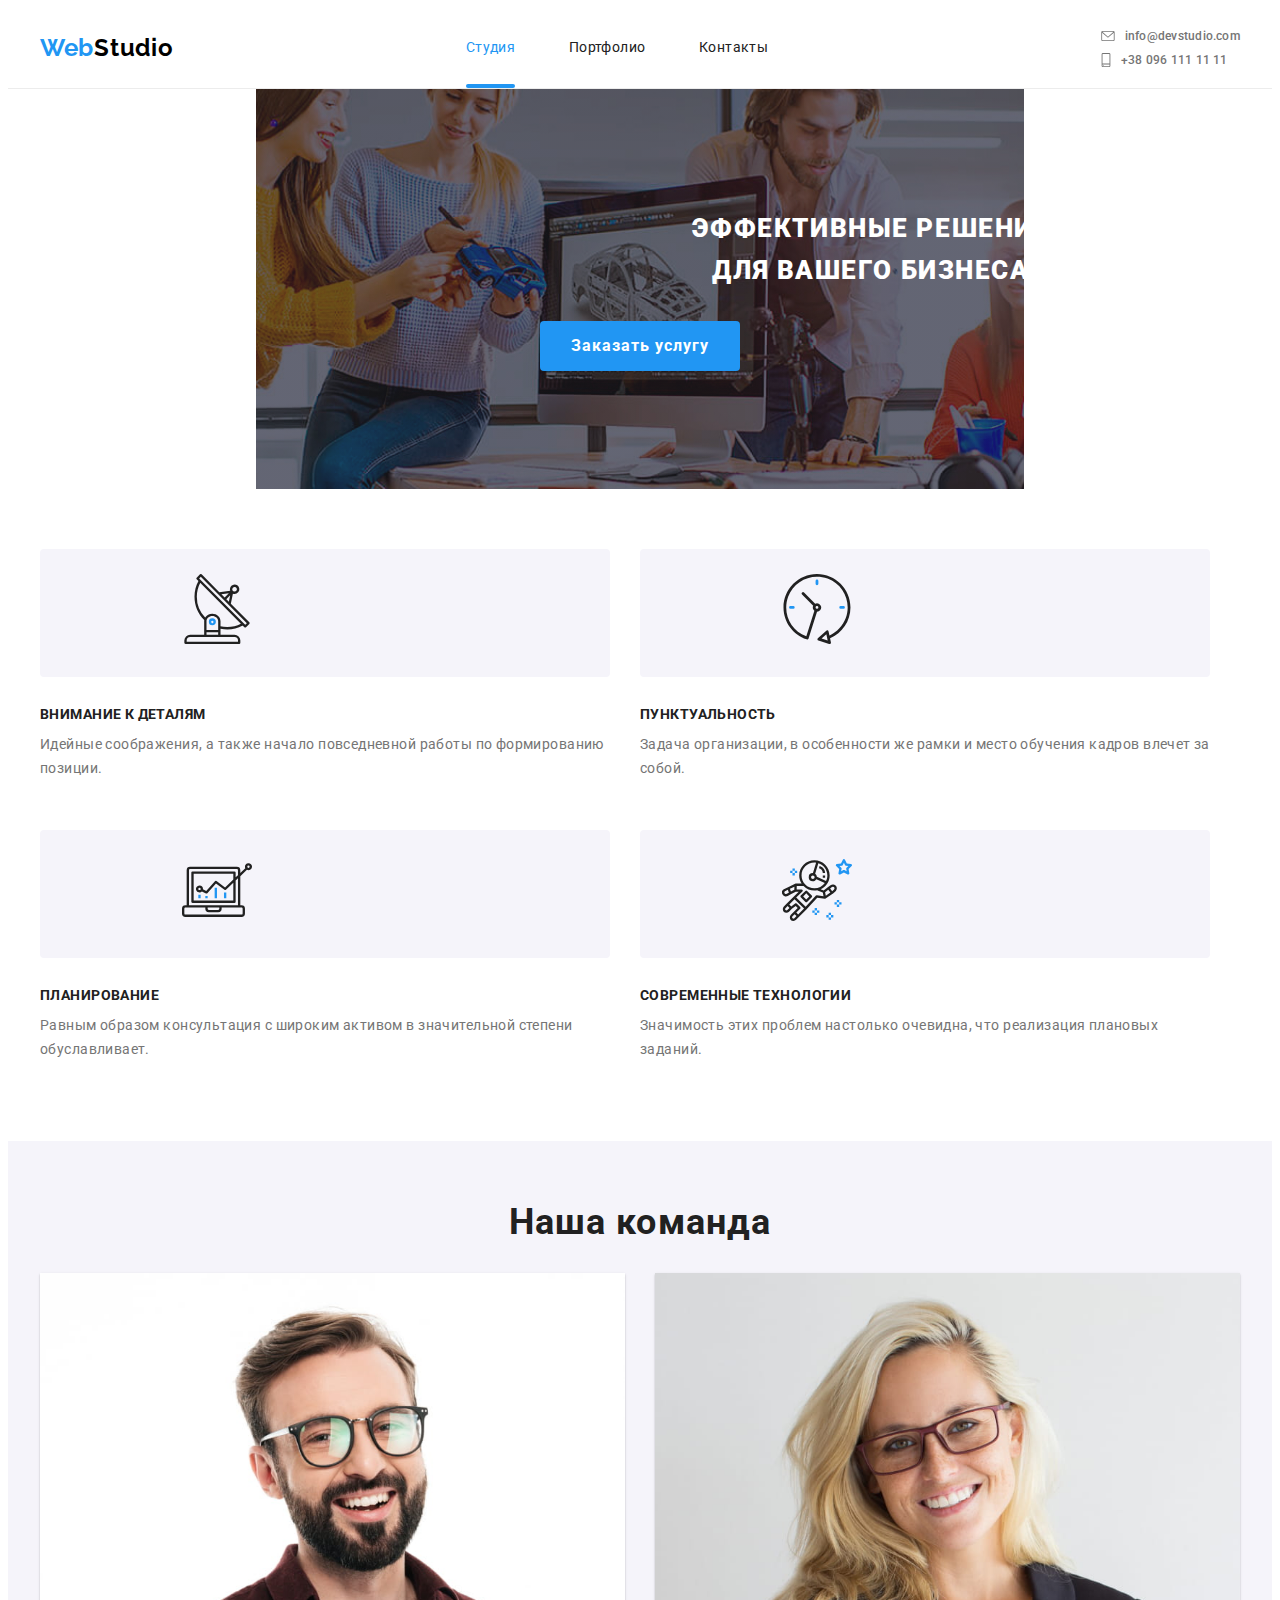
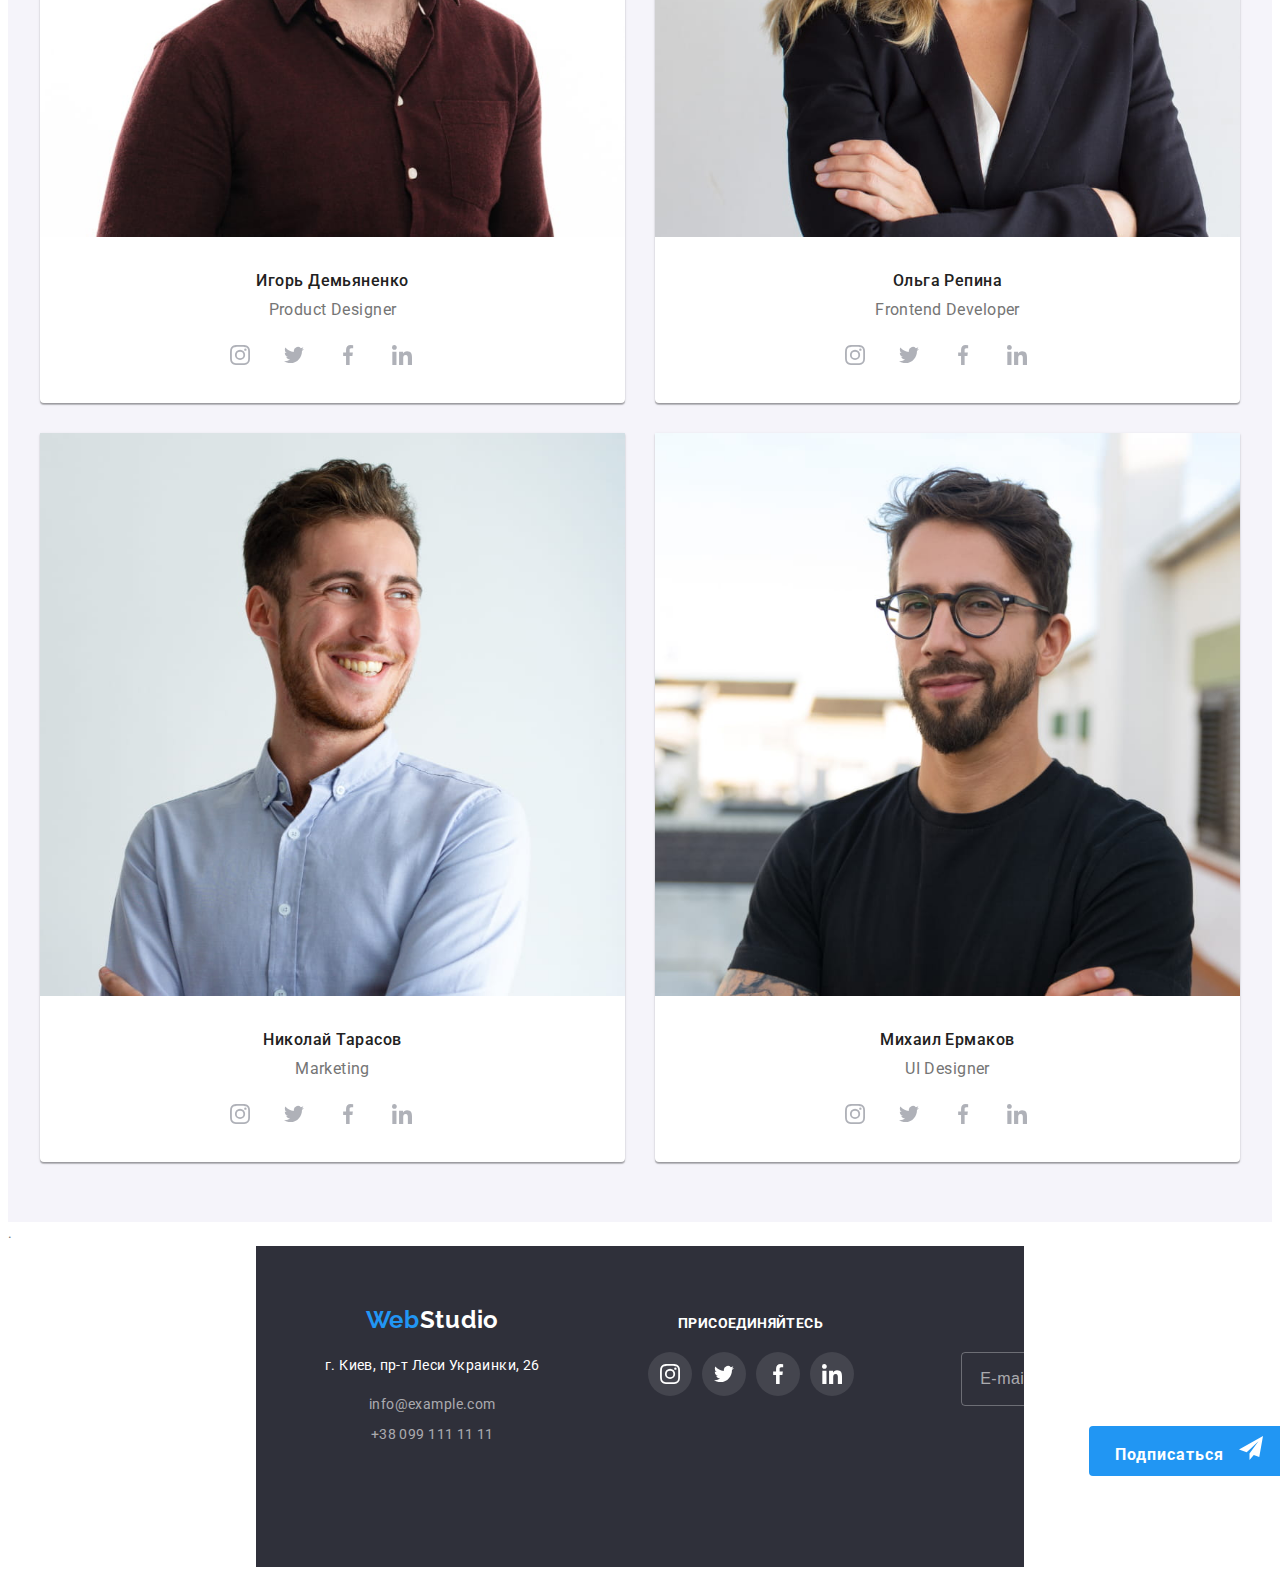
==== index.html @ a83d8182 "tablet-done" ====
<!DOCTYPE html>
<html lang="ru">

<head>
    <meta charset="UTF-8">
    <meta http-equiv="X-UA-Compatible" content="IE=edge">
    <meta name="viewport" content="width=device-width, initial-scale=1.0">
    <title>Студия</title>
    <link rel="stylesheet" href="https://cdnjs.cloudflare.com/ajax/libs/modern-normalize/1.0.0/modern-normalize.min.css"
        integrity="sha512-ISS7cAi1PEhQ8jnbJpJZMd29NlhNj4AWYyLOSp2CE/CsHxTCu+r+t0D2yoJudVrd0/8fTVPUVDzY5Tvli75u/g=="
        crossorigin="anonymous" />
    <link rel="preconnect" href="https://fonts.gstatic.com">
    <link
        href="https://fonts.googleapis.com/css2?family=Raleway:wght@700&family=Roboto:wght@400;500;700;900&display=swap"
        rel="stylesheet">
    <link rel="stylesheet" href="./css/main.min.css">
</head>

<body>
    <!-- Шапка -->
    <header class="header header--border">
        <div class="header__container container">
            <a class="header__logo logo link" href="./index.html"><span class="logo--first-color">Web</span><span
                    class="header__logo--second-color">Studio</span></a>
			<button class="header__button" aria-expanded="false" aria-controls="pagination" data-menu-button type="button">
				<svg class="header__icon-menu" width="24px" height="16px">
					<use class="header__burger-icon" href="./images/icons.svg#icon-burger"></use>
					<use class="header__close-icon" href="./images/icons.svg#icon-close"></use>
				</svg>
			</button>
            <nav class="header__pagination pagination" id="pagination" data-menu>
                <ul class="pagination__list list">
                    <li class="pagination__item">
                        <a class="pagination__link link pagination__link--current" href="./index.html">Студия</a>
                    </li>
                    <li class="pagination__item">
                        <a class="pagination__link link" href="./portfolio.html">Портфолио</a>
                    </li>
                    <li class="pagination__item">
                        <a class="pagination__link link" href="">Контакты</a>
                    </li>
                </ul>
				<div class="header__contacts header__contacts--mobile">
				<a class="header__link header__link--mail link" href="mailto:info@devstudio.com">
					<svg class="header__icon header__mail-icon" width="16px" height="12px">
						<use href="./images/icons.svg#icon-envelope">
						</use>
					</svg>info@devstudio.com</a>
				<a class="header__link header__link--phone link" href="tel:+380961111111">
					<svg class="header__icon header__phone-icon" width="10px" height="16px">
						<use href="./images/icons.svg#icon-smartphone">
						</use>
					</svg>+38 096 111 11 11</a>
					</div>
					<div class="header__socals-box">
						<a class="header__socals-link link" href="" target="_blank" rel="noopener noreferrer">Twitter</a>
						<a class="header__socals-link link" href="" target="_blank" rel="noopener noreferrer">Instagram</a>
						<a class="header__socals-link link" href="" target="_blank" rel="noopener noreferrer">Facebook</a>
						<a class="header__socals-link link" href="" target="_blank" rel="noopener noreferrer">LinkedIn</a>
					</div>
            </nav>
							<div class="header__contacts header__contacts--tablet">
								<a class="header__link header__link--mail link" href="mailto:info@devstudio.com">
									<svg class="header__icon header__mail-icon" width="16px" height="12px">
										<use href="./images/icons.svg#icon-envelope">
										</use>
									</svg>info@devstudio.com</a>
								<a class="header__link header__link--phone link" href="tel:+380961111111">
									<svg class="header__icon header__phone-icon" width="10px" height="16px">
										<use href="./images/icons.svg#icon-smartphone">
										</use>
									</svg>+38 096 111 11 11</a>
							</div>

        </div>
    </header>
    <!-- Уникальный контент -->
    <main>
        <!-- Герой -->
        <section class="hero">
            <div class="container">
                <h1 class="hero__title">
                    Эффективные решения <br> для вашего бизнеса
                </h1>
                <button class="hero__button button" type="button" data-modal-open>Заказать услугу</button>
                <div class="backdrop is-hidden" data-modal>
                    <div class="modal">
                        <button type="button" class="modal__close-btn" data-modal-close>
                            <svg class="modal__close-icon" width="11px" height="11px">
                                <use href="./images/icons.svg#icon-close">
                                </use>
                            </svg>
                        </button>
                        <p class="modal__text">Оставьте свои данные, мы вам перезвоним</p>
                        <form class="modal__form">
                            <div class="modal__box">Имя
                                <label class="modal__label">
                                    <input class="modal__input" type="text" name="name">
                                    <svg class="modal__icon" width="18px" height="18px">
                                        <use href="./images/icons.svg#icon-name"></use>
                                    </svg>
                                </label>
                            </div>
                            <div class="modal__box">Телефон
                                <label class="modal__label">
                                    <input class="modal__input" type="tel" name="phone">
                                    <svg class="modal__icon" width="18px" height="18px">
                                        <use href="./images/icons.svg#icon-modal-phone"></use>
                                    </svg>
                                </label>
                            </div>
                            <div class="modal__box">Почта
                                <label class="modal__label">
                                    <input class="modal__input" type="email" name="mail">
                                    <svg class="modal__icon" width="18px" height="18px">
                                        <use href="./images/icons.svg#icon-modal-mail"></use>
                                    </svg>
                                </label>
                            </div>
                            <div class="modal__box">Комментарий
                                <label class="modal__label">
                                    <textarea class="modal__input" name="comments" rows="10"
                                        placeholder="Введите текст"></textarea>
                                </label>
                            </div>
                                <label class="modal__checkbox">
                                    <input class="modal__checkbox-input" type="checkbox" name="modal-checkbox">
                                    <svg class="modal__checkbox-icon" width="16px" height="15px">
                                        <use href="./images/icons.svg#icon-checkbox"></use>
                                    </svg>
                                    <span class="modal__checkbox-text text">Соглашаюсь с рассылкой и принимаю
                                        &thinsp;</span><a class="modal__link link" href="">Условия договора</a>
                                </label>
                            <button class="modal__submit-button button" type="submit">Отправить</button>
                        </form>
                    </div>
                </div>
            </div>
        </section>
        <!-- Особенности -->
        <section class="features">
            <div class="container">
                <h2 class="visually-hidden">Особенности</h2>
                <ul class="features__list list">
                    <li class="features__item">
                        <div class="features__icon-box">
                            <svg class="features__icon" width="70px" height="70px">
                                <use href="./images/icons.svg#icon-antenna"></use>
                            </svg>
                        </div>
                        <h3 class="features__title title">Внимание к деталям</h3>
                        <p class="text">Идейные соображения, а также начало повседневной работы по формированию позиции.
                        </p>
                    </li>
                    <li class="features__item">
                        <div class="features__icon-box">
                            <svg class="features__icon" width="70px" height="70px">
                                <use href="./images/icons.svg#icon-clock"></use>
                            </svg>
                        </div>
                        <h3 class="features__title title">Пунктуальность</h3>
                        <p class="text">Задача организации, в особенности же рамки и место обучения кадров влечет за
                            собой.</p>
                    </li>
                    <li class="features__item">
                        <div class="features__icon-box">
                            <svg class="features__icon" width="70px" height="70px">
                                <use href="./images/icons.svg#icon-diagram"></use>
                            </svg>
                        </div>
                        <h3 class="features__title title">Планирование</h3>
                        <p class="text">Равным образом консультация с широким активом в значительной степени
                            обуславливает.</p>
                    </li>
                    <li class="features__item">
                        <div class="features__icon-box">
                            <svg class="features__icon" width="70px" height="70px">
                                <use href="./images/icons.svg#icon-astronaut"></use>
                            </svg>
                        </div>
                        <h3 class="features__title title">Современные технологии</h3>
                        <p class="text">Значимость этих проблем настолько очевидна, что реализация плановых заданий.</p>
                    </li>
                </ul>
            </div>
        </section>
        <!-- Чем мы занимаемся -->
        <section class="projects">
            <div class="container">
                <h2 class="projects__title title">Чем мы занимаемся</h2>
                <ul class="list">
                    <li class="projects__item">
                        <img src="./images/box1.jpg"
                            alt="Набор кода с помощью клавиатуры на планшете с алгоритма нарисованного вручную на листе формата А4"
                            width="370">
                        <div class="projects__text">
                            <p>десктопные приложения</p>
                        </div>
                    </li>
                    <li class="projects__item">
                        <img src="./images/box2.jpg"
                            alt="Человек держит в левой руке мобильный телефон,а правой на тачпаде выбирает на экране ноутбука вариант отображения веб-страницы на мобильном "
                            width="370">
                        <div class="projects__text">
                            <p>мобильные приложения</p>
                        </div>
                    </li>
                    <li class="projects__item">
                        <img src="./images/box3.jpg"
                            alt="В левой руке человек держит планшет, на котором открыта палитра для выбора цвета"
                            width="370">
                        <div class="projects__text">
                            <p>дизайнерские решения</p>
                        </div>
                    </li>
                </ul>
            </div>
        </section>
        <!-- Наша команда -->
        <section class="team">
            <div class="container">
                <h2 class="team__title title">Наша команда</h2>
                <ul class="team__list list">
                    <li class="team__item">
                        <img src="./images/img.jpg"
                            alt="Темноволосый улыбающийся мужчина с бородой в очках и коричневой рубашке">
                        <div class="team__box">
                            <h3 class="team__item-title title">Игорь Демьяненко</h3>
                            <p class="text">Product Designer</p>
                        </div>
                        <ul class="socals__list list">
                            <li class="socals__item">
                                <a class="socals__link link" href="" target="blanc"
                                    rel="noopener noreferrer">
                                    <svg class="socals__icon" width="20px" height="20px">
                                        <use href="./images/icons.svg#icon-insta"></use>
                                    </svg>
                                </a>
                            </li>
                            <li class="socals__item">
                                <a class="socals__link link" href="" target="blanc"
                                    rel="noopener noreferrer">
                                    <svg class="socals__icon" width="20px" height="20px">
                                        <use href="./images/icons.svg#icon-twit"></use>
                                    </svg>
                                </a>
                            </li>
                            <li class="socals__item">
                                <a class="socals__link link" href="" target="blanc"
                                    rel="noopener noreferrer">
                                    <svg class="socals__icon" width="20px" height="20px">
                                        <use href="./images/icons.svg#icon-fbook"></use>
                                    </svg>
                                </a>
                            </li>
                            <li class="socals__item">
                                <a class="socals__link link" href="" target="blanc"
                                    rel="noopener noreferrer">
                                    <svg class="socals__icon" width="20px" height="20px">
                                        <use href="./images/icons.svg#icon-lin"></use>
                                    </svg>
                                </a>
                            </li>
                        </ul>
                    </li>
                    <li class="team__item">
                        <img src="./images/img2.jpg">
                        <div class="team__box">
                            <h3 class="team__item-title title">Ольга Репина</h3>
                            <p class="text">Frontend Developer</p>
                        </div>
                        <ul class=" socals__list list">
                            <li class="socals__item">
                                <a class="socals__link link" href="" target="blanc"
                                    rel="noopener noreferrer">
                                    <svg class="socals__icon" width="20px" height="20px">
                                        <use href="./images/icons.svg#icon-insta"></use>
                                    </svg>
                                </a>
                            </li>
                            <li class="socals__item">
                                <a class="socals__link link" href="" target="blanc"
                                    rel="noopener noreferrer">
                                    <svg class="socals__icon" width="20px" height="20px">
                                        <use href="./images/icons.svg#icon-twit"></use>
                                    </svg>
                                </a>
                            </li>
                            <li class="socals__item">
                                <a class="socals__link link" href="" target="blanc"
                                    rel="noopener noreferrer">
                                    <svg class="socals__icon" width="20px" height="20px">
                                        <use href="./images/icons.svg#icon-fbook"></use>
                                    </svg>
                                </a>
                            </li>
                            <li class="socals__item">
                                <a class="socals__link link" href="" target="blanc"
                                    rel="noopener noreferrer">
                                    <svg class="socals__icon" width="20px" height="20px">
                                        <use href="./images/icons.svg#icon-lin"></use>
                                    </svg>
                                </a>
                            </li>
                        </ul>
                    </li>
                    <li class="team__item">
                        <img src="./images/img3.jpg"
                            alt="Улыбающаяся мужчина, шатен, с легкой небритостью, в голубой рубашке">
                        <div class="team__box">
                            <h3 class="team__item-title title">Николай Тарасов</h3>
                            <p class="text">Marketing</p>
                        </div>
                        <ul class=" socals__list list">
                            <li class="socals__item">
                                <a class="socals__link link" href="" target="blanc"
                                    rel="noopener noreferrer">
                                    <svg class="socals__icon" width="20px" height="20px">
                                        <use href="./images/icons.svg#icon-insta"></use>
                                    </svg>
                                </a>
                            </li>
                            <li class="socals__item">
                                <a class="socals__link link" href="" target="blanc"
                                    rel="noopener noreferrer">
                                    <svg class="socals__icon" width="20px" height="20px">
                                        <use href="./images/icons.svg#icon-twit"></use>
                                    </svg>
                                </a>
                            </li>
                            <li class="socals__item">
                                <a class="socals__link link" href="" target="blanc"
                                    rel="noopener noreferrer">
                                    <svg class="socals__icon" width="20px" height="20px">
                                        <use href="./images/icons.svg#icon-fbook"></use>
                                    </svg>
                                </a>
                            </li>
                            <li class="socals__item">
                                <a class="socals__link link" href="" target="blanc"
                                    rel="noopener noreferrer">
                                    <svg class="socals__icon" width="20px" height="20px">
                                        <use href="./images/icons.svg#icon-lin"></use>
                                    </svg>
                                </a>
                            </li>
                        </ul>
                    </li>
                    <li class="team__item">
                        <img src="./images/img4.jpg"
                            alt="Темноволосый улыбающийся мужчина с бородой в очках и черной футболке">
                        <div class="team__box">
                            <h3 class="team__item-title title">Михаил Ермаков</h3>
                            <p class="text">UI Designer</p>
                        </div>
                        <ul class=" socals__list list">
                            <li class="socals__item">
                                <a class="socals__link link" href="" target="blanc"
                                    rel="noopener noreferrer">
                                    <svg class="socals__icon" width="20px" height="20px">
                                        <use href="./images/icons.svg#icon-insta"></use>
                                    </svg>
                                </a>
                            </li>
                            <li class="socals__item">
                                <a class="socals__link link" href="" target="blanc"
                                    rel="noopener noreferrer">
                                    <svg class="socals__icon" width="20px" height="20px">
                                        <use href="./images/icons.svg#icon-twit"></use>
                                    </svg>
                                </a>
                            </li>
                            <li class="socals__item">
                                <a class="socals__link link" href="" target="blanc"
                                    rel="noopener noreferrer">
                                    <svg class="socals__icon" width="20px" height="20px">
                                        <use href="./images/icons.svg#icon-fbook"></use>
                                    </svg>
                                </a>
                            </li>
                            <li class="socals__item">
                                <a class="socals__link link" href="" target="blanc"
                                    rel="noopener noreferrer">
                                    <svg class="socals__icon" width="20px" height="20px">
                                        <use href="./images/icons.svg#icon-lin"></use>
                                    </svg>
                                </a>
                            </li>
                        </ul>
                    </li>
                </ul>
            </div>
        </section>
		<!-- Клиенты -->
.    </main>
    <!-- Футер -->
    <footer class="footer">
        <div class="footer__container container">
                <div class="left">
                    <a class="footer__logo logo link" href="./index.html"><span
                            class="logo--first-color">Web</span><span
                            class="footer__logo--second-color">Studio</span></a>
                    <address>
                        <ul class="adress list">
                            <li class="adress__map-item"><a class="adress__map-link link"
                                    href="https://goo.gl/maps/PGJLxn3vR8UXmiXZ6">г. Киев, пр-т Леси Украинки, 26</a></li>
                            <li class="adress__mail-item"><a class="adress__mail-link link"
                                    href="mailto:info@example.com">info@example.com</a></li>
                            <li class="adress__phone-item"><a class="adress__phone-link link" href="tel:+380991111111">+38
                                    099 111 11 11</a></li>
                        </ul>
                    </address>
                </div>
                <div class="middle">
                    <p class="footer__appeal text">присоединяйтесь</p>
                    <ul class="socals__list list">
                        <li class="footer__socal-item">
                            <a class="footer__socal-link link" href="" target="blanc"
                                    rel="noopener noreferrer">
                                <svg class="footer__socal-icon" width="20px" height="20px">
                                    <use href="./images/icons.svg#icon-insta"></use>
                                </svg>
                            </a>
                        </li>
                        <li class="footer__socal-item">
                            <a class="footer__socal-link link" href="" target="blanc"
                                    rel="noopener noreferrer">
                                <svg class="footer__socal-icon" width="20px" height="20px">
                                    <use href="./images/icons.svg#icon-twit"></use>
                                </svg>
                            </a>
                        </li>
                        <li class="footer__socal-item">
                            <a class="footer__socal-link link" href="" target="blanc"
                                    rel="noopener noreferrer">
                                <svg class="footer__socal-icon" width="20px" height="20px">
                                    <use href="./images/icons.svg#icon-fbook"></use>
                                </svg>
                            </a>
                        </li>
                        <li class="footer__socal-item">
                            <a class="footer__socal-link link" href="" target="blanc"
                                    rel="noopener noreferrer">
                                <svg class="footer__socal-icon" width="20px" height="20px">
                                    <use href="./images/icons.svg#icon-lin"></use>
                                </svg>
                            </a>
                        </li>
                    </ul>
                </div>
                <div class="right">
                    <form>
                        <p class="footer__appeal text">подпишитесь на рассылку</p>
                        <label class="footer__label">
                            <input class="footer__input" type="email" name="email" placeholder="E-mail">
                        </label>
                        <button class="footer__submit-button button" type="submit">Подписаться
                            <svg class="footer__send-icon" width="24px" height="24px">
                                <use href="./images/icons.svg#icon-send"></use>
                            </svg>
                        </button>
                    </form>
                </div>
        </div>
    </footer>
    <script src="./js/modal.js"></script>
	<script src="./js/mobile-menu.js"></script>
</body>

</html>
---- css/main.min.css ----
.visually-hidden{position:absolute !important;clip:rect(1px 1px 1px 1px);clip:rect(1px, 1px, 1px, 1px);padding:0 !important;border:0 !important;height:1px !important;width:1px !important;overflow:hidden}:root{--primary-text-color: #757575;--secondary-color: #212121;--accent-color: #2196f3;--primary-bgc: #ffffff;--secondary-bgc: #f5f4fa;--icons-color: #afb1b8;--time-transition: cubic-bezier(0.4, 0, 0.2, 1)}body{color:var(--primary-text-color);font-family:'Roboto', sans-serif;font-style:normal;font-size:14px;line-height:1.71;letter-spacing:0.03em;background-color:var(--primary-bgc)}.title{margin-bottom:0;margin-top:0}.list{margin-bottom:0;margin-top:0;padding-left:0;list-style:none}.link{text-decoration:none;display:inline-block;transition:color 250ms var(--time-transition)}.link:hover,.link:focus{color:var(--accent-color)}.text{margin-bottom:0;margin-top:0}img{display:inline-block;max-width:100%;height:auto}.header--border{border-bottom:1px solid #ececec}@media screen and (max-width: 767px){.header--border{border:none}}.projects__title,.team__title,.clients__title{margin-bottom:30px;color:var(--secondary-color);font-weight:700;font-size:36px;line-height:1.17;text-align:center;letter-spacing:0.03em}.container{width:100%;height:100%;padding-left:15px;padding-right:15px;margin-left:auto;margin-right:auto}@media screen and (min-width: 480px){.container{width:480px}}@media screen and (min-width: 768px){.container{width:768px}}@media screen and (min-width: 1200px){.container{width:1200px}}.button{width:200px;height:50px;padding-top:10px;padding-bottom:10px;padding-left:0;padding-right:0;border:none;color:var(--primary-bgc);font-family:inherit;font-weight:700;font-size:16px;line-height:1.88;letter-spacing:0.06em;cursor:pointer;background-color:var(--accent-color);border-radius:4px}.gallery__button{padding:6px 22px;color:var(--secondary-color);font-weight:500;font-size:16px;line-height:1.63;background-color:var(--secondary-bgc);border:none;border-radius:4px;transition:color 250ms var(--time-transition),background-color 250ms var(--time-transition),box-shadow 250ms var(--time-transition)}.gallery__button:hover,.gallery__button:focus{color:var(--primary-bgc);background-color:var(--accent-color);box-shadow:0px 3px 1px rgba(0,0,0,0.1),0px 1px 2px rgba(0,0,0,0.08),0px 2px 2px rgba(0,0,0,0.12)}.logo{font-family:'Raleway', sans-serif;font-weight:700;font-size:24px;line-height:1.17;letter-spacing:0.03em}.logo--first-color{color:var(--accent-color)}@media screen and (max-width: 767px){.header__logo{position:absolute;left:15px;top:50%;transform:translateY(-50%);font-size:24px;line-height:1.16}}@media screen and (min-width: 768px){.header__logo{padding-top:26px}}.header__logo--second-color{color:#000000}.footer__logo--second-color{color:var(--primary-bgc)}.footer__logo{display:block;margin-bottom:20px}.header{height:60px}@media screen and (min-width: 768px){.header{height:80px}}@media screen and (max-width: 767px){.header__container{position:relative}}@media screen and (min-width: 768px){.header__container{display:flex;justify-content:space-between}}.header__button{position:absolute;right:15px;top:50%;transform:translateY(-50%);z-index:10;padding:0;background-color:transparent;border:none}@media screen and (min-width: 768px){.header__button{display:none}}.header__close-icon{display:none}.header__button.is-open .header__burger-icon{display:none}.header__button.is-open .header__close-icon{display:block}@media screen and (max-width: 767px){.header__icon{display:none}}@media screen and (min-width: 480px){.header__contacts{display:flex;flex-direction:column-reverse;padding-bottom:64px;background-color:var(--primary-bgc)}}@media screen and (min-width: 768px){.header__contacts{flex-direction:column;justify-content:space-between;padding-top:21px;padding-bottom:21px}}@media screen and (max-width: 767px){.header__contacts--tablet{display:none}}@media screen and (min-width: 768px){.header__contacts--mobile{display:none}}@media screen and (min-width: 480px){.header__link{padding-left:40px;font-weight:500;color:var(--primary-text-color)}}@media screen and (min-width: 768px){.header__link{display:flex;align-items:center}}@media screen and (min-width: 480px){.header__link--mail{font-size:24px;line-height:1.17;letter-spacing:0.02em}}@media screen and (min-width: 768px){.header__link--mail{font-size:12px;line-height:1.17;letter-spacing:0.02em}}@media screen and (min-width: 480px){.header__link--phone{margin-bottom:32px;font-size:34px;line-height:1.18;letter-spacing:0.02em;color:var(--accent-color)}}@media screen and (min-width: 768px){.header__link--phone{margin-bottom:0;font-size:12px;line-height:1.17;letter-spacing:0.02em;color:var(--primary-text-color)}}.header__mail-icon{margin-right:10px;fill:currentColor}@media screen and (min-width: 768px){.header__mail-icon{width:14px;height:10px}}.header__phone-icon{margin-right:10px;fill:currentColor}@media screen and (min-width: 768px){.header__phone-icon{width:10px;height:14px}}.header__icon-menu:hover,.header__icon-menu:focus{fill:var(--accent-color)}.header__socals-box{padding-left:40px;padding-right:15px;padding-bottom:48px;background-color:var(--primary-bgc)}@media screen and (min-width: 768px){.header__socals-box{display:none}}.header__socals-link{display:inline-block;color:var(--accent-color);font-weight:500;font-size:18px;line-height:1.22;letter-spacing:0.02em}.header__socals-link:not(:last-child){margin-right:20px}@media screen and (max-width: 767px){.header__pagination{display:none;width:100%;height:100%;padding-left:15px;padding-right:15px;margin-left:auto;margin-right:auto;position:fixed;top:0;bottom:0;left:0;right:0;overflow-y:scroll;background-color:var(--primary-bgc)}}.pagination.is-open{display:block}@media screen and (max-width: 767px){.pagination__list{display:block;padding-top:60px;padding-left:40px;padding-right:15px;padding-bottom:302px;font-style:normal;font-weight:500;font-size:40px;line-height:1.18;letter-spacing:0.02em;background-color:var(--primary-bgc)}}@media screen and (max-width: 767px){.pagination__item:not(:last-child){margin-bottom:32px}}@media screen and (min-width: 768px){.pagination__item{display:inline-block;position:relative}.pagination__item:not(:last-child){margin-right:50px}}.pagination__link{color:var(--secondary-color);padding-top:28px;padding-bottom:28px}.pagination__link--current{color:var(--accent-color)}@media screen and (min-width: 768px){.pagination__link--current::after{content:'';position:absolute;bottom:0;left:0;width:100%;height:4px;background-color:var(--accent-color);border-radius:2px}}.hero{max-height:400px;max-width:1600px;margin-left:auto;margin-right:auto;padding-top:118px;padding-bottom:118px;background-color:#c4c4c4;background-image:linear-gradient(to right, rgba(47,48,58,0.4), rgba(47,48,58,0.4)),url(../images/hero.jpg);background-repeat:no-repeat;background-position:center}@media screen and (min-width: 480px){.hero{width:480px}}@media screen and (min-width: 768px){.hero{width:768px}}.hero__title{margin-top:0;margin-bottom:30px;color:var(--primary-bgc);font-weight:900;font-size:26px;line-height:1.62;text-align:center;letter-spacing:0.06em;text-transform:uppercase}@media screen and (min-width: 480px){.hero__button{margin-left:125px}}@media screen and (min-width: 768px){.hero__button{margin-left:269px}}@media screen and (min-width: 480px){.backdrop{position:fixed;top:0;left:0;width:100%;height:100%;z-index:30;overflow-y:scroll;padding-top:93px;padding-left:15px;padding-right:15px;padding-bottom:94px;background-color:rgba(0,0,0,0.2);opacity:1;transition:opacity 250ms var(--time-transition)}}@media screen and (min-width: 768px){.backdrop{padding-top:208px;padding-bottom:207px;padding-left:159px;padding-right:159px}}.is-hidden{opacity:0;pointer-events:none}.is-hidden .modal{transform:translate(-50%, -50%) scale(0)}.modal{position:relative;z-index:15;background-color:var(--primary-bgc);box-shadow:0px 1px 3px rgba(0,0,0,0.12),0px 1px 1px rgba(0,0,0,0.14),0px 2px 1px rgba(0,0,0,0.2);border-radius:4px}.modal__close-btn{position:absolute;top:8px;right:8px;z-index:800;width:30px;height:30px;right:8px;top:8px;cursor:pointer;background-color:transparent;box-sizing:border-box;border:1px solid rgba(0,0,0,0.1);border-radius:50%;transition:outline 250ms var(--time-transition),color 250ms var(--time-transition)}.modal__close-btn:focus,.modal__close-btn:hover{color:var(--accent-color);outline:transparent}.modal__close-icon{fill:currentColor;position:absolute;top:50%;left:50%;transform:translate(-50%, -50%)}.modal__text{margin:0;padding-top:40px;padding-left:40px;padding-right:40px;margin-bottom:12px;color:var(--secondary-color);font-weight:700;font-size:20px;line-height:1.5;text-align:center;letter-spacing:0.03em}.modal__form{padding-left:40px;padding-right:40px}.modal__box{display:flex;flex-direction:column;margin-bottom:10px;color:var(--primary-text-color);font-weight:400;font-size:12px;line-height:1.16;letter-spacing:0.01em}.modal__box:hover,.modal__box:focus{color:var(--accent-color);transition:color 250ms var(--time-transition)}.modal__label{position:relative;margin-top:4px}.modal__input{width:100%;padding-left:30px;height:40px;margin:0;background-color:transparent;border:1px solid rgba(33,33,33,0.2);border-radius:4px;transition:outline 250ms var(--time-transition),border 250ms var(--time-transition)}.modal__input:focus{outline:transparent;border:1px solid var(--accent-color)}.modal__input:focus+.modal__icon{fill:var(--accent-color)}.modal__input::placeholder{font-weight:400;font-size:12px;line-height:1.16;letter-spacing:0.01em;color:rgba(117,117,117,0.5)}.modal__icon{position:absolute;top:50%;left:15px;transform:translateY(-50%);fill:#000;transition:fill 250ms var(--time-transition)}textarea.modal__input{resize:none;height:120px;padding-top:12px;padding-bottom:12px;padding-left:16px;padding-right:16px}.modal__checkbox{display:flex;align-items:center;justify-content:center}.modal__checkbox-input{-webkit-appearance:none;-moz-appearance:none;appearance:none}.modal__checkbox-input:focus+.modal__checkbox-icon{outline:3px solid var(--accent-color)}.modal__checkbox-input:checked+.modal__checkbox-icon{background-color:var(--accent-color);fill:var(--primary-bgc);border:transparent}.modal__checkbox-icon{margin-right:4px;fill:transparent;background-color:transparent;border-radius:2px;border:2px solid #000;transition:background-color 250ms var(--time-transition),fill 250ms var(--time-transition),border 250ms var(--time-transition)}.modal__link{font-size:12px;line-height:1.17;color:var(--accent-color)}.modal__checkbox-text{font-size:12px;line-height:1.17}.modal__submit-button{margin-top:30px;margin-left:85px;margin-right:85px;margin-bottom:40px}.features{padding-top:60px;margin-bottom:60px}@media screen and (min-width: 768px){.features__list{display:flex;flex-wrap:wrap;margin-top:-30px;margin-left:-30px}}@media screen and (min-width: 768px){.features__item{flex-basis:calc(( 100% - 30px * 3) /2);height:251px;margin-top:30px;margin-left:30px}}.features__icon-box{background-color:#f5f4fa;border-radius:4px}@media screen and (min-width: 480px){.features__icon-box{padding-top:25px;padding-bottom:25px;padding-left:190px;padding-right:190px;margin-bottom:30px}}@media screen and (min-width: 768px){.features__icon-box{padding-left:142px;padding-right:142px}}.features__title{margin-bottom:10px;color:var(--secondary-color);font-weight:700;font-size:14px;line-height:1.14;letter-spacing:0.03em;text-transform:uppercase}.projects{display:none;padding-top:94px;padding-bottom:94px}.projects__item{position:relative;width:calc((100% - 2 * 30px) / 3)}.projects__item:not(:last-child){margin-right:30px}.projects__text{position:absolute;top:100%;transform:translateY(-100%);width:370px;height:70px;display:flex;align-items:center;justify-content:center;color:var(--primary-bgc);font-size:14px;font-weight:700;line-height:1.14;letter-spacing:0.03em;text-transform:uppercase;background-color:rgba(47,48,58,0.8)}.team{padding-bottom:60px;padding-top:60px;font-weight:400;font-size:16px;line-height:1.19;text-align:center;background-color:var(--secondary-bgc)}@media screen and (min-width: 768px){.team__list{display:flex;flex-wrap:wrap;margin-top:-30px;margin-left:-30px}}.team__item{padding-bottom:24px;background-color:var(--primary-bgc);box-shadow:0px 1px 3px rgba(0,0,0,0.12),0px 1px 1px rgba(0,0,0,0.14),0px 2px 1px rgba(0,0,0,0.2);border-radius:0px 0px 4px 4px}@media screen and (max-width: 767px){.team__item:not(:last-child){margin-bottom:30px}}@media screen and (min-width: 768px){.team__item{width:calc((100% - 2 * 30px) / 2);margin-top:30px;margin-left:30px}}.team__box{padding-top:30px;padding-bottom:16px;padding-left:auto;padding-right:auto}.team__item-title{color:var(--secondary-color);font-weight:500;font-size:16px;line-height:1.19;letter-spacing:0.03em;margin-bottom:10px}.socals__list{display:flex;justify-content:center}.socals__link{color:var(--icons-color);background-color:var(--primary-bgc);border-radius:50%;transition:background-color 250ms var(--time-transition),color 250ms var(--time-transition)}.socals__item{display:flex;align-items:center;width:44px;height:44px}.socals__item:not(:last-child){margin-right:10px}.socals__icon{fill:var(--icons-color)}.footer__socal-link{display:flex;justify-content:center;align-items:center;width:44px;height:44px;background-color:rgba(255,255,255,0.1);border-radius:50%}.footer__socal-item:not(:last-child){margin-right:10px}.footer__socal-icon{fill:var(--primary-bgc)}.clients{padding-top:60px;padding-bottom:60px}.clients__list{display:flex;flex-wrap:wrap;margin-top:-30px;margin-left:-30px}.clients__item{display:flex;justify-content:center;align-items:center;width:calc((100% - 30px * 2) / 2);height:92px;margin-top:30px;margin-left:30px;border:1px solid var(--icons-color);border-radius:4px;transition:border 250ms var(--time-transition),color 250ms var(--time-transition)}.clients__item:hover,.clients__item:focus{border:1px solid var(--accent-color)}.clients__link{color:var(--icons-color)}.clients__icon{fill:currentColor}.adress{font-style:normal;font-weight:400;font-size:14px;line-height:1.71}.adress__map-item{margin-bottom:15px}.adress__mail-item{margin-bottom:6px}.adress__map-link{color:var(--primary-bgc)}.adress__mail-link,.adress__phone-link{color:rgba(255,255,255,0.6)}.footer__input{height:50px;width:450px;margin:0;background-color:transparent;border:1px solid rgba(255,255,255,0.3);border-radius:4px;margin-bottom:20px}.footer__input::placeholder{padding-left:16px;font-size:16px;line-height:1.25;letter-spacing:0.03em;color:rgba(255,255,255,0.6)}.footer__submit-button{margin-left:12px;display:inline-flex;justify-content:center;align-items:center}.footer__send-icon{margin-left:10px;fill:var(--primary-bgc)}.footer{padding-top:60px;padding-bottom:60px;margin-left:auto;margin-right:auto;background-color:#2f303a}@media screen and (min-width: 480px){.footer{width:480px}}@media screen and (min-width: 768px){.footer{width:768px}}.footer__container{align-items:baseline}@media screen and (min-width: 768px){.footer__container{display:flex;flex-wrap:wrap;justify-content:space-around}}.left{text-align:center;padding-bottom:60px}.middle{text-align:center;padding-bottom:60px}.footer__appeal{margin-bottom:20px;color:var(--primary-bgc);font-weight:700;font-size:14px;line-height:1.14;letter-spacing:0.03em;text-transform:uppercase}.right{text-align:center}@media screen and (min-width: 768px){.footer__submit-button{display:block;margin-left:auto;margin-right:auto}}.gallery{padding-top:94px;font-size:16px;line-height:1.88}.buttons__list{display:flex;flex-wrap:wrap;justify-content:flex-start;margin-bottom:40px}.buttons__item:not(:last-child){margin-right:8px}.buttons__item:nth-child(-n+3){margin-bottom:10px}.gallery__list{display:flex;flex-wrap:wrap;padding-bottom:94px;margin-top:-30px;margin-left:-30px}.gallery__item{width:100%;margin-top:30px;margin-left:30px;border:1px solid #eeeeee;transition:box-shadow 250ms var(--time-transition)}.gallery__item:hover,.gallery__item:focus{box-shadow:0px 1px 1px rgba(0,0,0,0.12),0px 4px 4px rgba(0,0,0,0.06),1px 4px 6px rgba(0,0,0,0.16)}.gallery__item:hover .gallery__overlay,.gallery__item:focus .gallery__overlay{transform:translateY(0)}.gallery__name{padding-top:20px;padding-bottom:20px;padding-left:24px;padding-right:24px}.gallery__title{color:var(--secondary-color);font-weight:700;font-size:18px;line-height:2;letter-spacing:0.06em}.gallery__box{position:relative;overflow:hidden}.gallery__overlay{position:absolute;bottom:0;width:100%;height:100%;color:var(--primary-bgc);font-size:18px;line-height:1.56;background-color:rgba(33,150,243,0.9);transform:translateY(100%);transition:transform 250ms var(--time-transition)}.gallery__description{margin:0;padding-left:24px;padding-right:24px;padding-top:63px;padding-bottom:63px}
/*# sourceMappingURL=main.min.css.map */
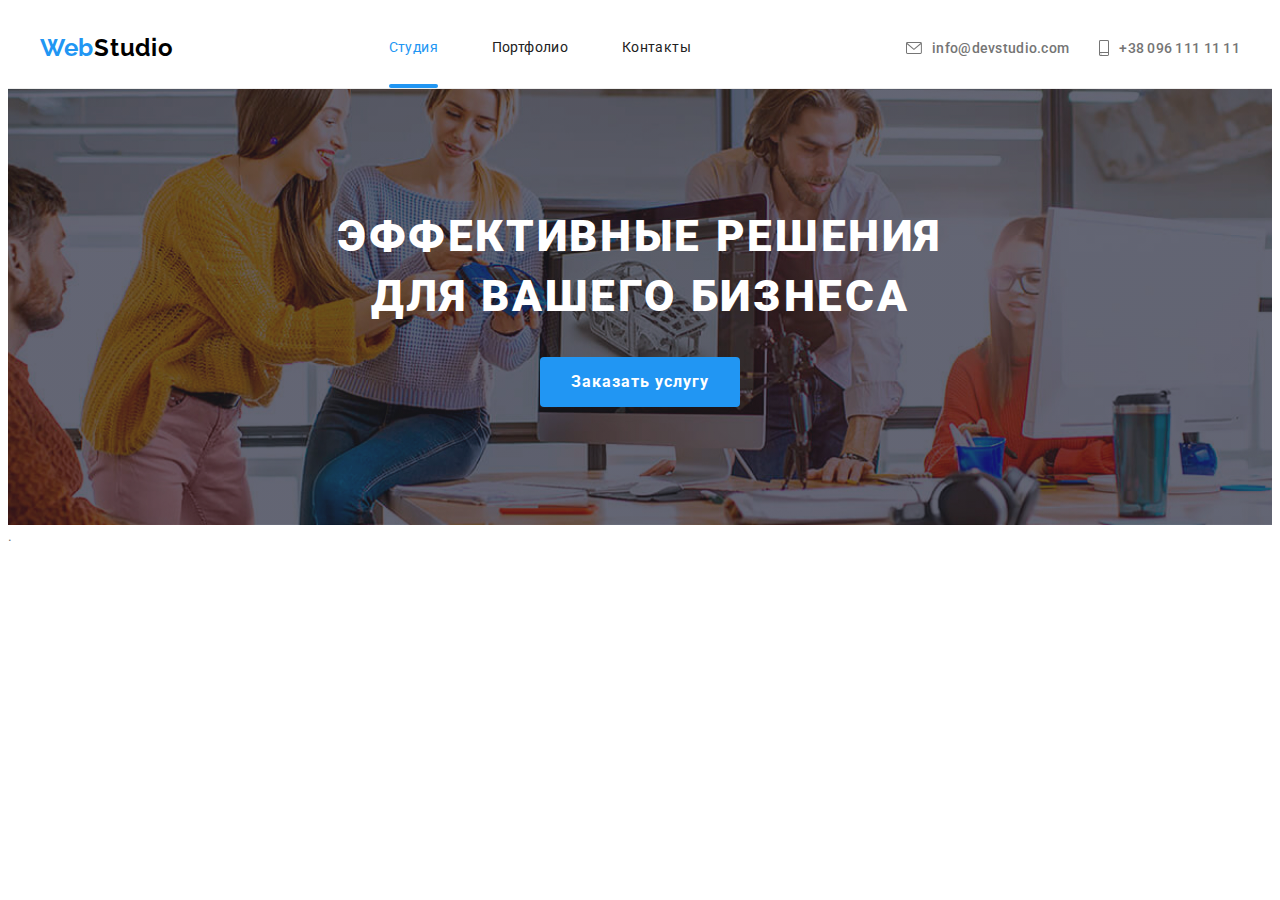
==== commit c9fe9ed6: "header-hero-modal-desktop" ====
--- a/index.html
+++ b/index.html
@@ -138,7 +138,7 @@
             </div>
         </section>
         <!-- Особенности -->
-        <section class="features">
+        <!-- <section class="features">
             <div class="container">
                 <h2 class="visually-hidden">Особенности</h2>
                 <ul class="features__list list">
@@ -183,9 +183,9 @@
                     </li>
                 </ul>
             </div>
-        </section>
+        </section> -->
         <!-- Чем мы занимаемся -->
-        <section class="projects">
+        <!-- <section class="projects">
             <div class="container">
                 <h2 class="projects__title title">Чем мы занимаемся</h2>
                 <ul class="list">
@@ -215,9 +215,9 @@
                     </li>
                 </ul>
             </div>
-        </section>
+        </section> -->
         <!-- Наша команда -->
-        <section class="team">
+        <!-- <section class="team">
             <div class="container">
                 <h2 class="team__title title">Наша команда</h2>
                 <ul class="team__list list">
@@ -390,11 +390,11 @@
                     </li>
                 </ul>
             </div>
-        </section>
+        </section> -->
 		<!-- Клиенты -->
 .    </main>
     <!-- Футер -->
-    <footer class="footer">
+    <!-- <footer class="footer">
         <div class="footer__container container">
                 <div class="left">
                     <a class="footer__logo logo link" href="./index.html"><span
@@ -462,7 +462,7 @@
                     </form>
                 </div>
         </div>
-    </footer>
+    </footer> -->
     <script src="./js/modal.js"></script>
 	<script src="./js/mobile-menu.js"></script>
 </body>
--- a/css/main.min.css
+++ b/css/main.min.css
@@ -1,2 +1,2 @@
-.visually-hidden{position:absolute !important;clip:rect(1px 1px 1px 1px);clip:rect(1px, 1px, 1px, 1px);padding:0 !important;border:0 !important;height:1px !important;width:1px !important;overflow:hidden}:root{--primary-text-color: #757575;--secondary-color: #212121;--accent-color: #2196f3;--primary-bgc: #ffffff;--secondary-bgc: #f5f4fa;--icons-color: #afb1b8;--time-transition: cubic-bezier(0.4, 0, 0.2, 1)}body{color:var(--primary-text-color);font-family:'Roboto', sans-serif;font-style:normal;font-size:14px;line-height:1.71;letter-spacing:0.03em;background-color:var(--primary-bgc)}.title{margin-bottom:0;margin-top:0}.list{margin-bottom:0;margin-top:0;padding-left:0;list-style:none}.link{text-decoration:none;display:inline-block;transition:color 250ms var(--time-transition)}.link:hover,.link:focus{color:var(--accent-color)}.text{margin-bottom:0;margin-top:0}img{display:inline-block;max-width:100%;height:auto}.header--border{border-bottom:1px solid #ececec}@media screen and (max-width: 767px){.header--border{border:none}}.projects__title,.team__title,.clients__title{margin-bottom:30px;color:var(--secondary-color);font-weight:700;font-size:36px;line-height:1.17;text-align:center;letter-spacing:0.03em}.container{width:100%;height:100%;padding-left:15px;padding-right:15px;margin-left:auto;margin-right:auto}@media screen and (min-width: 480px){.container{width:480px}}@media screen and (min-width: 768px){.container{width:768px}}@media screen and (min-width: 1200px){.container{width:1200px}}.button{width:200px;height:50px;padding-top:10px;padding-bottom:10px;padding-left:0;padding-right:0;border:none;color:var(--primary-bgc);font-family:inherit;font-weight:700;font-size:16px;line-height:1.88;letter-spacing:0.06em;cursor:pointer;background-color:var(--accent-color);border-radius:4px}.gallery__button{padding:6px 22px;color:var(--secondary-color);font-weight:500;font-size:16px;line-height:1.63;background-color:var(--secondary-bgc);border:none;border-radius:4px;transition:color 250ms var(--time-transition),background-color 250ms var(--time-transition),box-shadow 250ms var(--time-transition)}.gallery__button:hover,.gallery__button:focus{color:var(--primary-bgc);background-color:var(--accent-color);box-shadow:0px 3px 1px rgba(0,0,0,0.1),0px 1px 2px rgba(0,0,0,0.08),0px 2px 2px rgba(0,0,0,0.12)}.logo{font-family:'Raleway', sans-serif;font-weight:700;font-size:24px;line-height:1.17;letter-spacing:0.03em}.logo--first-color{color:var(--accent-color)}@media screen and (max-width: 767px){.header__logo{position:absolute;left:15px;top:50%;transform:translateY(-50%);font-size:24px;line-height:1.16}}@media screen and (min-width: 768px){.header__logo{padding-top:26px}}.header__logo--second-color{color:#000000}.footer__logo--second-color{color:var(--primary-bgc)}.footer__logo{display:block;margin-bottom:20px}.header{height:60px}@media screen and (min-width: 768px){.header{height:80px}}@media screen and (max-width: 767px){.header__container{position:relative}}@media screen and (min-width: 768px){.header__container{display:flex;justify-content:space-between}}.header__button{position:absolute;right:15px;top:50%;transform:translateY(-50%);z-index:10;padding:0;background-color:transparent;border:none}@media screen and (min-width: 768px){.header__button{display:none}}.header__close-icon{display:none}.header__button.is-open .header__burger-icon{display:none}.header__button.is-open .header__close-icon{display:block}@media screen and (max-width: 767px){.header__icon{display:none}}@media screen and (min-width: 480px){.header__contacts{display:flex;flex-direction:column-reverse;padding-bottom:64px;background-color:var(--primary-bgc)}}@media screen and (min-width: 768px){.header__contacts{flex-direction:column;justify-content:space-between;padding-top:21px;padding-bottom:21px}}@media screen and (max-width: 767px){.header__contacts--tablet{display:none}}@media screen and (min-width: 768px){.header__contacts--mobile{display:none}}@media screen and (min-width: 480px){.header__link{padding-left:40px;font-weight:500;color:var(--primary-text-color)}}@media screen and (min-width: 768px){.header__link{display:flex;align-items:center}}@media screen and (min-width: 480px){.header__link--mail{font-size:24px;line-height:1.17;letter-spacing:0.02em}}@media screen and (min-width: 768px){.header__link--mail{font-size:12px;line-height:1.17;letter-spacing:0.02em}}@media screen and (min-width: 480px){.header__link--phone{margin-bottom:32px;font-size:34px;line-height:1.18;letter-spacing:0.02em;color:var(--accent-color)}}@media screen and (min-width: 768px){.header__link--phone{margin-bottom:0;font-size:12px;line-height:1.17;letter-spacing:0.02em;color:var(--primary-text-color)}}.header__mail-icon{margin-right:10px;fill:currentColor}@media screen and (min-width: 768px){.header__mail-icon{width:14px;height:10px}}.header__phone-icon{margin-right:10px;fill:currentColor}@media screen and (min-width: 768px){.header__phone-icon{width:10px;height:14px}}.header__icon-menu:hover,.header__icon-menu:focus{fill:var(--accent-color)}.header__socals-box{padding-left:40px;padding-right:15px;padding-bottom:48px;background-color:var(--primary-bgc)}@media screen and (min-width: 768px){.header__socals-box{display:none}}.header__socals-link{display:inline-block;color:var(--accent-color);font-weight:500;font-size:18px;line-height:1.22;letter-spacing:0.02em}.header__socals-link:not(:last-child){margin-right:20px}@media screen and (max-width: 767px){.header__pagination{display:none;width:100%;height:100%;padding-left:15px;padding-right:15px;margin-left:auto;margin-right:auto;position:fixed;top:0;bottom:0;left:0;right:0;overflow-y:scroll;background-color:var(--primary-bgc)}}.pagination.is-open{display:block}@media screen and (max-width: 767px){.pagination__list{display:block;padding-top:60px;padding-left:40px;padding-right:15px;padding-bottom:302px;font-style:normal;font-weight:500;font-size:40px;line-height:1.18;letter-spacing:0.02em;background-color:var(--primary-bgc)}}@media screen and (max-width: 767px){.pagination__item:not(:last-child){margin-bottom:32px}}@media screen and (min-width: 768px){.pagination__item{display:inline-block;position:relative}.pagination__item:not(:last-child){margin-right:50px}}.pagination__link{color:var(--secondary-color);padding-top:28px;padding-bottom:28px}.pagination__link--current{color:var(--accent-color)}@media screen and (min-width: 768px){.pagination__link--current::after{content:'';position:absolute;bottom:0;left:0;width:100%;height:4px;background-color:var(--accent-color);border-radius:2px}}.hero{max-height:400px;max-width:1600px;margin-left:auto;margin-right:auto;padding-top:118px;padding-bottom:118px;background-color:#c4c4c4;background-image:linear-gradient(to right, rgba(47,48,58,0.4), rgba(47,48,58,0.4)),url(../images/hero.jpg);background-repeat:no-repeat;background-position:center}@media screen and (min-width: 480px){.hero{width:480px}}@media screen and (min-width: 768px){.hero{width:768px}}.hero__title{margin-top:0;margin-bottom:30px;color:var(--primary-bgc);font-weight:900;font-size:26px;line-height:1.62;text-align:center;letter-spacing:0.06em;text-transform:uppercase}@media screen and (min-width: 480px){.hero__button{margin-left:125px}}@media screen and (min-width: 768px){.hero__button{margin-left:269px}}@media screen and (min-width: 480px){.backdrop{position:fixed;top:0;left:0;width:100%;height:100%;z-index:30;overflow-y:scroll;padding-top:93px;padding-left:15px;padding-right:15px;padding-bottom:94px;background-color:rgba(0,0,0,0.2);opacity:1;transition:opacity 250ms var(--time-transition)}}@media screen and (min-width: 768px){.backdrop{padding-top:208px;padding-bottom:207px;padding-left:159px;padding-right:159px}}.is-hidden{opacity:0;pointer-events:none}.is-hidden .modal{transform:translate(-50%, -50%) scale(0)}.modal{position:relative;z-index:15;background-color:var(--primary-bgc);box-shadow:0px 1px 3px rgba(0,0,0,0.12),0px 1px 1px rgba(0,0,0,0.14),0px 2px 1px rgba(0,0,0,0.2);border-radius:4px}.modal__close-btn{position:absolute;top:8px;right:8px;z-index:800;width:30px;height:30px;right:8px;top:8px;cursor:pointer;background-color:transparent;box-sizing:border-box;border:1px solid rgba(0,0,0,0.1);border-radius:50%;transition:outline 250ms var(--time-transition),color 250ms var(--time-transition)}.modal__close-btn:focus,.modal__close-btn:hover{color:var(--accent-color);outline:transparent}.modal__close-icon{fill:currentColor;position:absolute;top:50%;left:50%;transform:translate(-50%, -50%)}.modal__text{margin:0;padding-top:40px;padding-left:40px;padding-right:40px;margin-bottom:12px;color:var(--secondary-color);font-weight:700;font-size:20px;line-height:1.5;text-align:center;letter-spacing:0.03em}.modal__form{padding-left:40px;padding-right:40px}.modal__box{display:flex;flex-direction:column;margin-bottom:10px;color:var(--primary-text-color);font-weight:400;font-size:12px;line-height:1.16;letter-spacing:0.01em}.modal__box:hover,.modal__box:focus{color:var(--accent-color);transition:color 250ms var(--time-transition)}.modal__label{position:relative;margin-top:4px}.modal__input{width:100%;padding-left:30px;height:40px;margin:0;background-color:transparent;border:1px solid rgba(33,33,33,0.2);border-radius:4px;transition:outline 250ms var(--time-transition),border 250ms var(--time-transition)}.modal__input:focus{outline:transparent;border:1px solid var(--accent-color)}.modal__input:focus+.modal__icon{fill:var(--accent-color)}.modal__input::placeholder{font-weight:400;font-size:12px;line-height:1.16;letter-spacing:0.01em;color:rgba(117,117,117,0.5)}.modal__icon{position:absolute;top:50%;left:15px;transform:translateY(-50%);fill:#000;transition:fill 250ms var(--time-transition)}textarea.modal__input{resize:none;height:120px;padding-top:12px;padding-bottom:12px;padding-left:16px;padding-right:16px}.modal__checkbox{display:flex;align-items:center;justify-content:center}.modal__checkbox-input{-webkit-appearance:none;-moz-appearance:none;appearance:none}.modal__checkbox-input:focus+.modal__checkbox-icon{outline:3px solid var(--accent-color)}.modal__checkbox-input:checked+.modal__checkbox-icon{background-color:var(--accent-color);fill:var(--primary-bgc);border:transparent}.modal__checkbox-icon{margin-right:4px;fill:transparent;background-color:transparent;border-radius:2px;border:2px solid #000;transition:background-color 250ms var(--time-transition),fill 250ms var(--time-transition),border 250ms var(--time-transition)}.modal__link{font-size:12px;line-height:1.17;color:var(--accent-color)}.modal__checkbox-text{font-size:12px;line-height:1.17}.modal__submit-button{margin-top:30px;margin-left:85px;margin-right:85px;margin-bottom:40px}.features{padding-top:60px;margin-bottom:60px}@media screen and (min-width: 768px){.features__list{display:flex;flex-wrap:wrap;margin-top:-30px;margin-left:-30px}}@media screen and (min-width: 768px){.features__item{flex-basis:calc(( 100% - 30px * 3) /2);height:251px;margin-top:30px;margin-left:30px}}.features__icon-box{background-color:#f5f4fa;border-radius:4px}@media screen and (min-width: 480px){.features__icon-box{padding-top:25px;padding-bottom:25px;padding-left:190px;padding-right:190px;margin-bottom:30px}}@media screen and (min-width: 768px){.features__icon-box{padding-left:142px;padding-right:142px}}.features__title{margin-bottom:10px;color:var(--secondary-color);font-weight:700;font-size:14px;line-height:1.14;letter-spacing:0.03em;text-transform:uppercase}.projects{display:none;padding-top:94px;padding-bottom:94px}.projects__item{position:relative;width:calc((100% - 2 * 30px) / 3)}.projects__item:not(:last-child){margin-right:30px}.projects__text{position:absolute;top:100%;transform:translateY(-100%);width:370px;height:70px;display:flex;align-items:center;justify-content:center;color:var(--primary-bgc);font-size:14px;font-weight:700;line-height:1.14;letter-spacing:0.03em;text-transform:uppercase;background-color:rgba(47,48,58,0.8)}.team{padding-bottom:60px;padding-top:60px;font-weight:400;font-size:16px;line-height:1.19;text-align:center;background-color:var(--secondary-bgc)}@media screen and (min-width: 768px){.team__list{display:flex;flex-wrap:wrap;margin-top:-30px;margin-left:-30px}}.team__item{padding-bottom:24px;background-color:var(--primary-bgc);box-shadow:0px 1px 3px rgba(0,0,0,0.12),0px 1px 1px rgba(0,0,0,0.14),0px 2px 1px rgba(0,0,0,0.2);border-radius:0px 0px 4px 4px}@media screen and (max-width: 767px){.team__item:not(:last-child){margin-bottom:30px}}@media screen and (min-width: 768px){.team__item{width:calc((100% - 2 * 30px) / 2);margin-top:30px;margin-left:30px}}.team__box{padding-top:30px;padding-bottom:16px;padding-left:auto;padding-right:auto}.team__item-title{color:var(--secondary-color);font-weight:500;font-size:16px;line-height:1.19;letter-spacing:0.03em;margin-bottom:10px}.socals__list{display:flex;justify-content:center}.socals__link{color:var(--icons-color);background-color:var(--primary-bgc);border-radius:50%;transition:background-color 250ms var(--time-transition),color 250ms var(--time-transition)}.socals__item{display:flex;align-items:center;width:44px;height:44px}.socals__item:not(:last-child){margin-right:10px}.socals__icon{fill:var(--icons-color)}.footer__socal-link{display:flex;justify-content:center;align-items:center;width:44px;height:44px;background-color:rgba(255,255,255,0.1);border-radius:50%}.footer__socal-item:not(:last-child){margin-right:10px}.footer__socal-icon{fill:var(--primary-bgc)}.clients{padding-top:60px;padding-bottom:60px}.clients__list{display:flex;flex-wrap:wrap;margin-top:-30px;margin-left:-30px}.clients__item{display:flex;justify-content:center;align-items:center;width:calc((100% - 30px * 2) / 2);height:92px;margin-top:30px;margin-left:30px;border:1px solid var(--icons-color);border-radius:4px;transition:border 250ms var(--time-transition),color 250ms var(--time-transition)}.clients__item:hover,.clients__item:focus{border:1px solid var(--accent-color)}.clients__link{color:var(--icons-color)}.clients__icon{fill:currentColor}.adress{font-style:normal;font-weight:400;font-size:14px;line-height:1.71}.adress__map-item{margin-bottom:15px}.adress__mail-item{margin-bottom:6px}.adress__map-link{color:var(--primary-bgc)}.adress__mail-link,.adress__phone-link{color:rgba(255,255,255,0.6)}.footer__input{height:50px;width:450px;margin:0;background-color:transparent;border:1px solid rgba(255,255,255,0.3);border-radius:4px;margin-bottom:20px}.footer__input::placeholder{padding-left:16px;font-size:16px;line-height:1.25;letter-spacing:0.03em;color:rgba(255,255,255,0.6)}.footer__submit-button{margin-left:12px;display:inline-flex;justify-content:center;align-items:center}.footer__send-icon{margin-left:10px;fill:var(--primary-bgc)}.footer{padding-top:60px;padding-bottom:60px;margin-left:auto;margin-right:auto;background-color:#2f303a}@media screen and (min-width: 480px){.footer{width:480px}}@media screen and (min-width: 768px){.footer{width:768px}}.footer__container{align-items:baseline}@media screen and (min-width: 768px){.footer__container{display:flex;flex-wrap:wrap;justify-content:space-around}}.left{text-align:center;padding-bottom:60px}.middle{text-align:center;padding-bottom:60px}.footer__appeal{margin-bottom:20px;color:var(--primary-bgc);font-weight:700;font-size:14px;line-height:1.14;letter-spacing:0.03em;text-transform:uppercase}.right{text-align:center}@media screen and (min-width: 768px){.footer__submit-button{display:block;margin-left:auto;margin-right:auto}}.gallery{padding-top:94px;font-size:16px;line-height:1.88}.buttons__list{display:flex;flex-wrap:wrap;justify-content:flex-start;margin-bottom:40px}.buttons__item:not(:last-child){margin-right:8px}.buttons__item:nth-child(-n+3){margin-bottom:10px}.gallery__list{display:flex;flex-wrap:wrap;padding-bottom:94px;margin-top:-30px;margin-left:-30px}.gallery__item{width:100%;margin-top:30px;margin-left:30px;border:1px solid #eeeeee;transition:box-shadow 250ms var(--time-transition)}.gallery__item:hover,.gallery__item:focus{box-shadow:0px 1px 1px rgba(0,0,0,0.12),0px 4px 4px rgba(0,0,0,0.06),1px 4px 6px rgba(0,0,0,0.16)}.gallery__item:hover .gallery__overlay,.gallery__item:focus .gallery__overlay{transform:translateY(0)}.gallery__name{padding-top:20px;padding-bottom:20px;padding-left:24px;padding-right:24px}.gallery__title{color:var(--secondary-color);font-weight:700;font-size:18px;line-height:2;letter-spacing:0.06em}.gallery__box{position:relative;overflow:hidden}.gallery__overlay{position:absolute;bottom:0;width:100%;height:100%;color:var(--primary-bgc);font-size:18px;line-height:1.56;background-color:rgba(33,150,243,0.9);transform:translateY(100%);transition:transform 250ms var(--time-transition)}.gallery__description{margin:0;padding-left:24px;padding-right:24px;padding-top:63px;padding-bottom:63px}
+.visually-hidden{position:absolute !important;clip:rect(1px 1px 1px 1px);clip:rect(1px, 1px, 1px, 1px);padding:0 !important;border:0 !important;height:1px !important;width:1px !important;overflow:hidden}:root{--primary-text-color: #757575;--secondary-color: #212121;--accent-color: #2196f3;--primary-bgc: #ffffff;--secondary-bgc: #f5f4fa;--icons-color: #afb1b8;--time-transition: cubic-bezier(0.4, 0, 0.2, 1)}body{color:var(--primary-text-color);font-family:'Roboto', sans-serif;font-style:normal;font-size:14px;line-height:1.71;letter-spacing:0.03em;background-color:var(--primary-bgc)}.title{margin-bottom:0;margin-top:0}.list{margin-bottom:0;margin-top:0;padding-left:0;list-style:none}.link{text-decoration:none;display:inline-block;transition:color 250ms var(--time-transition)}.link:hover,.link:focus{color:var(--accent-color)}.text{margin-bottom:0;margin-top:0}img{display:inline-block;max-width:100%;height:auto}.header--border{border-bottom:1px solid #ececec}@media screen and (max-width: 767px){.header--border{border:none}}.projects__title,.team__title,.clients__title{margin-bottom:30px;color:var(--secondary-color);font-weight:700;font-size:36px;line-height:1.17;text-align:center;letter-spacing:0.03em}.container{width:100%;height:100%;padding-left:15px;padding-right:15px;margin-left:auto;margin-right:auto}@media screen and (min-width: 480px){.container{width:480px}}@media screen and (min-width: 768px){.container{width:768px}}@media screen and (min-width: 1200px){.container{width:1200px}}.button{width:200px;height:50px;padding-top:10px;padding-bottom:10px;padding-left:0;padding-right:0;border:none;color:var(--primary-bgc);font-family:inherit;font-weight:700;font-size:16px;line-height:1.88;letter-spacing:0.06em;cursor:pointer;background-color:var(--accent-color);border-radius:4px}.gallery__button{padding:6px 22px;color:var(--secondary-color);font-weight:500;font-size:16px;line-height:1.63;background-color:var(--secondary-bgc);border:none;border-radius:4px;transition:color 250ms var(--time-transition),background-color 250ms var(--time-transition),box-shadow 250ms var(--time-transition)}.gallery__button:hover,.gallery__button:focus{color:var(--primary-bgc);background-color:var(--accent-color);box-shadow:0px 3px 1px rgba(0,0,0,0.1),0px 1px 2px rgba(0,0,0,0.08),0px 2px 2px rgba(0,0,0,0.12)}.logo{font-family:'Raleway', sans-serif;font-weight:700;font-size:24px;line-height:1.17;letter-spacing:0.03em}.logo--first-color{color:var(--accent-color)}@media screen and (max-width: 767px){.header__logo{position:absolute;left:15px;top:50%;transform:translateY(-50%);font-size:24px;line-height:1.16}}@media screen and (min-width: 768px){.header__logo{padding-top:26px}}.header__logo--second-color{color:#000000}.footer__logo--second-color{color:var(--primary-bgc)}.footer__logo{display:block;margin-bottom:20px}.header{height:60px}@media screen and (min-width: 768px){.header{height:80px}}@media screen and (max-width: 767px){.header__container{position:relative}}@media screen and (min-width: 768px){.header__container{display:flex;justify-content:space-between}}.header__button{position:absolute;right:15px;top:50%;transform:translateY(-50%);z-index:10;padding:0;background-color:transparent;border:none}@media screen and (min-width: 768px){.header__button{display:none}}.header__close-icon{display:none}.header__button.is-open .header__burger-icon{display:none}.header__button.is-open .header__close-icon{display:block}@media screen and (max-width: 767px){.header__icon{display:none}}@media screen and (min-width: 480px){.header__contacts{display:flex;flex-direction:column-reverse;padding-bottom:64px;background-color:var(--primary-bgc)}}@media screen and (min-width: 768px){.header__contacts{flex-direction:column;justify-content:space-between;padding-top:21px;padding-bottom:21px}}@media screen and (min-width: 1200px){.header__contacts{flex-direction:row}}@media screen and (max-width: 767px){.header__contacts--tablet{display:none}}@media screen and (min-width: 768px){.header__contacts--mobile{display:none}}@media screen and (min-width: 480px){.header__link{padding-left:40px;font-weight:500;color:var(--primary-text-color)}}@media screen and (min-width: 768px){.header__link{display:flex;align-items:center}}@media screen and (min-width: 1200px){.header__link{padding:0}}@media screen and (min-width: 480px){.header__link--mail{font-size:24px;line-height:1.17;letter-spacing:0.02em}}@media screen and (min-width: 768px){.header__link--mail{font-size:12px;line-height:1.17;letter-spacing:0.02em}}@media screen and (min-width: 1200px){.header__link--mail{font-size:14px;letter-spacing:1.14}}@media screen and (min-width: 480px){.header__link--phone{margin-bottom:32px;font-size:34px;line-height:1.18;letter-spacing:0.02em;color:var(--accent-color)}}@media screen and (min-width: 768px){.header__link--phone{margin-bottom:0;font-size:12px;line-height:1.17;letter-spacing:0.02em;color:var(--primary-text-color)}}@media screen and (min-width: 1200px){.header__link--phone{margin-left:30px;font-size:14px;letter-spacing:1.14}}.header__mail-icon{margin-right:10px;fill:currentColor}@media screen and (min-width: 768px){.header__mail-icon{width:16px;height:12px}}.header__phone-icon{margin-right:10px;fill:currentColor}@media screen and (min-width: 768px){.header__phone-icon{width:10px;height:14px}}@media screen and (min-width: 768px){.header__phone-icon{width:10px;height:16px}}.header__icon-menu:hover,.header__icon-menu:focus{fill:var(--accent-color)}.header__socals-box{padding-left:40px;padding-right:15px;padding-bottom:48px;background-color:var(--primary-bgc)}@media screen and (min-width: 768px){.header__socals-box{display:none}}.header__socals-link{display:inline-block;color:var(--accent-color);font-weight:500;font-size:18px;line-height:1.22;letter-spacing:0.02em}.header__socals-link:not(:last-child){margin-right:20px}@media screen and (max-width: 767px){.header__pagination{display:none;width:100%;height:100%;padding-left:15px;padding-right:15px;margin-left:auto;margin-right:auto;position:fixed;top:0;bottom:0;left:0;right:0;overflow-y:scroll;background-color:var(--primary-bgc)}}.pagination.is-open{display:block}@media screen and (max-width: 767px){.pagination__list{display:block;padding-top:60px;padding-left:40px;padding-right:15px;padding-bottom:302px;font-style:normal;font-weight:500;font-size:40px;line-height:1.18;letter-spacing:0.02em;background-color:var(--primary-bgc)}}@media screen and (max-width: 767px){.pagination__item:not(:last-child){margin-bottom:32px}}@media screen and (min-width: 768px){.pagination__item{display:inline-block;position:relative}.pagination__item:not(:last-child){margin-right:50px}}.pagination__link{color:var(--secondary-color);padding-top:28px;padding-bottom:28px}.pagination__link--current{color:var(--accent-color)}@media screen and (min-width: 768px){.pagination__link--current::after{content:'';position:absolute;bottom:0;left:0;width:100%;height:4px;background-color:var(--accent-color);border-radius:2px}}.hero{max-height:400px;max-width:1600px;margin-left:auto;margin-right:auto;padding-top:118px;padding-bottom:118px;background-color:#c4c4c4;background-image:linear-gradient(to right, rgba(47,48,58,0.4), rgba(47,48,58,0.4)),url(../images/hero.jpg);background-repeat:no-repeat;background-position:center}@media screen and (min-width: 480px){.hero{width:480px}}@media screen and (min-width: 768px){.hero{width:768px}}@media screen and (min-width: 1200px){.hero{width:100%;max-width:1600px}}.hero__title{margin-top:0;margin-bottom:30px;color:var(--primary-bgc);font-weight:900;font-size:26px;line-height:1.62;text-align:center;letter-spacing:0.06em;text-transform:uppercase}@media screen and (min-width: 1200px){.hero__title{font-size:44px;line-height:1.36}}.hero__button{display:block;margin-left:auto;margin-right:auto}@media screen and (min-width: 480px){.backdrop{position:fixed;top:0;left:0;width:100%;height:100%;z-index:30;overflow-y:scroll;padding-top:93px;padding-left:15px;padding-right:15px;padding-bottom:94px;background-color:rgba(0,0,0,0.2);opacity:1;transition:opacity 250ms var(--time-transition)}}.is-hidden{opacity:0;pointer-events:none}.is-hidden .modal{transform:translate(-50%, -50%) scale(0)}.modal{position:relative;z-index:15;background-color:var(--primary-bgc);box-shadow:0px 1px 3px rgba(0,0,0,0.12),0px 1px 1px rgba(0,0,0,0.14),0px 2px 1px rgba(0,0,0,0.2);border-radius:4px}@media screen and (min-width: 480px){.modal{width:450px;height:auto;margin-left:auto;margin-right:auto}}@media screen and (min-width: 1200px){.modal{width:528px;height:auto;margin-left:auto;margin-right:auto;top:50%;left:50%;transform:translate(-115%, -50%) scale(1);transition:transform 250ms var(--time-transition)}}.modal__close-btn{position:absolute;top:8px;right:8px;z-index:800;width:30px;height:30px;right:8px;top:8px;cursor:pointer;background-color:transparent;box-sizing:border-box;border:1px solid rgba(0,0,0,0.1);border-radius:50%;transition:outline 250ms var(--time-transition),color 250ms var(--time-transition)}.modal__close-btn:focus,.modal__close-btn:hover{color:var(--accent-color);outline:transparent}.modal__close-icon{fill:currentColor;position:absolute;top:50%;left:50%;transform:translate(-50%, -50%)}.modal__text{margin:0;padding-top:40px;padding-left:40px;padding-right:40px;margin-bottom:12px;color:var(--secondary-color);font-weight:700;font-size:20px;line-height:1.5;text-align:center;letter-spacing:0.03em}@media screen and (min-width: 1200px){.modal__text{line-height:1.15}}.modal__form{padding-left:40px;padding-right:40px}.modal__box{display:flex;flex-direction:column;margin-bottom:10px;color:var(--primary-text-color);font-weight:400;font-size:12px;line-height:1.16;letter-spacing:0.01em}.modal__box:hover,.modal__box:focus{color:var(--accent-color);transition:color 250ms var(--time-transition)}.modal__label{position:relative;margin-top:4px}.modal__input{width:100%;padding-left:30px;height:40px;margin:0;background-color:transparent;border:1px solid rgba(33,33,33,0.2);border-radius:4px;transition:outline 250ms var(--time-transition),border 250ms var(--time-transition)}.modal__input:focus{outline:transparent;border:1px solid var(--accent-color)}.modal__input:focus+.modal__icon{fill:var(--accent-color)}.modal__input::placeholder{font-weight:400;font-size:12px;line-height:1.16;letter-spacing:0.01em;color:rgba(117,117,117,0.5)}.modal__icon{position:absolute;top:50%;left:15px;transform:translateY(-50%);fill:#000;transition:fill 250ms var(--time-transition)}textarea.modal__input{resize:none;height:120px;padding-top:12px;padding-bottom:12px;padding-left:16px;padding-right:16px}.modal__checkbox{display:flex;align-items:center;justify-content:center}.modal__checkbox-input{-webkit-appearance:none;-moz-appearance:none;appearance:none}.modal__checkbox-input:focus+.modal__checkbox-icon{outline:3px solid var(--accent-color)}.modal__checkbox-input:checked+.modal__checkbox-icon{background-color:var(--accent-color);fill:var(--primary-bgc);border:transparent}.modal__checkbox-icon{margin-right:4px;fill:transparent;background-color:transparent;border-radius:2px;border:2px solid #000;transition:background-color 250ms var(--time-transition),fill 250ms var(--time-transition),border 250ms var(--time-transition)}.modal__link{font-size:12px;line-height:1.17;color:var(--accent-color)}@media screen and (min-width: 1200px){.modal__link{font-size:14px;line-height:1.71}}.modal__checkbox-text{font-size:12px;line-height:1.17}@media screen and (min-width: 1200px){.modal__checkbox-text{font-size:14px;line-height:1.71}}.modal__submit-button{margin-top:30px;margin-left:85px;margin-right:85px;margin-bottom:40px}.features{padding-top:60px;margin-bottom:60px}@media screen and (min-width: 768px){.features__list{display:flex;flex-wrap:wrap;margin-top:-30px;margin-left:-30px}}@media screen and (min-width: 768px){.features__item{flex-basis:calc(( 100% - 30px * 3) /2);height:251px;margin-top:30px;margin-left:30px}}.features__icon-box{background-color:#f5f4fa;border-radius:4px}@media screen and (min-width: 480px){.features__icon-box{padding-top:25px;padding-bottom:25px;padding-left:190px;padding-right:190px;margin-bottom:30px}}@media screen and (min-width: 768px){.features__icon-box{padding-left:142px;padding-right:142px}}.features__title{margin-bottom:10px;color:var(--secondary-color);font-weight:700;font-size:14px;line-height:1.14;letter-spacing:0.03em;text-transform:uppercase}.projects{display:none;padding-top:94px;padding-bottom:94px}.projects__item{position:relative;width:calc((100% - 2 * 30px) / 3)}.projects__item:not(:last-child){margin-right:30px}.projects__text{position:absolute;top:100%;transform:translateY(-100%);width:370px;height:70px;display:flex;align-items:center;justify-content:center;color:var(--primary-bgc);font-size:14px;font-weight:700;line-height:1.14;letter-spacing:0.03em;text-transform:uppercase;background-color:rgba(47,48,58,0.8)}.team{padding-bottom:60px;padding-top:60px;font-weight:400;font-size:16px;line-height:1.19;text-align:center;background-color:var(--secondary-bgc)}@media screen and (min-width: 768px){.team__list{display:flex;flex-wrap:wrap;margin-top:-30px;margin-left:-30px}}.team__item{padding-bottom:24px;background-color:var(--primary-bgc);box-shadow:0px 1px 3px rgba(0,0,0,0.12),0px 1px 1px rgba(0,0,0,0.14),0px 2px 1px rgba(0,0,0,0.2);border-radius:0px 0px 4px 4px}@media screen and (max-width: 767px){.team__item:not(:last-child){margin-bottom:30px}}@media screen and (min-width: 768px){.team__item{width:calc((100% - 2 * 30px) / 2);margin-top:30px;margin-left:30px}}.team__box{padding-top:30px;padding-bottom:16px;padding-left:auto;padding-right:auto}.team__item-title{color:var(--secondary-color);font-weight:500;font-size:16px;line-height:1.19;letter-spacing:0.03em;margin-bottom:10px}.socals__list{display:flex;justify-content:center}.socals__link{color:var(--icons-color);background-color:var(--primary-bgc);border-radius:50%;transition:background-color 250ms var(--time-transition),color 250ms var(--time-transition)}.socals__item{display:flex;align-items:center;width:44px;height:44px}.socals__item:not(:last-child){margin-right:10px}.socals__icon{fill:var(--icons-color)}.footer__socal-link{display:flex;justify-content:center;align-items:center;width:44px;height:44px;background-color:rgba(255,255,255,0.1);border-radius:50%}.footer__socal-item:not(:last-child){margin-right:10px}.footer__socal-icon{fill:var(--primary-bgc)}.clients{padding-top:60px;padding-bottom:60px}.clients__list{display:flex;flex-wrap:wrap;margin-top:-30px;margin-left:-30px}.clients__item{display:flex;justify-content:center;align-items:center;width:calc((100% - 30px * 2) / 2);height:92px;margin-top:30px;margin-left:30px;border:1px solid var(--icons-color);border-radius:4px;transition:border 250ms var(--time-transition),color 250ms var(--time-transition)}.clients__item:hover,.clients__item:focus{border:1px solid var(--accent-color)}.clients__link{color:var(--icons-color)}.clients__icon{fill:currentColor}.adress{font-style:normal;font-weight:400;font-size:14px;line-height:1.71}.adress__map-item{margin-bottom:15px}.adress__mail-item{margin-bottom:6px}.adress__map-link{color:var(--primary-bgc)}.adress__mail-link,.adress__phone-link{color:rgba(255,255,255,0.6)}.footer__input{height:50px;width:450px;margin:0;background-color:transparent;border:1px solid rgba(255,255,255,0.3);border-radius:4px;margin-bottom:20px}.footer__input::placeholder{padding-left:16px;font-size:16px;line-height:1.25;letter-spacing:0.03em;color:rgba(255,255,255,0.6)}.footer__submit-button{margin-left:12px;display:inline-flex;justify-content:center;align-items:center}.footer__send-icon{margin-left:10px;fill:var(--primary-bgc)}.footer{padding-top:60px;padding-bottom:60px;margin-left:auto;margin-right:auto;background-color:#2f303a}@media screen and (min-width: 480px){.footer{width:480px}}@media screen and (min-width: 768px){.footer{width:768px}}.footer__container{align-items:baseline}@media screen and (min-width: 768px){.footer__container{display:flex;flex-wrap:wrap;justify-content:space-around}}.left{text-align:center;padding-bottom:60px}.middle{text-align:center;padding-bottom:60px}.footer__appeal{margin-bottom:20px;color:var(--primary-bgc);font-weight:700;font-size:14px;line-height:1.14;letter-spacing:0.03em;text-transform:uppercase}.right{text-align:center}@media screen and (min-width: 768px){.footer__submit-button{display:block;margin-left:auto;margin-right:auto}}.gallery{padding-top:94px;font-size:16px;line-height:1.88}.buttons__list{display:flex;flex-wrap:wrap;justify-content:flex-start;margin-bottom:40px}@media screen and (min-width: 768px){.buttons__list{justify-content:center;margin-bottom:30px}}.buttons__item:not(:last-child){margin-right:8px}.buttons__item:nth-child(-n+3){margin-bottom:10px}.gallery__list{display:flex;flex-wrap:wrap;padding-bottom:94px;margin-top:-30px;margin-left:-30px}@media screen and (min-width: 768px){.gallery__list{margin-top:-30px;margin-left:-30px}}.gallery__item{border:1px solid #eeeeee;transition:box-shadow 250ms var(--time-transition)}@media screen and (min-width: 480px){.gallery__item{width:100%;margin-top:30px;margin-left:30px}}@media screen and (min-width: 768px){.gallery__item{width:calc((100% - 2 * 30px) / 2);margin-top:30px;margin-left:30px}}.gallery__item:hover,.gallery__item:focus{box-shadow:0px 1px 1px rgba(0,0,0,0.12),0px 4px 4px rgba(0,0,0,0.06),1px 4px 6px rgba(0,0,0,0.16)}.gallery__item:hover .gallery__overlay,.gallery__item:focus .gallery__overlay{transform:translateY(0)}.gallery__name{padding-top:20px;padding-bottom:20px;padding-left:24px;padding-right:24px}.gallery__title{color:var(--secondary-color);font-weight:700;font-size:18px;line-height:2;letter-spacing:0.06em}.gallery__box{position:relative;overflow:hidden}.gallery__overlay{position:absolute;bottom:0;width:100%;height:100%;color:var(--primary-bgc);font-size:18px;line-height:1.56;background-color:rgba(33,150,243,0.9);transform:translateY(100%);transition:transform 250ms var(--time-transition)}.gallery__description{margin:0;padding-left:24px;padding-right:24px;padding-top:63px;padding-bottom:63px}
 /*# sourceMappingURL=main.min.css.map */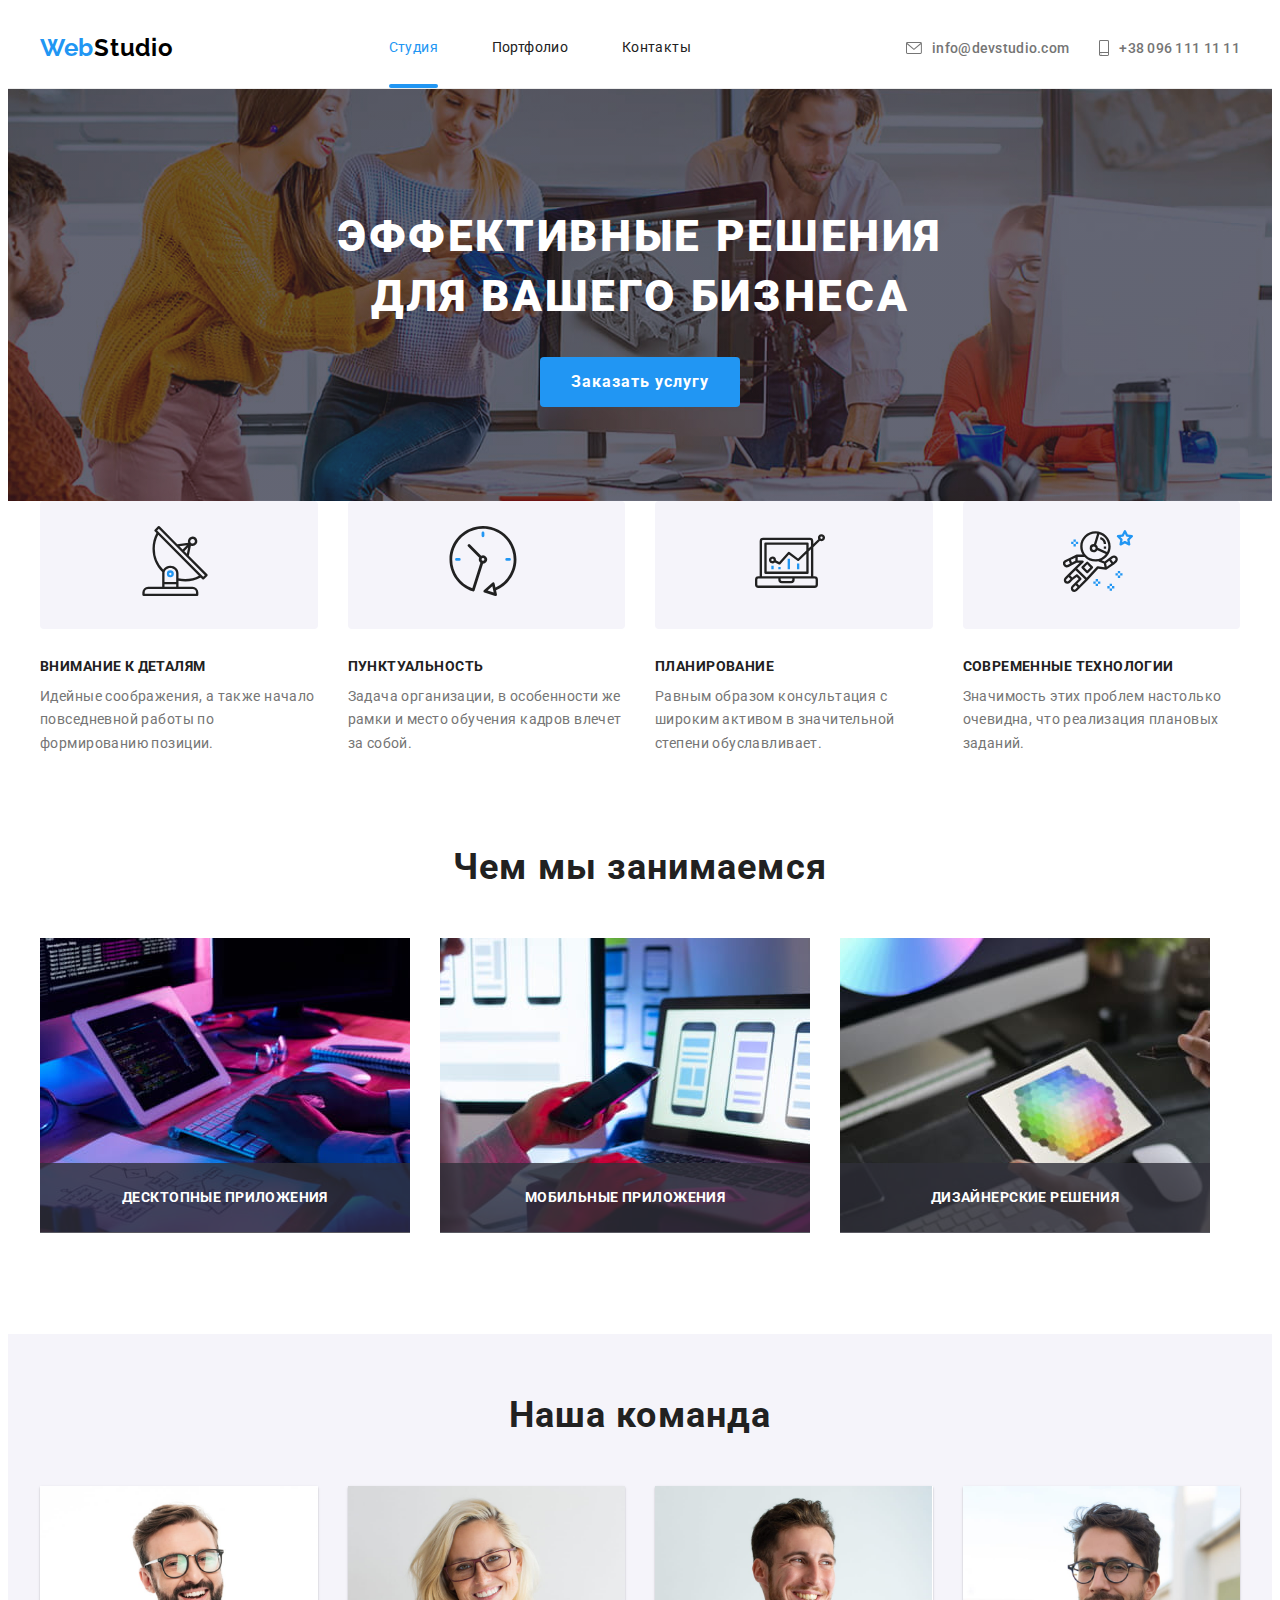
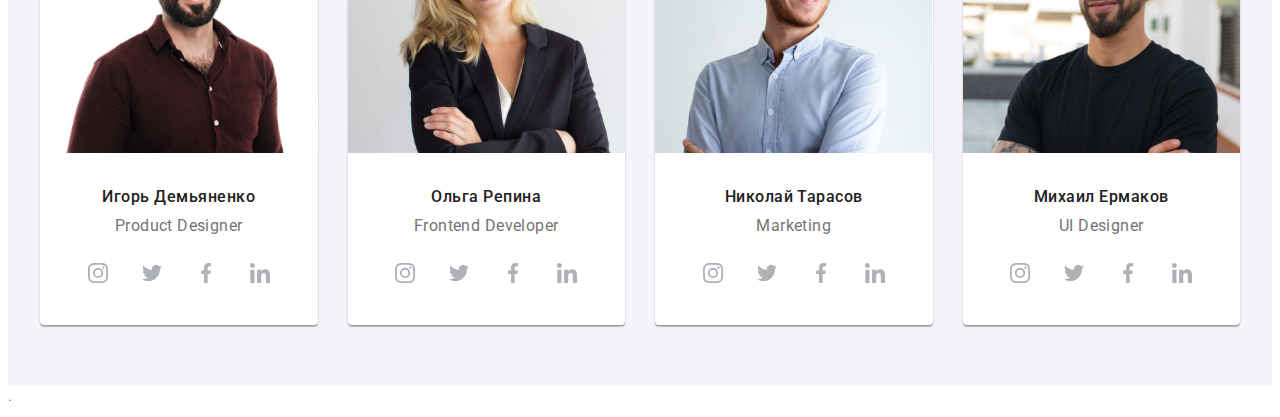
==== commit 06c99991: "features-projects-team-desktop" ====
--- a/index.html
+++ b/index.html
@@ -138,7 +138,7 @@
             </div>
         </section>
         <!-- Особенности -->
-        <!-- <section class="features">
+        <section class="features">
             <div class="container">
                 <h2 class="visually-hidden">Особенности</h2>
                 <ul class="features__list list">
@@ -183,12 +183,12 @@
                     </li>
                 </ul>
             </div>
-        </section> -->
+        </section>
         <!-- Чем мы занимаемся -->
-        <!-- <section class="projects">
+        <section class="projects">
             <div class="container">
                 <h2 class="projects__title title">Чем мы занимаемся</h2>
-                <ul class="list">
+                <ul class="projects__list list">
                     <li class="projects__item">
                         <img src="./images/box1.jpg"
                             alt="Набор кода с помощью клавиатуры на планшете с алгоритма нарисованного вручную на листе формата А4"
@@ -215,9 +215,9 @@
                     </li>
                 </ul>
             </div>
-        </section> -->
+        </section>
         <!-- Наша команда -->
-        <!-- <section class="team">
+        <section class="team">
             <div class="container">
                 <h2 class="team__title title">Наша команда</h2>
                 <ul class="team__list list">
@@ -390,7 +390,7 @@
                     </li>
                 </ul>
             </div>
-        </section> -->
+        </section>
 		<!-- Клиенты -->
 .    </main>
     <!-- Футер -->
--- a/css/main.min.css
+++ b/css/main.min.css
@@ -1,2 +1,2 @@
-.visually-hidden{position:absolute !important;clip:rect(1px 1px 1px 1px);clip:rect(1px, 1px, 1px, 1px);padding:0 !important;border:0 !important;height:1px !important;width:1px !important;overflow:hidden}:root{--primary-text-color: #757575;--secondary-color: #212121;--accent-color: #2196f3;--primary-bgc: #ffffff;--secondary-bgc: #f5f4fa;--icons-color: #afb1b8;--time-transition: cubic-bezier(0.4, 0, 0.2, 1)}body{color:var(--primary-text-color);font-family:'Roboto', sans-serif;font-style:normal;font-size:14px;line-height:1.71;letter-spacing:0.03em;background-color:var(--primary-bgc)}.title{margin-bottom:0;margin-top:0}.list{margin-bottom:0;margin-top:0;padding-left:0;list-style:none}.link{text-decoration:none;display:inline-block;transition:color 250ms var(--time-transition)}.link:hover,.link:focus{color:var(--accent-color)}.text{margin-bottom:0;margin-top:0}img{display:inline-block;max-width:100%;height:auto}.header--border{border-bottom:1px solid #ececec}@media screen and (max-width: 767px){.header--border{border:none}}.projects__title,.team__title,.clients__title{margin-bottom:30px;color:var(--secondary-color);font-weight:700;font-size:36px;line-height:1.17;text-align:center;letter-spacing:0.03em}.container{width:100%;height:100%;padding-left:15px;padding-right:15px;margin-left:auto;margin-right:auto}@media screen and (min-width: 480px){.container{width:480px}}@media screen and (min-width: 768px){.container{width:768px}}@media screen and (min-width: 1200px){.container{width:1200px}}.button{width:200px;height:50px;padding-top:10px;padding-bottom:10px;padding-left:0;padding-right:0;border:none;color:var(--primary-bgc);font-family:inherit;font-weight:700;font-size:16px;line-height:1.88;letter-spacing:0.06em;cursor:pointer;background-color:var(--accent-color);border-radius:4px}.gallery__button{padding:6px 22px;color:var(--secondary-color);font-weight:500;font-size:16px;line-height:1.63;background-color:var(--secondary-bgc);border:none;border-radius:4px;transition:color 250ms var(--time-transition),background-color 250ms var(--time-transition),box-shadow 250ms var(--time-transition)}.gallery__button:hover,.gallery__button:focus{color:var(--primary-bgc);background-color:var(--accent-color);box-shadow:0px 3px 1px rgba(0,0,0,0.1),0px 1px 2px rgba(0,0,0,0.08),0px 2px 2px rgba(0,0,0,0.12)}.logo{font-family:'Raleway', sans-serif;font-weight:700;font-size:24px;line-height:1.17;letter-spacing:0.03em}.logo--first-color{color:var(--accent-color)}@media screen and (max-width: 767px){.header__logo{position:absolute;left:15px;top:50%;transform:translateY(-50%);font-size:24px;line-height:1.16}}@media screen and (min-width: 768px){.header__logo{padding-top:26px}}.header__logo--second-color{color:#000000}.footer__logo--second-color{color:var(--primary-bgc)}.footer__logo{display:block;margin-bottom:20px}.header{height:60px}@media screen and (min-width: 768px){.header{height:80px}}@media screen and (max-width: 767px){.header__container{position:relative}}@media screen and (min-width: 768px){.header__container{display:flex;justify-content:space-between}}.header__button{position:absolute;right:15px;top:50%;transform:translateY(-50%);z-index:10;padding:0;background-color:transparent;border:none}@media screen and (min-width: 768px){.header__button{display:none}}.header__close-icon{display:none}.header__button.is-open .header__burger-icon{display:none}.header__button.is-open .header__close-icon{display:block}@media screen and (max-width: 767px){.header__icon{display:none}}@media screen and (min-width: 480px){.header__contacts{display:flex;flex-direction:column-reverse;padding-bottom:64px;background-color:var(--primary-bgc)}}@media screen and (min-width: 768px){.header__contacts{flex-direction:column;justify-content:space-between;padding-top:21px;padding-bottom:21px}}@media screen and (min-width: 1200px){.header__contacts{flex-direction:row}}@media screen and (max-width: 767px){.header__contacts--tablet{display:none}}@media screen and (min-width: 768px){.header__contacts--mobile{display:none}}@media screen and (min-width: 480px){.header__link{padding-left:40px;font-weight:500;color:var(--primary-text-color)}}@media screen and (min-width: 768px){.header__link{display:flex;align-items:center}}@media screen and (min-width: 1200px){.header__link{padding:0}}@media screen and (min-width: 480px){.header__link--mail{font-size:24px;line-height:1.17;letter-spacing:0.02em}}@media screen and (min-width: 768px){.header__link--mail{font-size:12px;line-height:1.17;letter-spacing:0.02em}}@media screen and (min-width: 1200px){.header__link--mail{font-size:14px;letter-spacing:1.14}}@media screen and (min-width: 480px){.header__link--phone{margin-bottom:32px;font-size:34px;line-height:1.18;letter-spacing:0.02em;color:var(--accent-color)}}@media screen and (min-width: 768px){.header__link--phone{margin-bottom:0;font-size:12px;line-height:1.17;letter-spacing:0.02em;color:var(--primary-text-color)}}@media screen and (min-width: 1200px){.header__link--phone{margin-left:30px;font-size:14px;letter-spacing:1.14}}.header__mail-icon{margin-right:10px;fill:currentColor}@media screen and (min-width: 768px){.header__mail-icon{width:16px;height:12px}}.header__phone-icon{margin-right:10px;fill:currentColor}@media screen and (min-width: 768px){.header__phone-icon{width:10px;height:14px}}@media screen and (min-width: 768px){.header__phone-icon{width:10px;height:16px}}.header__icon-menu:hover,.header__icon-menu:focus{fill:var(--accent-color)}.header__socals-box{padding-left:40px;padding-right:15px;padding-bottom:48px;background-color:var(--primary-bgc)}@media screen and (min-width: 768px){.header__socals-box{display:none}}.header__socals-link{display:inline-block;color:var(--accent-color);font-weight:500;font-size:18px;line-height:1.22;letter-spacing:0.02em}.header__socals-link:not(:last-child){margin-right:20px}@media screen and (max-width: 767px){.header__pagination{display:none;width:100%;height:100%;padding-left:15px;padding-right:15px;margin-left:auto;margin-right:auto;position:fixed;top:0;bottom:0;left:0;right:0;overflow-y:scroll;background-color:var(--primary-bgc)}}.pagination.is-open{display:block}@media screen and (max-width: 767px){.pagination__list{display:block;padding-top:60px;padding-left:40px;padding-right:15px;padding-bottom:302px;font-style:normal;font-weight:500;font-size:40px;line-height:1.18;letter-spacing:0.02em;background-color:var(--primary-bgc)}}@media screen and (max-width: 767px){.pagination__item:not(:last-child){margin-bottom:32px}}@media screen and (min-width: 768px){.pagination__item{display:inline-block;position:relative}.pagination__item:not(:last-child){margin-right:50px}}.pagination__link{color:var(--secondary-color);padding-top:28px;padding-bottom:28px}.pagination__link--current{color:var(--accent-color)}@media screen and (min-width: 768px){.pagination__link--current::after{content:'';position:absolute;bottom:0;left:0;width:100%;height:4px;background-color:var(--accent-color);border-radius:2px}}.hero{max-height:400px;max-width:1600px;margin-left:auto;margin-right:auto;padding-top:118px;padding-bottom:118px;background-color:#c4c4c4;background-image:linear-gradient(to right, rgba(47,48,58,0.4), rgba(47,48,58,0.4)),url(../images/hero.jpg);background-repeat:no-repeat;background-position:center}@media screen and (min-width: 480px){.hero{width:480px}}@media screen and (min-width: 768px){.hero{width:768px}}@media screen and (min-width: 1200px){.hero{width:100%;max-width:1600px}}.hero__title{margin-top:0;margin-bottom:30px;color:var(--primary-bgc);font-weight:900;font-size:26px;line-height:1.62;text-align:center;letter-spacing:0.06em;text-transform:uppercase}@media screen and (min-width: 1200px){.hero__title{font-size:44px;line-height:1.36}}.hero__button{display:block;margin-left:auto;margin-right:auto}@media screen and (min-width: 480px){.backdrop{position:fixed;top:0;left:0;width:100%;height:100%;z-index:30;overflow-y:scroll;padding-top:93px;padding-left:15px;padding-right:15px;padding-bottom:94px;background-color:rgba(0,0,0,0.2);opacity:1;transition:opacity 250ms var(--time-transition)}}.is-hidden{opacity:0;pointer-events:none}.is-hidden .modal{transform:translate(-50%, -50%) scale(0)}.modal{position:relative;z-index:15;background-color:var(--primary-bgc);box-shadow:0px 1px 3px rgba(0,0,0,0.12),0px 1px 1px rgba(0,0,0,0.14),0px 2px 1px rgba(0,0,0,0.2);border-radius:4px}@media screen and (min-width: 480px){.modal{width:450px;height:auto;margin-left:auto;margin-right:auto}}@media screen and (min-width: 1200px){.modal{width:528px;height:auto;margin-left:auto;margin-right:auto;top:50%;left:50%;transform:translate(-115%, -50%) scale(1);transition:transform 250ms var(--time-transition)}}.modal__close-btn{position:absolute;top:8px;right:8px;z-index:800;width:30px;height:30px;right:8px;top:8px;cursor:pointer;background-color:transparent;box-sizing:border-box;border:1px solid rgba(0,0,0,0.1);border-radius:50%;transition:outline 250ms var(--time-transition),color 250ms var(--time-transition)}.modal__close-btn:focus,.modal__close-btn:hover{color:var(--accent-color);outline:transparent}.modal__close-icon{fill:currentColor;position:absolute;top:50%;left:50%;transform:translate(-50%, -50%)}.modal__text{margin:0;padding-top:40px;padding-left:40px;padding-right:40px;margin-bottom:12px;color:var(--secondary-color);font-weight:700;font-size:20px;line-height:1.5;text-align:center;letter-spacing:0.03em}@media screen and (min-width: 1200px){.modal__text{line-height:1.15}}.modal__form{padding-left:40px;padding-right:40px}.modal__box{display:flex;flex-direction:column;margin-bottom:10px;color:var(--primary-text-color);font-weight:400;font-size:12px;line-height:1.16;letter-spacing:0.01em}.modal__box:hover,.modal__box:focus{color:var(--accent-color);transition:color 250ms var(--time-transition)}.modal__label{position:relative;margin-top:4px}.modal__input{width:100%;padding-left:30px;height:40px;margin:0;background-color:transparent;border:1px solid rgba(33,33,33,0.2);border-radius:4px;transition:outline 250ms var(--time-transition),border 250ms var(--time-transition)}.modal__input:focus{outline:transparent;border:1px solid var(--accent-color)}.modal__input:focus+.modal__icon{fill:var(--accent-color)}.modal__input::placeholder{font-weight:400;font-size:12px;line-height:1.16;letter-spacing:0.01em;color:rgba(117,117,117,0.5)}.modal__icon{position:absolute;top:50%;left:15px;transform:translateY(-50%);fill:#000;transition:fill 250ms var(--time-transition)}textarea.modal__input{resize:none;height:120px;padding-top:12px;padding-bottom:12px;padding-left:16px;padding-right:16px}.modal__checkbox{display:flex;align-items:center;justify-content:center}.modal__checkbox-input{-webkit-appearance:none;-moz-appearance:none;appearance:none}.modal__checkbox-input:focus+.modal__checkbox-icon{outline:3px solid var(--accent-color)}.modal__checkbox-input:checked+.modal__checkbox-icon{background-color:var(--accent-color);fill:var(--primary-bgc);border:transparent}.modal__checkbox-icon{margin-right:4px;fill:transparent;background-color:transparent;border-radius:2px;border:2px solid #000;transition:background-color 250ms var(--time-transition),fill 250ms var(--time-transition),border 250ms var(--time-transition)}.modal__link{font-size:12px;line-height:1.17;color:var(--accent-color)}@media screen and (min-width: 1200px){.modal__link{font-size:14px;line-height:1.71}}.modal__checkbox-text{font-size:12px;line-height:1.17}@media screen and (min-width: 1200px){.modal__checkbox-text{font-size:14px;line-height:1.71}}.modal__submit-button{margin-top:30px;margin-left:85px;margin-right:85px;margin-bottom:40px}.features{padding-top:60px;margin-bottom:60px}@media screen and (min-width: 768px){.features__list{display:flex;flex-wrap:wrap;margin-top:-30px;margin-left:-30px}}@media screen and (min-width: 768px){.features__item{flex-basis:calc(( 100% - 30px * 3) /2);height:251px;margin-top:30px;margin-left:30px}}.features__icon-box{background-color:#f5f4fa;border-radius:4px}@media screen and (min-width: 480px){.features__icon-box{padding-top:25px;padding-bottom:25px;padding-left:190px;padding-right:190px;margin-bottom:30px}}@media screen and (min-width: 768px){.features__icon-box{padding-left:142px;padding-right:142px}}.features__title{margin-bottom:10px;color:var(--secondary-color);font-weight:700;font-size:14px;line-height:1.14;letter-spacing:0.03em;text-transform:uppercase}.projects{display:none;padding-top:94px;padding-bottom:94px}.projects__item{position:relative;width:calc((100% - 2 * 30px) / 3)}.projects__item:not(:last-child){margin-right:30px}.projects__text{position:absolute;top:100%;transform:translateY(-100%);width:370px;height:70px;display:flex;align-items:center;justify-content:center;color:var(--primary-bgc);font-size:14px;font-weight:700;line-height:1.14;letter-spacing:0.03em;text-transform:uppercase;background-color:rgba(47,48,58,0.8)}.team{padding-bottom:60px;padding-top:60px;font-weight:400;font-size:16px;line-height:1.19;text-align:center;background-color:var(--secondary-bgc)}@media screen and (min-width: 768px){.team__list{display:flex;flex-wrap:wrap;margin-top:-30px;margin-left:-30px}}.team__item{padding-bottom:24px;background-color:var(--primary-bgc);box-shadow:0px 1px 3px rgba(0,0,0,0.12),0px 1px 1px rgba(0,0,0,0.14),0px 2px 1px rgba(0,0,0,0.2);border-radius:0px 0px 4px 4px}@media screen and (max-width: 767px){.team__item:not(:last-child){margin-bottom:30px}}@media screen and (min-width: 768px){.team__item{width:calc((100% - 2 * 30px) / 2);margin-top:30px;margin-left:30px}}.team__box{padding-top:30px;padding-bottom:16px;padding-left:auto;padding-right:auto}.team__item-title{color:var(--secondary-color);font-weight:500;font-size:16px;line-height:1.19;letter-spacing:0.03em;margin-bottom:10px}.socals__list{display:flex;justify-content:center}.socals__link{color:var(--icons-color);background-color:var(--primary-bgc);border-radius:50%;transition:background-color 250ms var(--time-transition),color 250ms var(--time-transition)}.socals__item{display:flex;align-items:center;width:44px;height:44px}.socals__item:not(:last-child){margin-right:10px}.socals__icon{fill:var(--icons-color)}.footer__socal-link{display:flex;justify-content:center;align-items:center;width:44px;height:44px;background-color:rgba(255,255,255,0.1);border-radius:50%}.footer__socal-item:not(:last-child){margin-right:10px}.footer__socal-icon{fill:var(--primary-bgc)}.clients{padding-top:60px;padding-bottom:60px}.clients__list{display:flex;flex-wrap:wrap;margin-top:-30px;margin-left:-30px}.clients__item{display:flex;justify-content:center;align-items:center;width:calc((100% - 30px * 2) / 2);height:92px;margin-top:30px;margin-left:30px;border:1px solid var(--icons-color);border-radius:4px;transition:border 250ms var(--time-transition),color 250ms var(--time-transition)}.clients__item:hover,.clients__item:focus{border:1px solid var(--accent-color)}.clients__link{color:var(--icons-color)}.clients__icon{fill:currentColor}.adress{font-style:normal;font-weight:400;font-size:14px;line-height:1.71}.adress__map-item{margin-bottom:15px}.adress__mail-item{margin-bottom:6px}.adress__map-link{color:var(--primary-bgc)}.adress__mail-link,.adress__phone-link{color:rgba(255,255,255,0.6)}.footer__input{height:50px;width:450px;margin:0;background-color:transparent;border:1px solid rgba(255,255,255,0.3);border-radius:4px;margin-bottom:20px}.footer__input::placeholder{padding-left:16px;font-size:16px;line-height:1.25;letter-spacing:0.03em;color:rgba(255,255,255,0.6)}.footer__submit-button{margin-left:12px;display:inline-flex;justify-content:center;align-items:center}.footer__send-icon{margin-left:10px;fill:var(--primary-bgc)}.footer{padding-top:60px;padding-bottom:60px;margin-left:auto;margin-right:auto;background-color:#2f303a}@media screen and (min-width: 480px){.footer{width:480px}}@media screen and (min-width: 768px){.footer{width:768px}}.footer__container{align-items:baseline}@media screen and (min-width: 768px){.footer__container{display:flex;flex-wrap:wrap;justify-content:space-around}}.left{text-align:center;padding-bottom:60px}.middle{text-align:center;padding-bottom:60px}.footer__appeal{margin-bottom:20px;color:var(--primary-bgc);font-weight:700;font-size:14px;line-height:1.14;letter-spacing:0.03em;text-transform:uppercase}.right{text-align:center}@media screen and (min-width: 768px){.footer__submit-button{display:block;margin-left:auto;margin-right:auto}}.gallery{padding-top:94px;font-size:16px;line-height:1.88}.buttons__list{display:flex;flex-wrap:wrap;justify-content:flex-start;margin-bottom:40px}@media screen and (min-width: 768px){.buttons__list{justify-content:center;margin-bottom:30px}}.buttons__item:not(:last-child){margin-right:8px}.buttons__item:nth-child(-n+3){margin-bottom:10px}.gallery__list{display:flex;flex-wrap:wrap;padding-bottom:94px;margin-top:-30px;margin-left:-30px}@media screen and (min-width: 768px){.gallery__list{margin-top:-30px;margin-left:-30px}}.gallery__item{border:1px solid #eeeeee;transition:box-shadow 250ms var(--time-transition)}@media screen and (min-width: 480px){.gallery__item{width:100%;margin-top:30px;margin-left:30px}}@media screen and (min-width: 768px){.gallery__item{width:calc((100% - 2 * 30px) / 2);margin-top:30px;margin-left:30px}}.gallery__item:hover,.gallery__item:focus{box-shadow:0px 1px 1px rgba(0,0,0,0.12),0px 4px 4px rgba(0,0,0,0.06),1px 4px 6px rgba(0,0,0,0.16)}.gallery__item:hover .gallery__overlay,.gallery__item:focus .gallery__overlay{transform:translateY(0)}.gallery__name{padding-top:20px;padding-bottom:20px;padding-left:24px;padding-right:24px}.gallery__title{color:var(--secondary-color);font-weight:700;font-size:18px;line-height:2;letter-spacing:0.06em}.gallery__box{position:relative;overflow:hidden}.gallery__overlay{position:absolute;bottom:0;width:100%;height:100%;color:var(--primary-bgc);font-size:18px;line-height:1.56;background-color:rgba(33,150,243,0.9);transform:translateY(100%);transition:transform 250ms var(--time-transition)}.gallery__description{margin:0;padding-left:24px;padding-right:24px;padding-top:63px;padding-bottom:63px}
+.visually-hidden{position:absolute !important;clip:rect(1px 1px 1px 1px);clip:rect(1px, 1px, 1px, 1px);padding:0 !important;border:0 !important;height:1px !important;width:1px !important;overflow:hidden}:root{--primary-text-color: #757575;--secondary-color: #212121;--accent-color: #2196f3;--primary-bgc: #ffffff;--secondary-bgc: #f5f4fa;--icons-color: #afb1b8;--time-transition: cubic-bezier(0.4, 0, 0.2, 1)}body{color:var(--primary-text-color);font-family:'Roboto', sans-serif;font-style:normal;font-size:14px;line-height:1.71;letter-spacing:0.03em;background-color:var(--primary-bgc)}.title{margin-bottom:0;margin-top:0}.list{margin-bottom:0;margin-top:0;padding-left:0;list-style:none}.link{text-decoration:none;display:inline-block;transition:color 250ms var(--time-transition)}.link:hover,.link:focus{color:var(--accent-color)}.text{margin-bottom:0;margin-top:0}img{display:inline-block;max-width:100%;height:auto}.header--border{border-bottom:1px solid #ececec}@media screen and (max-width: 767px){.header--border{border:none}}.projects__title,.team__title,.clients__title{margin-bottom:30px;color:var(--secondary-color);font-weight:700;font-size:36px;line-height:1.17;text-align:center;letter-spacing:0.03em}@media screen and (min-width: 1200px){.projects__title,.team__title,.clients__title{margin-bottom:50px}}.container{width:100%;height:100%;padding-left:15px;padding-right:15px;margin-left:auto;margin-right:auto}@media screen and (min-width: 480px){.container{width:480px}}@media screen and (min-width: 768px){.container{width:768px}}@media screen and (min-width: 1200px){.container{width:1200px}}.button{width:200px;height:50px;padding-top:10px;padding-bottom:10px;padding-left:0;padding-right:0;border:none;color:var(--primary-bgc);font-family:inherit;font-weight:700;font-size:16px;line-height:1.88;letter-spacing:0.06em;cursor:pointer;background-color:var(--accent-color);border-radius:4px}.gallery__button{padding:6px 22px;color:var(--secondary-color);font-weight:500;font-size:16px;line-height:1.63;background-color:var(--secondary-bgc);border:none;border-radius:4px;transition:color 250ms var(--time-transition),background-color 250ms var(--time-transition),box-shadow 250ms var(--time-transition)}.gallery__button:hover,.gallery__button:focus{color:var(--primary-bgc);background-color:var(--accent-color);box-shadow:0px 3px 1px rgba(0,0,0,0.1),0px 1px 2px rgba(0,0,0,0.08),0px 2px 2px rgba(0,0,0,0.12)}.logo{font-family:'Raleway', sans-serif;font-weight:700;font-size:24px;line-height:1.17;letter-spacing:0.03em}.logo--first-color{color:var(--accent-color)}@media screen and (max-width: 767px){.header__logo{position:absolute;left:15px;top:50%;transform:translateY(-50%);font-size:24px;line-height:1.16}}@media screen and (min-width: 768px){.header__logo{padding-top:26px}}.header__logo--second-color{color:#000000}.footer__logo--second-color{color:var(--primary-bgc)}.footer__logo{display:block;margin-bottom:20px}.header{height:60px}@media screen and (min-width: 768px){.header{height:80px}}@media screen and (max-width: 767px){.header__container{position:relative}}@media screen and (min-width: 768px){.header__container{display:flex;justify-content:space-between}}.header__button{position:absolute;right:15px;top:50%;transform:translateY(-50%);z-index:10;padding:0;background-color:transparent;border:none}@media screen and (min-width: 768px){.header__button{display:none}}.header__close-icon{display:none}.header__button.is-open .header__burger-icon{display:none}.header__button.is-open .header__close-icon{display:block}@media screen and (max-width: 767px){.header__icon{display:none}}@media screen and (min-width: 480px){.header__contacts{display:flex;flex-direction:column-reverse;padding-bottom:64px;background-color:var(--primary-bgc)}}@media screen and (min-width: 768px){.header__contacts{flex-direction:column;justify-content:space-between;padding-top:21px;padding-bottom:21px}}@media screen and (min-width: 1200px){.header__contacts{flex-direction:row}}@media screen and (max-width: 767px){.header__contacts--tablet{display:none}}@media screen and (min-width: 768px){.header__contacts--mobile{display:none}}@media screen and (min-width: 480px){.header__link{padding-left:40px;font-weight:500;color:var(--primary-text-color)}}@media screen and (min-width: 768px){.header__link{display:flex;align-items:center}}@media screen and (min-width: 1200px){.header__link{padding:0}}@media screen and (min-width: 480px){.header__link--mail{font-size:24px;line-height:1.17;letter-spacing:0.02em}}@media screen and (min-width: 768px){.header__link--mail{font-size:12px;line-height:1.17;letter-spacing:0.02em}}@media screen and (min-width: 1200px){.header__link--mail{font-size:14px;letter-spacing:1.14}}@media screen and (min-width: 480px){.header__link--phone{margin-bottom:32px;font-size:34px;line-height:1.18;letter-spacing:0.02em;color:var(--accent-color)}}@media screen and (min-width: 768px){.header__link--phone{margin-bottom:0;font-size:12px;line-height:1.17;letter-spacing:0.02em;color:var(--primary-text-color)}}@media screen and (min-width: 1200px){.header__link--phone{margin-left:30px;font-size:14px;letter-spacing:1.14}}.header__mail-icon{margin-right:10px;fill:currentColor}@media screen and (min-width: 768px){.header__mail-icon{width:16px;height:12px}}.header__phone-icon{margin-right:10px;fill:currentColor}@media screen and (min-width: 768px){.header__phone-icon{width:10px;height:14px}}@media screen and (min-width: 768px){.header__phone-icon{width:10px;height:16px}}.header__icon-menu:hover,.header__icon-menu:focus{fill:var(--accent-color)}.header__socals-box{padding-left:40px;padding-right:15px;padding-bottom:48px;background-color:var(--primary-bgc)}@media screen and (min-width: 768px){.header__socals-box{display:none}}.header__socals-link{display:inline-block;color:var(--accent-color);font-weight:500;font-size:18px;line-height:1.22;letter-spacing:0.02em}.header__socals-link:not(:last-child){margin-right:20px}@media screen and (max-width: 767px){.header__pagination{display:none;width:100%;height:100%;padding-left:15px;padding-right:15px;margin-left:auto;margin-right:auto;position:fixed;top:0;bottom:0;left:0;right:0;overflow-y:scroll;background-color:var(--primary-bgc)}}.pagination.is-open{display:block}@media screen and (max-width: 767px){.pagination__list{display:block;padding-top:60px;padding-left:40px;padding-right:15px;padding-bottom:302px;font-style:normal;font-weight:500;font-size:40px;line-height:1.18;letter-spacing:0.02em;background-color:var(--primary-bgc)}}@media screen and (max-width: 767px){.pagination__item:not(:last-child){margin-bottom:32px}}@media screen and (min-width: 768px){.pagination__item{display:inline-block;position:relative}.pagination__item:not(:last-child){margin-right:50px}}.pagination__link{color:var(--secondary-color);padding-top:28px;padding-bottom:28px}.pagination__link--current{color:var(--accent-color)}@media screen and (min-width: 768px){.pagination__link--current::after{content:'';position:absolute;bottom:0;left:0;width:100%;height:4px;background-color:var(--accent-color);border-radius:2px}}.hero{max-height:400px;max-width:1600px;margin-left:auto;margin-right:auto;padding-top:118px;padding-bottom:118px;background-color:#c4c4c4;background-image:linear-gradient(to right, rgba(47,48,58,0.4), rgba(47,48,58,0.4)),url(../images/hero.jpg);background-repeat:no-repeat;background-position:center}@media screen and (min-width: 480px){.hero{width:480px;padding-bottom:60px}}@media screen and (min-width: 768px){.hero{width:768px}}@media screen and (min-width: 1200px){.hero{width:100%;max-width:1600px;padding-bottom:94px}}.hero__title{margin-top:0;margin-bottom:30px;color:var(--primary-bgc);font-weight:900;font-size:26px;line-height:1.62;text-align:center;letter-spacing:0.06em;text-transform:uppercase}@media screen and (min-width: 1200px){.hero__title{font-size:44px;line-height:1.36}}.hero__button{display:block;margin-left:auto;margin-right:auto}@media screen and (min-width: 480px){.backdrop{position:fixed;top:0;left:0;width:100%;height:100%;z-index:30;overflow-y:scroll;padding-top:93px;padding-left:15px;padding-right:15px;padding-bottom:94px;background-color:rgba(0,0,0,0.2);opacity:1;transition:opacity 250ms var(--time-transition)}}.is-hidden{opacity:0;pointer-events:none}.is-hidden .modal{transform:translate(-50%, -50%) scale(0)}.modal{position:relative;z-index:15;background-color:var(--primary-bgc);box-shadow:0px 1px 3px rgba(0,0,0,0.12),0px 1px 1px rgba(0,0,0,0.14),0px 2px 1px rgba(0,0,0,0.2);border-radius:4px}@media screen and (min-width: 480px){.modal{width:450px;height:auto;margin-left:auto;margin-right:auto}}@media screen and (min-width: 1200px){.modal{width:528px;height:auto;margin-left:auto;margin-right:auto;top:50%;left:50%;transform:translate(-115%, -50%) scale(1);transition:transform 250ms var(--time-transition)}}.modal__close-btn{position:absolute;top:8px;right:8px;z-index:800;width:30px;height:30px;right:8px;top:8px;cursor:pointer;background-color:transparent;box-sizing:border-box;border:1px solid rgba(0,0,0,0.1);border-radius:50%;transition:outline 250ms var(--time-transition),color 250ms var(--time-transition)}.modal__close-btn:focus,.modal__close-btn:hover{color:var(--accent-color);outline:transparent}.modal__close-icon{fill:currentColor;position:absolute;top:50%;left:50%;transform:translate(-50%, -50%)}.modal__text{margin:0;padding-top:40px;padding-left:40px;padding-right:40px;margin-bottom:12px;color:var(--secondary-color);font-weight:700;font-size:20px;line-height:1.5;text-align:center;letter-spacing:0.03em}@media screen and (min-width: 1200px){.modal__text{line-height:1.15}}.modal__form{padding-left:40px;padding-right:40px}.modal__box{display:flex;flex-direction:column;margin-bottom:10px;color:var(--primary-text-color);font-weight:400;font-size:12px;line-height:1.16;letter-spacing:0.01em}.modal__box:hover,.modal__box:focus{color:var(--accent-color);transition:color 250ms var(--time-transition)}.modal__label{position:relative;margin-top:4px}.modal__input{width:100%;padding-left:30px;height:40px;margin:0;background-color:transparent;border:1px solid rgba(33,33,33,0.2);border-radius:4px;transition:outline 250ms var(--time-transition),border 250ms var(--time-transition)}.modal__input:focus{outline:transparent;border:1px solid var(--accent-color)}.modal__input:focus+.modal__icon{fill:var(--accent-color)}.modal__input::placeholder{font-weight:400;font-size:12px;line-height:1.16;letter-spacing:0.01em;color:rgba(117,117,117,0.5)}.modal__icon{position:absolute;top:50%;left:15px;transform:translateY(-50%);fill:#000;transition:fill 250ms var(--time-transition)}textarea.modal__input{resize:none;height:120px;padding-top:12px;padding-bottom:12px;padding-left:16px;padding-right:16px}.modal__checkbox{display:flex;align-items:center;justify-content:center}.modal__checkbox-input{-webkit-appearance:none;-moz-appearance:none;appearance:none}.modal__checkbox-input:focus+.modal__checkbox-icon{outline:3px solid var(--accent-color)}.modal__checkbox-input:checked+.modal__checkbox-icon{background-color:var(--accent-color);fill:var(--primary-bgc);border:transparent}.modal__checkbox-icon{margin-right:4px;fill:transparent;background-color:transparent;border-radius:2px;border:2px solid #000;transition:background-color 250ms var(--time-transition),fill 250ms var(--time-transition),border 250ms var(--time-transition)}.modal__link{font-size:12px;line-height:1.17;color:var(--accent-color)}@media screen and (min-width: 1200px){.modal__link{font-size:14px;line-height:1.71}}.modal__checkbox-text{font-size:12px;line-height:1.17}@media screen and (min-width: 1200px){.modal__checkbox-text{font-size:14px;line-height:1.71}}.modal__submit-button{margin-top:30px;margin-left:85px;margin-right:85px;margin-bottom:40px}.features{padding-bottom:60px}@media screen and (min-width: 1200px){.features{padding-bottom:94px}}@media screen and (min-width: 768px){.features__list{display:flex;flex-wrap:wrap;margin-top:-30px;margin-left:-30px}}@media screen and (min-width: 768px){.features__item{flex-basis:calc(( 100% - 30px * 3) /2);height:251px;margin-top:30px;margin-left:30px}}@media screen and (min-width: 1200px){.features__item{flex-basis:calc((100% - 4*30px) / 4)}}.features__icon-box{background-color:#f5f4fa;border-radius:4px}@media screen and (min-width: 480px){.features__icon-box{padding-top:25px;padding-bottom:25px;padding-left:190px;padding-right:190px;margin-bottom:30px}}@media screen and (min-width: 768px){.features__icon-box{padding-left:142px;padding-right:142px}}@media screen and (min-width: 1200px){.features__icon-box{padding-left:100px;padding-right:100px}}.features__title{margin-bottom:10px;color:var(--secondary-color);font-weight:700;font-size:14px;line-height:1.14;letter-spacing:0.03em;text-transform:uppercase}.projects{display:none;padding-bottom:94px}@media screen and (min-width: 1200px){.projects{display:flex}}.projects__list{display:flex}.projects__item{position:relative;width:calc((100% - 3 * 30 px) / 3)}.projects__item:not(:last-child){margin-right:30px}.projects__text{position:absolute;top:100%;transform:translateY(-110%);width:370px;height:70px;display:flex;align-items:center;justify-content:center;color:var(--primary-bgc);font-size:14px;font-weight:700;line-height:1.14;letter-spacing:0.03em;text-transform:uppercase;background-color:rgba(47,48,58,0.8)}.team{padding-bottom:60px;padding-top:60px;font-weight:400;font-size:16px;line-height:1.19;text-align:center;background-color:var(--secondary-bgc)}@media screen and (min-width: 768px){.team__list{display:flex;flex-wrap:wrap;margin-top:-30px;margin-left:-30px}}.team__item{padding-bottom:24px;background-color:var(--primary-bgc);box-shadow:0px 1px 3px rgba(0,0,0,0.12),0px 1px 1px rgba(0,0,0,0.14),0px 2px 1px rgba(0,0,0,0.2);border-radius:0px 0px 4px 4px}@media screen and (max-width: 767px){.team__item:not(:last-child){margin-bottom:30px}}@media screen and (min-width: 768px){.team__item{width:calc((100% - 2 * 30px) / 2);margin-top:30px;margin-left:30px}}@media screen and (min-width: 1200px){.team__item{padding-bottom:30px;width:calc((100% - 4 * 30px) / 4)}}.team__box{padding-top:30px;padding-bottom:16px;padding-left:auto;padding-right:auto}.team__item-title{color:var(--secondary-color);font-weight:500;font-size:16px;line-height:1.19;letter-spacing:0.03em;margin-bottom:10px}.socals__list{display:flex;justify-content:center}.socals__link{color:var(--icons-color);background-color:var(--primary-bgc);border-radius:50%;transition:background-color 250ms var(--time-transition),color 250ms var(--time-transition)}@media screen and (min-width: 1200px){.socals__link{display:flex;justify-content:center;align-items:center;width:44px;height:44px}}@media screen and (min-width: 1200px){.socals__link:hover,.socals__link:focus{background-color:var(--accent-color);color:var(--primary-bgc)}}.socals__item{display:flex;align-items:center;justify-content:center;width:44px;height:44px}.socals__item:not(:last-child){margin-right:10px}.socals__icon{fill:currentColor}.footer__socal-link{display:flex;justify-content:center;align-items:center;width:44px;height:44px;background-color:rgba(255,255,255,0.1);border-radius:50%}.footer__socal-item:not(:last-child){margin-right:10px}.footer__socal-icon{fill:var(--primary-bgc)}.clients{padding-top:60px;padding-bottom:60px}.clients__list{display:flex;flex-wrap:wrap;margin-top:-30px;margin-left:-30px}.clients__item{display:flex;justify-content:center;align-items:center;width:calc((100% - 30px * 2) / 2);height:92px;margin-top:30px;margin-left:30px;border:1px solid var(--icons-color);border-radius:4px;transition:border 250ms var(--time-transition),color 250ms var(--time-transition)}.clients__item:hover,.clients__item:focus{border:1px solid var(--accent-color)}.clients__link{color:var(--icons-color)}.clients__icon{fill:currentColor}.adress{font-style:normal;font-weight:400;font-size:14px;line-height:1.71}.adress__map-item{margin-bottom:15px}.adress__mail-item{margin-bottom:6px}.adress__map-link{color:var(--primary-bgc)}.adress__mail-link,.adress__phone-link{color:rgba(255,255,255,0.6)}.footer__input{height:50px;width:450px;margin:0;background-color:transparent;border:1px solid rgba(255,255,255,0.3);border-radius:4px;margin-bottom:20px}.footer__input::placeholder{padding-left:16px;font-size:16px;line-height:1.25;letter-spacing:0.03em;color:rgba(255,255,255,0.6)}.footer__submit-button{margin-left:12px;display:inline-flex;justify-content:center;align-items:center}.footer__send-icon{margin-left:10px;fill:var(--primary-bgc)}.footer{padding-top:60px;padding-bottom:60px;margin-left:auto;margin-right:auto;background-color:#2f303a}@media screen and (min-width: 480px){.footer{width:480px}}@media screen and (min-width: 768px){.footer{width:768px}}.footer__container{align-items:baseline}@media screen and (min-width: 768px){.footer__container{display:flex;flex-wrap:wrap;justify-content:space-around}}.left{text-align:center;padding-bottom:60px}.middle{text-align:center;padding-bottom:60px}.footer__appeal{margin-bottom:20px;color:var(--primary-bgc);font-weight:700;font-size:14px;line-height:1.14;letter-spacing:0.03em;text-transform:uppercase}.right{text-align:center}@media screen and (min-width: 768px){.footer__submit-button{display:block;margin-left:auto;margin-right:auto}}.gallery{padding-top:94px;font-size:16px;line-height:1.88}.buttons__list{display:flex;flex-wrap:wrap;justify-content:flex-start;margin-bottom:40px}@media screen and (min-width: 768px){.buttons__list{justify-content:center;margin-bottom:30px}}.buttons__item:not(:last-child){margin-right:8px}.buttons__item:nth-child(-n+3){margin-bottom:10px}.gallery__list{display:flex;flex-wrap:wrap;padding-bottom:94px;margin-top:-30px;margin-left:-30px}@media screen and (min-width: 768px){.gallery__list{margin-top:-30px;margin-left:-30px}}.gallery__item{border:1px solid #eeeeee;transition:box-shadow 250ms var(--time-transition)}@media screen and (min-width: 480px){.gallery__item{width:100%;margin-top:30px;margin-left:30px}}@media screen and (min-width: 768px){.gallery__item{width:calc((100% - 2 * 30px) / 2);margin-top:30px;margin-left:30px}}.gallery__item:hover,.gallery__item:focus{box-shadow:0px 1px 1px rgba(0,0,0,0.12),0px 4px 4px rgba(0,0,0,0.06),1px 4px 6px rgba(0,0,0,0.16)}.gallery__item:hover .gallery__overlay,.gallery__item:focus .gallery__overlay{transform:translateY(0)}.gallery__name{padding-top:20px;padding-bottom:20px;padding-left:24px;padding-right:24px}.gallery__title{color:var(--secondary-color);font-weight:700;font-size:18px;line-height:2;letter-spacing:0.06em}.gallery__box{position:relative;overflow:hidden}.gallery__overlay{position:absolute;bottom:0;width:100%;height:100%;color:var(--primary-bgc);font-size:18px;line-height:1.56;background-color:rgba(33,150,243,0.9);transform:translateY(100%);transition:transform 250ms var(--time-transition)}.gallery__description{margin:0;padding-left:24px;padding-right:24px;padding-top:63px;padding-bottom:63px}
 /*# sourceMappingURL=main.min.css.map */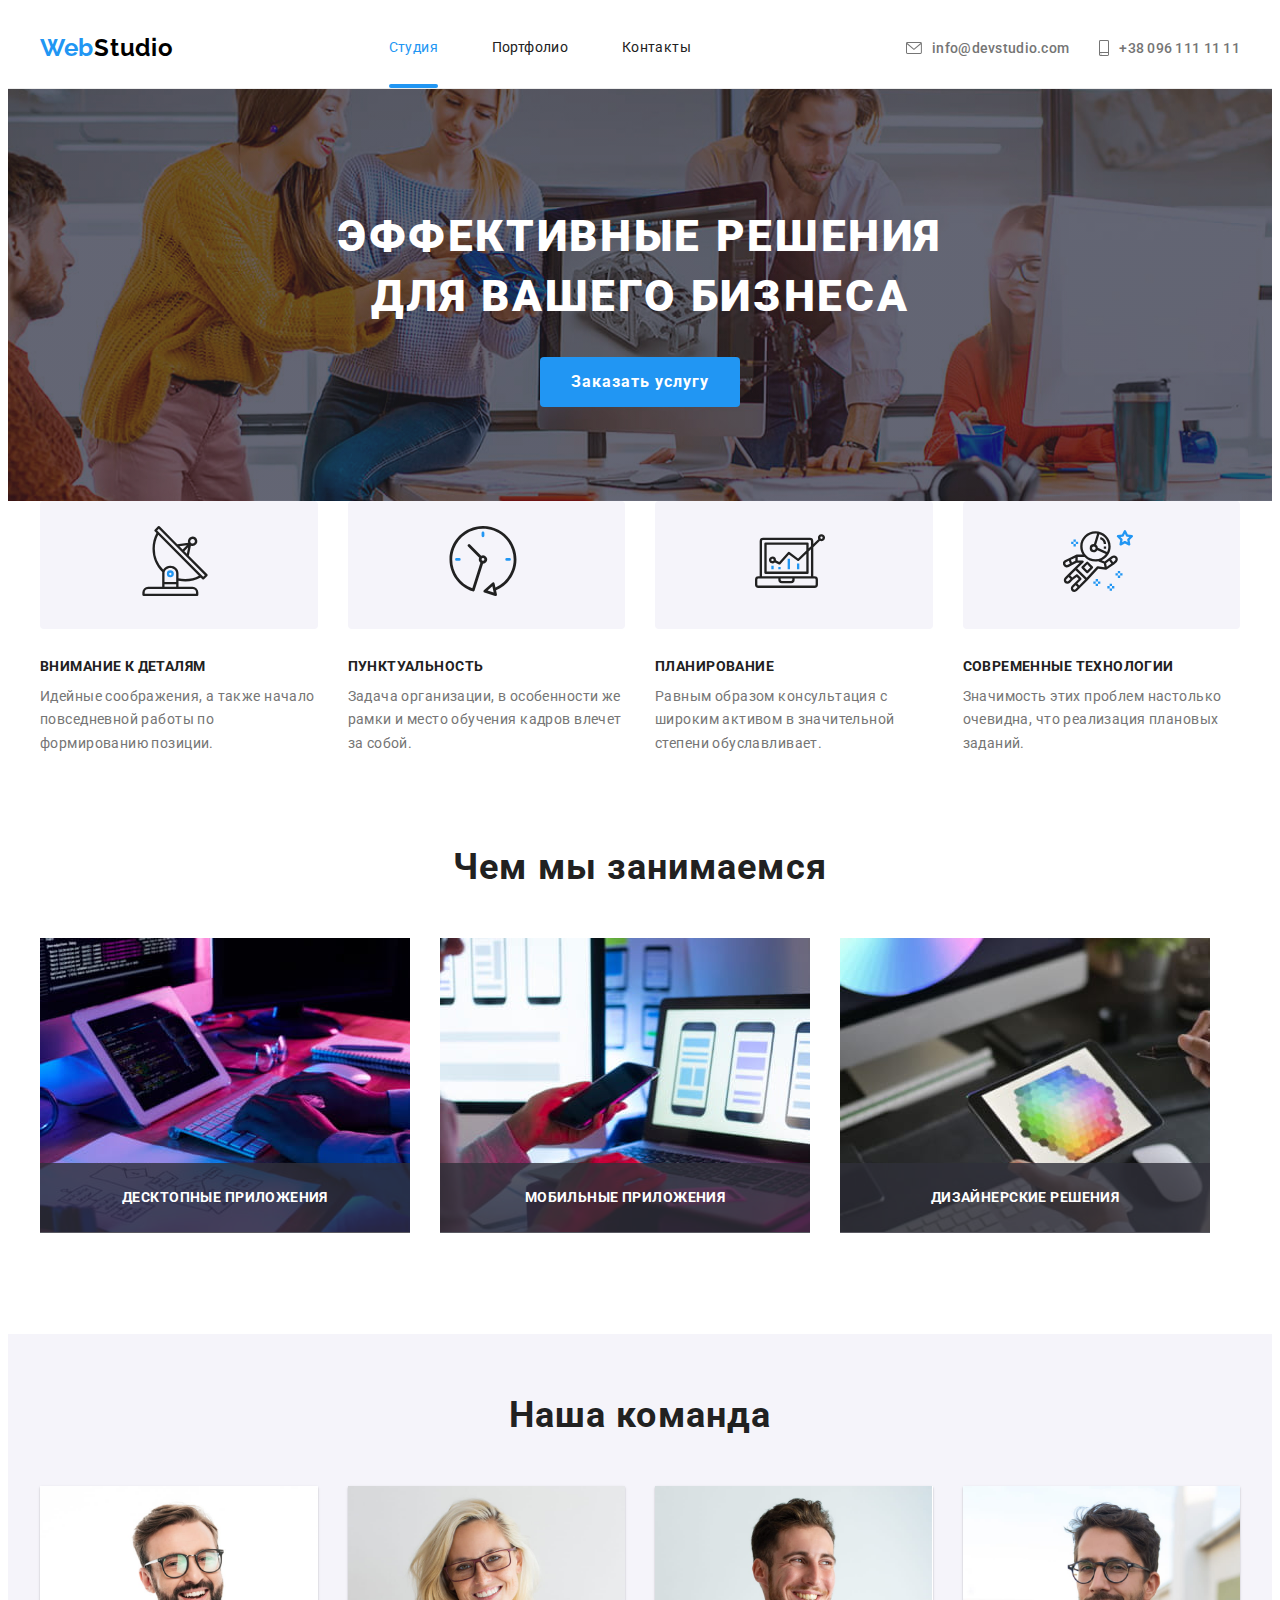
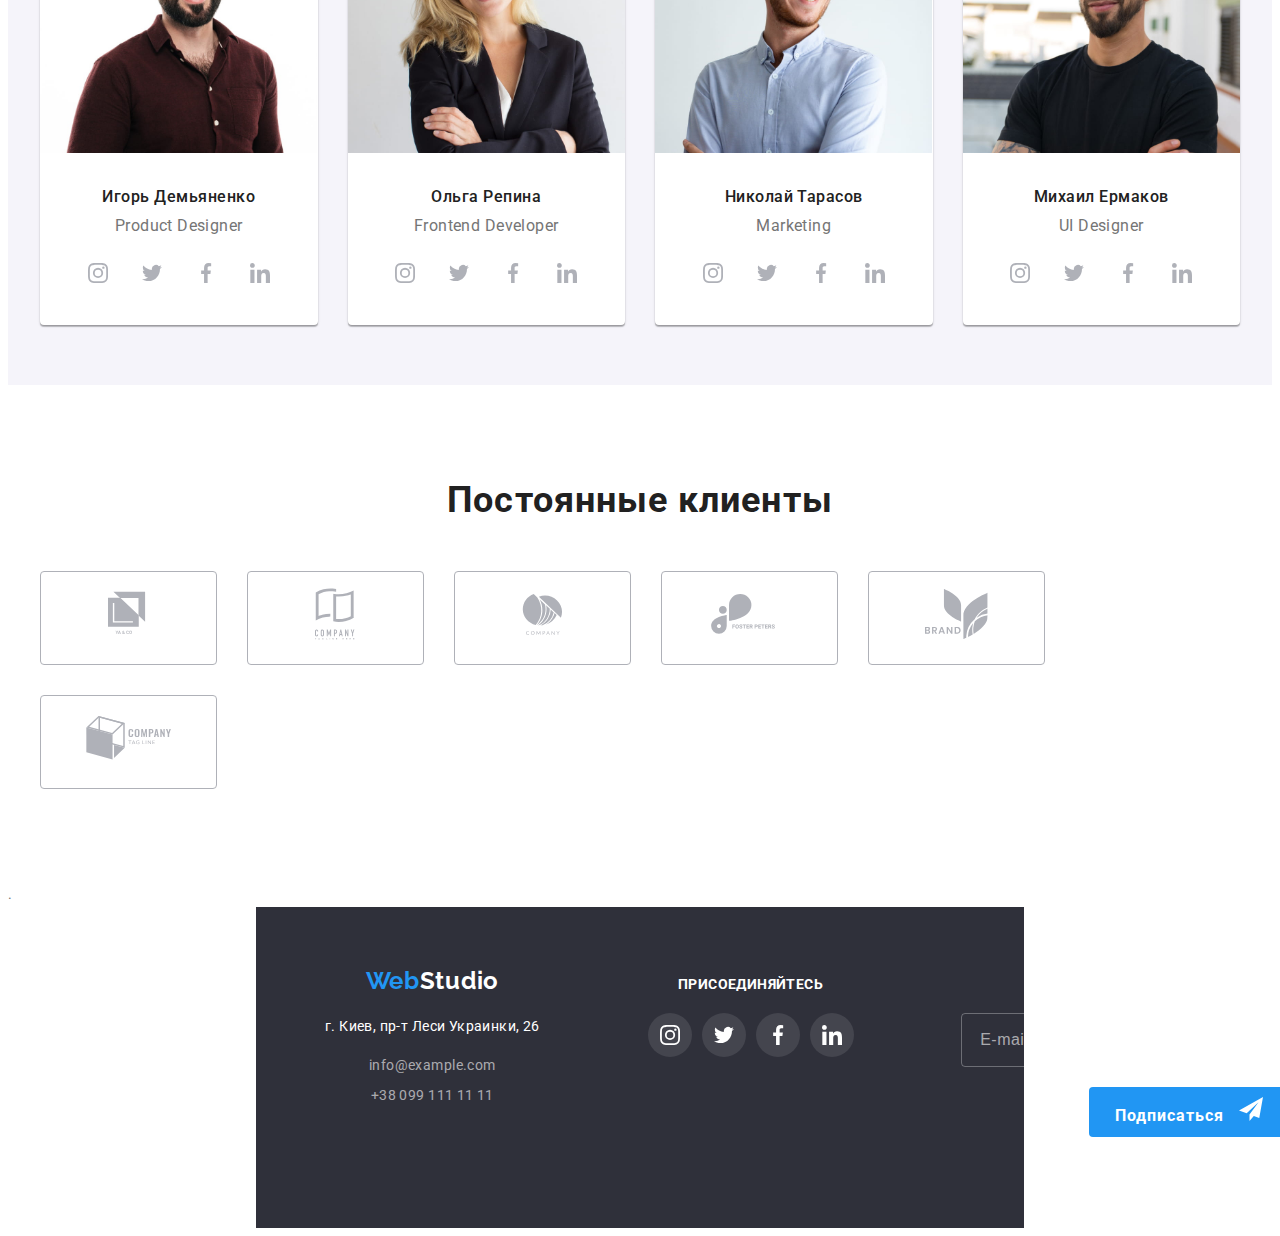
==== commit 0ac8d50a: "clients-tablet-desktop" ====
--- a/index.html
+++ b/index.html
@@ -392,9 +392,57 @@
             </div>
         </section>
 		<!-- Клиенты -->
-.    </main>
+<section class="clients">
+	<div class="container">
+		<h2 class="clients__title title">Постоянные клиенты</h2>
+		<ul class="clients__list list">
+			<li class="clients__item">
+				<a class="clients__link link" href="" target="blanc" rel="noopener noreferrer">
+					<svg class="clients__icon" width="41px" height="46.7px">
+						<use href="./images/icons.svg#icon-logo1"></use>
+					</svg>
+				</a>
+			</li>
+			<li class="clients__item">
+				<a class="clients__link link" href="" target="blanc" rel="noopener noreferrer">
+					<svg class="clients__icon" width="40px" height="52px">
+						<use href="./images/icons.svg#icon-logo2"></use>
+					</svg>
+				</a>
+			</li>
+			<li class="clients__item">
+				<a class="clients__link link" href="" target="blanc" rel="noopener noreferrer">
+					<svg class="clients__icon" width="43.46px" height="41.18px">
+						<use href="./images/icons.svg#icon-logo3"></use>
+					</svg>
+				</a>
+			</li>
+			<li class="clients__item">
+				<a class="clients__link link" href="" target="blanc" rel="noopener noreferrer">
+					<svg class="clients__icon" width="84.44px" height="40.62px">
+						<use href="./images/icons.svg#icon-logo4"></use>
+					</svg>
+				</a>
+			</li>
+			<li class="clients__item">
+				<a class="clients__link link" href="" target="blanc" rel="noopener noreferrer">
+					<svg class="clients__icon" width="62.54px" height="45.43 px">
+						<use href="./images/icons.svg#icon-logo5"></use>
+					</svg>
+				</a>
+			</li>
+			<li class="clients__item">
+				<a class="clients__link link" href="" target="blanc" rel="noopener noreferrer">
+					<svg class="clients__icon" width="93.79px" height="43.93px">
+						<use href="./images/icons.svg#icon-logo6"></use>
+					</svg>
+				</a>
+			</li>
+		</ul>
+	</div>
+</section>.    </main>
     <!-- Футер -->
-    <!-- <footer class="footer">
+    <footer class="footer">
         <div class="footer__container container">
                 <div class="left">
                     <a class="footer__logo logo link" href="./index.html"><span
@@ -462,7 +510,7 @@
                     </form>
                 </div>
         </div>
-    </footer> -->
+    </footer>
     <script src="./js/modal.js"></script>
 	<script src="./js/mobile-menu.js"></script>
 </body>
--- a/css/main.min.css
+++ b/css/main.min.css
@@ -1,2 +1,2 @@
-.visually-hidden{position:absolute !important;clip:rect(1px 1px 1px 1px);clip:rect(1px, 1px, 1px, 1px);padding:0 !important;border:0 !important;height:1px !important;width:1px !important;overflow:hidden}:root{--primary-text-color: #757575;--secondary-color: #212121;--accent-color: #2196f3;--primary-bgc: #ffffff;--secondary-bgc: #f5f4fa;--icons-color: #afb1b8;--time-transition: cubic-bezier(0.4, 0, 0.2, 1)}body{color:var(--primary-text-color);font-family:'Roboto', sans-serif;font-style:normal;font-size:14px;line-height:1.71;letter-spacing:0.03em;background-color:var(--primary-bgc)}.title{margin-bottom:0;margin-top:0}.list{margin-bottom:0;margin-top:0;padding-left:0;list-style:none}.link{text-decoration:none;display:inline-block;transition:color 250ms var(--time-transition)}.link:hover,.link:focus{color:var(--accent-color)}.text{margin-bottom:0;margin-top:0}img{display:inline-block;max-width:100%;height:auto}.header--border{border-bottom:1px solid #ececec}@media screen and (max-width: 767px){.header--border{border:none}}.projects__title,.team__title,.clients__title{margin-bottom:30px;color:var(--secondary-color);font-weight:700;font-size:36px;line-height:1.17;text-align:center;letter-spacing:0.03em}@media screen and (min-width: 1200px){.projects__title,.team__title,.clients__title{margin-bottom:50px}}.container{width:100%;height:100%;padding-left:15px;padding-right:15px;margin-left:auto;margin-right:auto}@media screen and (min-width: 480px){.container{width:480px}}@media screen and (min-width: 768px){.container{width:768px}}@media screen and (min-width: 1200px){.container{width:1200px}}.button{width:200px;height:50px;padding-top:10px;padding-bottom:10px;padding-left:0;padding-right:0;border:none;color:var(--primary-bgc);font-family:inherit;font-weight:700;font-size:16px;line-height:1.88;letter-spacing:0.06em;cursor:pointer;background-color:var(--accent-color);border-radius:4px}.gallery__button{padding:6px 22px;color:var(--secondary-color);font-weight:500;font-size:16px;line-height:1.63;background-color:var(--secondary-bgc);border:none;border-radius:4px;transition:color 250ms var(--time-transition),background-color 250ms var(--time-transition),box-shadow 250ms var(--time-transition)}.gallery__button:hover,.gallery__button:focus{color:var(--primary-bgc);background-color:var(--accent-color);box-shadow:0px 3px 1px rgba(0,0,0,0.1),0px 1px 2px rgba(0,0,0,0.08),0px 2px 2px rgba(0,0,0,0.12)}.logo{font-family:'Raleway', sans-serif;font-weight:700;font-size:24px;line-height:1.17;letter-spacing:0.03em}.logo--first-color{color:var(--accent-color)}@media screen and (max-width: 767px){.header__logo{position:absolute;left:15px;top:50%;transform:translateY(-50%);font-size:24px;line-height:1.16}}@media screen and (min-width: 768px){.header__logo{padding-top:26px}}.header__logo--second-color{color:#000000}.footer__logo--second-color{color:var(--primary-bgc)}.footer__logo{display:block;margin-bottom:20px}.header{height:60px}@media screen and (min-width: 768px){.header{height:80px}}@media screen and (max-width: 767px){.header__container{position:relative}}@media screen and (min-width: 768px){.header__container{display:flex;justify-content:space-between}}.header__button{position:absolute;right:15px;top:50%;transform:translateY(-50%);z-index:10;padding:0;background-color:transparent;border:none}@media screen and (min-width: 768px){.header__button{display:none}}.header__close-icon{display:none}.header__button.is-open .header__burger-icon{display:none}.header__button.is-open .header__close-icon{display:block}@media screen and (max-width: 767px){.header__icon{display:none}}@media screen and (min-width: 480px){.header__contacts{display:flex;flex-direction:column-reverse;padding-bottom:64px;background-color:var(--primary-bgc)}}@media screen and (min-width: 768px){.header__contacts{flex-direction:column;justify-content:space-between;padding-top:21px;padding-bottom:21px}}@media screen and (min-width: 1200px){.header__contacts{flex-direction:row}}@media screen and (max-width: 767px){.header__contacts--tablet{display:none}}@media screen and (min-width: 768px){.header__contacts--mobile{display:none}}@media screen and (min-width: 480px){.header__link{padding-left:40px;font-weight:500;color:var(--primary-text-color)}}@media screen and (min-width: 768px){.header__link{display:flex;align-items:center}}@media screen and (min-width: 1200px){.header__link{padding:0}}@media screen and (min-width: 480px){.header__link--mail{font-size:24px;line-height:1.17;letter-spacing:0.02em}}@media screen and (min-width: 768px){.header__link--mail{font-size:12px;line-height:1.17;letter-spacing:0.02em}}@media screen and (min-width: 1200px){.header__link--mail{font-size:14px;letter-spacing:1.14}}@media screen and (min-width: 480px){.header__link--phone{margin-bottom:32px;font-size:34px;line-height:1.18;letter-spacing:0.02em;color:var(--accent-color)}}@media screen and (min-width: 768px){.header__link--phone{margin-bottom:0;font-size:12px;line-height:1.17;letter-spacing:0.02em;color:var(--primary-text-color)}}@media screen and (min-width: 1200px){.header__link--phone{margin-left:30px;font-size:14px;letter-spacing:1.14}}.header__mail-icon{margin-right:10px;fill:currentColor}@media screen and (min-width: 768px){.header__mail-icon{width:16px;height:12px}}.header__phone-icon{margin-right:10px;fill:currentColor}@media screen and (min-width: 768px){.header__phone-icon{width:10px;height:14px}}@media screen and (min-width: 768px){.header__phone-icon{width:10px;height:16px}}.header__icon-menu:hover,.header__icon-menu:focus{fill:var(--accent-color)}.header__socals-box{padding-left:40px;padding-right:15px;padding-bottom:48px;background-color:var(--primary-bgc)}@media screen and (min-width: 768px){.header__socals-box{display:none}}.header__socals-link{display:inline-block;color:var(--accent-color);font-weight:500;font-size:18px;line-height:1.22;letter-spacing:0.02em}.header__socals-link:not(:last-child){margin-right:20px}@media screen and (max-width: 767px){.header__pagination{display:none;width:100%;height:100%;padding-left:15px;padding-right:15px;margin-left:auto;margin-right:auto;position:fixed;top:0;bottom:0;left:0;right:0;overflow-y:scroll;background-color:var(--primary-bgc)}}.pagination.is-open{display:block}@media screen and (max-width: 767px){.pagination__list{display:block;padding-top:60px;padding-left:40px;padding-right:15px;padding-bottom:302px;font-style:normal;font-weight:500;font-size:40px;line-height:1.18;letter-spacing:0.02em;background-color:var(--primary-bgc)}}@media screen and (max-width: 767px){.pagination__item:not(:last-child){margin-bottom:32px}}@media screen and (min-width: 768px){.pagination__item{display:inline-block;position:relative}.pagination__item:not(:last-child){margin-right:50px}}.pagination__link{color:var(--secondary-color);padding-top:28px;padding-bottom:28px}.pagination__link--current{color:var(--accent-color)}@media screen and (min-width: 768px){.pagination__link--current::after{content:'';position:absolute;bottom:0;left:0;width:100%;height:4px;background-color:var(--accent-color);border-radius:2px}}.hero{max-height:400px;max-width:1600px;margin-left:auto;margin-right:auto;padding-top:118px;padding-bottom:118px;background-color:#c4c4c4;background-image:linear-gradient(to right, rgba(47,48,58,0.4), rgba(47,48,58,0.4)),url(../images/hero.jpg);background-repeat:no-repeat;background-position:center}@media screen and (min-width: 480px){.hero{width:480px;padding-bottom:60px}}@media screen and (min-width: 768px){.hero{width:768px}}@media screen and (min-width: 1200px){.hero{width:100%;max-width:1600px;padding-bottom:94px}}.hero__title{margin-top:0;margin-bottom:30px;color:var(--primary-bgc);font-weight:900;font-size:26px;line-height:1.62;text-align:center;letter-spacing:0.06em;text-transform:uppercase}@media screen and (min-width: 1200px){.hero__title{font-size:44px;line-height:1.36}}.hero__button{display:block;margin-left:auto;margin-right:auto}@media screen and (min-width: 480px){.backdrop{position:fixed;top:0;left:0;width:100%;height:100%;z-index:30;overflow-y:scroll;padding-top:93px;padding-left:15px;padding-right:15px;padding-bottom:94px;background-color:rgba(0,0,0,0.2);opacity:1;transition:opacity 250ms var(--time-transition)}}.is-hidden{opacity:0;pointer-events:none}.is-hidden .modal{transform:translate(-50%, -50%) scale(0)}.modal{position:relative;z-index:15;background-color:var(--primary-bgc);box-shadow:0px 1px 3px rgba(0,0,0,0.12),0px 1px 1px rgba(0,0,0,0.14),0px 2px 1px rgba(0,0,0,0.2);border-radius:4px}@media screen and (min-width: 480px){.modal{width:450px;height:auto;margin-left:auto;margin-right:auto}}@media screen and (min-width: 1200px){.modal{width:528px;height:auto;margin-left:auto;margin-right:auto;top:50%;left:50%;transform:translate(-115%, -50%) scale(1);transition:transform 250ms var(--time-transition)}}.modal__close-btn{position:absolute;top:8px;right:8px;z-index:800;width:30px;height:30px;right:8px;top:8px;cursor:pointer;background-color:transparent;box-sizing:border-box;border:1px solid rgba(0,0,0,0.1);border-radius:50%;transition:outline 250ms var(--time-transition),color 250ms var(--time-transition)}.modal__close-btn:focus,.modal__close-btn:hover{color:var(--accent-color);outline:transparent}.modal__close-icon{fill:currentColor;position:absolute;top:50%;left:50%;transform:translate(-50%, -50%)}.modal__text{margin:0;padding-top:40px;padding-left:40px;padding-right:40px;margin-bottom:12px;color:var(--secondary-color);font-weight:700;font-size:20px;line-height:1.5;text-align:center;letter-spacing:0.03em}@media screen and (min-width: 1200px){.modal__text{line-height:1.15}}.modal__form{padding-left:40px;padding-right:40px}.modal__box{display:flex;flex-direction:column;margin-bottom:10px;color:var(--primary-text-color);font-weight:400;font-size:12px;line-height:1.16;letter-spacing:0.01em}.modal__box:hover,.modal__box:focus{color:var(--accent-color);transition:color 250ms var(--time-transition)}.modal__label{position:relative;margin-top:4px}.modal__input{width:100%;padding-left:30px;height:40px;margin:0;background-color:transparent;border:1px solid rgba(33,33,33,0.2);border-radius:4px;transition:outline 250ms var(--time-transition),border 250ms var(--time-transition)}.modal__input:focus{outline:transparent;border:1px solid var(--accent-color)}.modal__input:focus+.modal__icon{fill:var(--accent-color)}.modal__input::placeholder{font-weight:400;font-size:12px;line-height:1.16;letter-spacing:0.01em;color:rgba(117,117,117,0.5)}.modal__icon{position:absolute;top:50%;left:15px;transform:translateY(-50%);fill:#000;transition:fill 250ms var(--time-transition)}textarea.modal__input{resize:none;height:120px;padding-top:12px;padding-bottom:12px;padding-left:16px;padding-right:16px}.modal__checkbox{display:flex;align-items:center;justify-content:center}.modal__checkbox-input{-webkit-appearance:none;-moz-appearance:none;appearance:none}.modal__checkbox-input:focus+.modal__checkbox-icon{outline:3px solid var(--accent-color)}.modal__checkbox-input:checked+.modal__checkbox-icon{background-color:var(--accent-color);fill:var(--primary-bgc);border:transparent}.modal__checkbox-icon{margin-right:4px;fill:transparent;background-color:transparent;border-radius:2px;border:2px solid #000;transition:background-color 250ms var(--time-transition),fill 250ms var(--time-transition),border 250ms var(--time-transition)}.modal__link{font-size:12px;line-height:1.17;color:var(--accent-color)}@media screen and (min-width: 1200px){.modal__link{font-size:14px;line-height:1.71}}.modal__checkbox-text{font-size:12px;line-height:1.17}@media screen and (min-width: 1200px){.modal__checkbox-text{font-size:14px;line-height:1.71}}.modal__submit-button{margin-top:30px;margin-left:85px;margin-right:85px;margin-bottom:40px}.features{padding-bottom:60px}@media screen and (min-width: 1200px){.features{padding-bottom:94px}}@media screen and (min-width: 768px){.features__list{display:flex;flex-wrap:wrap;margin-top:-30px;margin-left:-30px}}@media screen and (min-width: 768px){.features__item{flex-basis:calc(( 100% - 30px * 3) /2);height:251px;margin-top:30px;margin-left:30px}}@media screen and (min-width: 1200px){.features__item{flex-basis:calc((100% - 4*30px) / 4)}}.features__icon-box{background-color:#f5f4fa;border-radius:4px}@media screen and (min-width: 480px){.features__icon-box{padding-top:25px;padding-bottom:25px;padding-left:190px;padding-right:190px;margin-bottom:30px}}@media screen and (min-width: 768px){.features__icon-box{padding-left:142px;padding-right:142px}}@media screen and (min-width: 1200px){.features__icon-box{padding-left:100px;padding-right:100px}}.features__title{margin-bottom:10px;color:var(--secondary-color);font-weight:700;font-size:14px;line-height:1.14;letter-spacing:0.03em;text-transform:uppercase}.projects{display:none;padding-bottom:94px}@media screen and (min-width: 1200px){.projects{display:flex}}.projects__list{display:flex}.projects__item{position:relative;width:calc((100% - 3 * 30 px) / 3)}.projects__item:not(:last-child){margin-right:30px}.projects__text{position:absolute;top:100%;transform:translateY(-110%);width:370px;height:70px;display:flex;align-items:center;justify-content:center;color:var(--primary-bgc);font-size:14px;font-weight:700;line-height:1.14;letter-spacing:0.03em;text-transform:uppercase;background-color:rgba(47,48,58,0.8)}.team{padding-bottom:60px;padding-top:60px;font-weight:400;font-size:16px;line-height:1.19;text-align:center;background-color:var(--secondary-bgc)}@media screen and (min-width: 768px){.team__list{display:flex;flex-wrap:wrap;margin-top:-30px;margin-left:-30px}}.team__item{padding-bottom:24px;background-color:var(--primary-bgc);box-shadow:0px 1px 3px rgba(0,0,0,0.12),0px 1px 1px rgba(0,0,0,0.14),0px 2px 1px rgba(0,0,0,0.2);border-radius:0px 0px 4px 4px}@media screen and (max-width: 767px){.team__item:not(:last-child){margin-bottom:30px}}@media screen and (min-width: 768px){.team__item{width:calc((100% - 2 * 30px) / 2);margin-top:30px;margin-left:30px}}@media screen and (min-width: 1200px){.team__item{padding-bottom:30px;width:calc((100% - 4 * 30px) / 4)}}.team__box{padding-top:30px;padding-bottom:16px;padding-left:auto;padding-right:auto}.team__item-title{color:var(--secondary-color);font-weight:500;font-size:16px;line-height:1.19;letter-spacing:0.03em;margin-bottom:10px}.socals__list{display:flex;justify-content:center}.socals__link{color:var(--icons-color);background-color:var(--primary-bgc);border-radius:50%;transition:background-color 250ms var(--time-transition),color 250ms var(--time-transition)}@media screen and (min-width: 1200px){.socals__link{display:flex;justify-content:center;align-items:center;width:44px;height:44px}}@media screen and (min-width: 1200px){.socals__link:hover,.socals__link:focus{background-color:var(--accent-color);color:var(--primary-bgc)}}.socals__item{display:flex;align-items:center;justify-content:center;width:44px;height:44px}.socals__item:not(:last-child){margin-right:10px}.socals__icon{fill:currentColor}.footer__socal-link{display:flex;justify-content:center;align-items:center;width:44px;height:44px;background-color:rgba(255,255,255,0.1);border-radius:50%}.footer__socal-item:not(:last-child){margin-right:10px}.footer__socal-icon{fill:var(--primary-bgc)}.clients{padding-top:60px;padding-bottom:60px}.clients__list{display:flex;flex-wrap:wrap;margin-top:-30px;margin-left:-30px}.clients__item{display:flex;justify-content:center;align-items:center;width:calc((100% - 30px * 2) / 2);height:92px;margin-top:30px;margin-left:30px;border:1px solid var(--icons-color);border-radius:4px;transition:border 250ms var(--time-transition),color 250ms var(--time-transition)}.clients__item:hover,.clients__item:focus{border:1px solid var(--accent-color)}.clients__link{color:var(--icons-color)}.clients__icon{fill:currentColor}.adress{font-style:normal;font-weight:400;font-size:14px;line-height:1.71}.adress__map-item{margin-bottom:15px}.adress__mail-item{margin-bottom:6px}.adress__map-link{color:var(--primary-bgc)}.adress__mail-link,.adress__phone-link{color:rgba(255,255,255,0.6)}.footer__input{height:50px;width:450px;margin:0;background-color:transparent;border:1px solid rgba(255,255,255,0.3);border-radius:4px;margin-bottom:20px}.footer__input::placeholder{padding-left:16px;font-size:16px;line-height:1.25;letter-spacing:0.03em;color:rgba(255,255,255,0.6)}.footer__submit-button{margin-left:12px;display:inline-flex;justify-content:center;align-items:center}.footer__send-icon{margin-left:10px;fill:var(--primary-bgc)}.footer{padding-top:60px;padding-bottom:60px;margin-left:auto;margin-right:auto;background-color:#2f303a}@media screen and (min-width: 480px){.footer{width:480px}}@media screen and (min-width: 768px){.footer{width:768px}}.footer__container{align-items:baseline}@media screen and (min-width: 768px){.footer__container{display:flex;flex-wrap:wrap;justify-content:space-around}}.left{text-align:center;padding-bottom:60px}.middle{text-align:center;padding-bottom:60px}.footer__appeal{margin-bottom:20px;color:var(--primary-bgc);font-weight:700;font-size:14px;line-height:1.14;letter-spacing:0.03em;text-transform:uppercase}.right{text-align:center}@media screen and (min-width: 768px){.footer__submit-button{display:block;margin-left:auto;margin-right:auto}}.gallery{padding-top:94px;font-size:16px;line-height:1.88}.buttons__list{display:flex;flex-wrap:wrap;justify-content:flex-start;margin-bottom:40px}@media screen and (min-width: 768px){.buttons__list{justify-content:center;margin-bottom:30px}}.buttons__item:not(:last-child){margin-right:8px}.buttons__item:nth-child(-n+3){margin-bottom:10px}.gallery__list{display:flex;flex-wrap:wrap;padding-bottom:94px;margin-top:-30px;margin-left:-30px}@media screen and (min-width: 768px){.gallery__list{margin-top:-30px;margin-left:-30px}}.gallery__item{border:1px solid #eeeeee;transition:box-shadow 250ms var(--time-transition)}@media screen and (min-width: 480px){.gallery__item{width:100%;margin-top:30px;margin-left:30px}}@media screen and (min-width: 768px){.gallery__item{width:calc((100% - 2 * 30px) / 2);margin-top:30px;margin-left:30px}}.gallery__item:hover,.gallery__item:focus{box-shadow:0px 1px 1px rgba(0,0,0,0.12),0px 4px 4px rgba(0,0,0,0.06),1px 4px 6px rgba(0,0,0,0.16)}.gallery__item:hover .gallery__overlay,.gallery__item:focus .gallery__overlay{transform:translateY(0)}.gallery__name{padding-top:20px;padding-bottom:20px;padding-left:24px;padding-right:24px}.gallery__title{color:var(--secondary-color);font-weight:700;font-size:18px;line-height:2;letter-spacing:0.06em}.gallery__box{position:relative;overflow:hidden}.gallery__overlay{position:absolute;bottom:0;width:100%;height:100%;color:var(--primary-bgc);font-size:18px;line-height:1.56;background-color:rgba(33,150,243,0.9);transform:translateY(100%);transition:transform 250ms var(--time-transition)}.gallery__description{margin:0;padding-left:24px;padding-right:24px;padding-top:63px;padding-bottom:63px}
+.visually-hidden{position:absolute !important;clip:rect(1px 1px 1px 1px);clip:rect(1px, 1px, 1px, 1px);padding:0 !important;border:0 !important;height:1px !important;width:1px !important;overflow:hidden}:root{--primary-text-color: #757575;--secondary-color: #212121;--accent-color: #2196f3;--primary-bgc: #ffffff;--secondary-bgc: #f5f4fa;--icons-color: #afb1b8;--time-transition: cubic-bezier(0.4, 0, 0.2, 1)}body{color:var(--primary-text-color);font-family:'Roboto', sans-serif;font-style:normal;font-size:14px;line-height:1.71;letter-spacing:0.03em;background-color:var(--primary-bgc)}.title{margin-bottom:0;margin-top:0}.list{margin-bottom:0;margin-top:0;padding-left:0;list-style:none}.link{text-decoration:none;display:inline-block;transition:color 250ms var(--time-transition)}.link:hover,.link:focus{color:var(--accent-color)}.text{margin-bottom:0;margin-top:0}img{display:inline-block;max-width:100%;height:auto}.header--border{border-bottom:1px solid #ececec}@media screen and (max-width: 767px){.header--border{border:none}}.projects__title,.team__title,.clients__title{margin-bottom:30px;color:var(--secondary-color);font-weight:700;font-size:28px;line-height:1.18;text-align:center;letter-spacing:0.03em}@media screen and (min-width: 1200px){.projects__title,.team__title,.clients__title{margin-bottom:50px;font-size:36px;line-height:1.17}}.container{width:100%;height:100%;padding-left:15px;padding-right:15px;margin-left:auto;margin-right:auto}@media screen and (min-width: 480px){.container{width:480px}}@media screen and (min-width: 768px){.container{width:768px}}@media screen and (min-width: 1200px){.container{width:1200px}}.button{width:200px;height:50px;padding-top:10px;padding-bottom:10px;padding-left:0;padding-right:0;border:none;color:var(--primary-bgc);font-family:inherit;font-weight:700;font-size:16px;line-height:1.88;letter-spacing:0.06em;cursor:pointer;background-color:var(--accent-color);border-radius:4px}.gallery__button{padding:6px 22px;color:var(--secondary-color);font-weight:500;font-size:16px;line-height:1.63;background-color:var(--secondary-bgc);border:none;border-radius:4px;transition:color 250ms var(--time-transition),background-color 250ms var(--time-transition),box-shadow 250ms var(--time-transition)}.gallery__button:hover,.gallery__button:focus{color:var(--primary-bgc);background-color:var(--accent-color);box-shadow:0px 3px 1px rgba(0,0,0,0.1),0px 1px 2px rgba(0,0,0,0.08),0px 2px 2px rgba(0,0,0,0.12)}.logo{font-family:'Raleway', sans-serif;font-weight:700;font-size:24px;line-height:1.17;letter-spacing:0.03em}.logo--first-color{color:var(--accent-color)}@media screen and (max-width: 767px){.header__logo{position:absolute;left:15px;top:50%;transform:translateY(-50%);font-size:24px;line-height:1.16}}@media screen and (min-width: 768px){.header__logo{padding-top:26px}}.header__logo--second-color{color:#000000}.footer__logo--second-color{color:var(--primary-bgc)}.footer__logo{display:block;margin-bottom:20px}.header{height:60px}@media screen and (min-width: 768px){.header{height:80px}}@media screen and (max-width: 767px){.header__container{position:relative}}@media screen and (min-width: 768px){.header__container{display:flex;justify-content:space-between}}.header__button{position:absolute;right:15px;top:50%;transform:translateY(-50%);z-index:10;padding:0;background-color:transparent;border:none}@media screen and (min-width: 768px){.header__button{display:none}}.header__close-icon{display:none}.header__button.is-open .header__burger-icon{display:none}.header__button.is-open .header__close-icon{display:block}@media screen and (max-width: 767px){.header__icon{display:none}}@media screen and (min-width: 480px){.header__contacts{display:flex;flex-direction:column-reverse;padding-bottom:64px;background-color:var(--primary-bgc)}}@media screen and (min-width: 768px){.header__contacts{flex-direction:column;justify-content:space-between;padding-top:21px;padding-bottom:21px}}@media screen and (min-width: 1200px){.header__contacts{flex-direction:row}}@media screen and (max-width: 767px){.header__contacts--tablet{display:none}}@media screen and (min-width: 768px){.header__contacts--mobile{display:none}}@media screen and (min-width: 480px){.header__link{padding-left:40px;font-weight:500;color:var(--primary-text-color)}}@media screen and (min-width: 768px){.header__link{display:flex;align-items:center}}@media screen and (min-width: 1200px){.header__link{padding:0}}@media screen and (min-width: 480px){.header__link--mail{font-size:24px;line-height:1.17;letter-spacing:0.02em}}@media screen and (min-width: 768px){.header__link--mail{font-size:12px;line-height:1.17;letter-spacing:0.02em}}@media screen and (min-width: 1200px){.header__link--mail{font-size:14px;letter-spacing:1.14}}@media screen and (min-width: 480px){.header__link--phone{margin-bottom:32px;font-size:34px;line-height:1.18;letter-spacing:0.02em;color:var(--accent-color)}}@media screen and (min-width: 768px){.header__link--phone{margin-bottom:0;font-size:12px;line-height:1.17;letter-spacing:0.02em;color:var(--primary-text-color)}}@media screen and (min-width: 1200px){.header__link--phone{margin-left:30px;font-size:14px;letter-spacing:1.14}}.header__mail-icon{margin-right:10px;fill:currentColor}@media screen and (min-width: 768px){.header__mail-icon{width:16px;height:12px}}.header__phone-icon{margin-right:10px;fill:currentColor}@media screen and (min-width: 768px){.header__phone-icon{width:10px;height:14px}}@media screen and (min-width: 768px){.header__phone-icon{width:10px;height:16px}}.header__icon-menu:hover,.header__icon-menu:focus{fill:var(--accent-color)}.header__socals-box{padding-left:40px;padding-right:15px;padding-bottom:48px;background-color:var(--primary-bgc)}@media screen and (min-width: 768px){.header__socals-box{display:none}}.header__socals-link{display:inline-block;color:var(--accent-color);font-weight:500;font-size:18px;line-height:1.22;letter-spacing:0.02em}.header__socals-link:not(:last-child){margin-right:20px}@media screen and (max-width: 767px){.header__pagination{display:none;width:100%;height:100%;padding-left:15px;padding-right:15px;margin-left:auto;margin-right:auto;position:fixed;top:0;bottom:0;left:0;right:0;overflow-y:scroll;background-color:var(--primary-bgc)}}.pagination.is-open{display:block}@media screen and (max-width: 767px){.pagination__list{display:block;padding-top:60px;padding-left:40px;padding-right:15px;padding-bottom:302px;font-style:normal;font-weight:500;font-size:40px;line-height:1.18;letter-spacing:0.02em;background-color:var(--primary-bgc)}}@media screen and (max-width: 767px){.pagination__item:not(:last-child){margin-bottom:32px}}@media screen and (min-width: 768px){.pagination__item{display:inline-block;position:relative}.pagination__item:not(:last-child){margin-right:50px}}.pagination__link{color:var(--secondary-color);padding-top:28px;padding-bottom:28px}.pagination__link--current{color:var(--accent-color)}@media screen and (min-width: 768px){.pagination__link--current::after{content:'';position:absolute;bottom:0;left:0;width:100%;height:4px;background-color:var(--accent-color);border-radius:2px}}.hero{max-height:400px;max-width:1600px;margin-left:auto;margin-right:auto;padding-top:118px;padding-bottom:118px;background-color:#c4c4c4;background-image:linear-gradient(to right, rgba(47,48,58,0.4), rgba(47,48,58,0.4)),url(../images/hero.jpg);background-repeat:no-repeat;background-position:center}@media screen and (min-width: 480px){.hero{width:480px;padding-bottom:60px}}@media screen and (min-width: 768px){.hero{width:768px}}@media screen and (min-width: 1200px){.hero{width:100%;max-width:1600px;padding-bottom:94px}}.hero__title{margin-top:0;margin-bottom:30px;color:var(--primary-bgc);font-weight:900;font-size:26px;line-height:1.62;text-align:center;letter-spacing:0.06em;text-transform:uppercase}@media screen and (min-width: 1200px){.hero__title{font-size:44px;line-height:1.36}}.hero__button{display:block;margin-left:auto;margin-right:auto}@media screen and (min-width: 480px){.backdrop{position:fixed;top:0;left:0;width:100%;height:100%;z-index:30;overflow-y:scroll;padding-top:93px;padding-left:15px;padding-right:15px;padding-bottom:94px;background-color:rgba(0,0,0,0.2);opacity:1;transition:opacity 250ms var(--time-transition)}}.is-hidden{opacity:0;pointer-events:none}.is-hidden .modal{transform:translate(-50%, -50%) scale(0)}.modal{position:relative;z-index:15;background-color:var(--primary-bgc);box-shadow:0px 1px 3px rgba(0,0,0,0.12),0px 1px 1px rgba(0,0,0,0.14),0px 2px 1px rgba(0,0,0,0.2);border-radius:4px}@media screen and (min-width: 480px){.modal{width:450px;height:auto;margin-left:auto;margin-right:auto}}@media screen and (min-width: 1200px){.modal{width:528px;height:auto;margin-left:auto;margin-right:auto;top:50%;left:50%;transform:translate(-115%, -50%) scale(1);transition:transform 250ms var(--time-transition)}}.modal__close-btn{position:absolute;top:8px;right:8px;z-index:800;width:30px;height:30px;right:8px;top:8px;cursor:pointer;background-color:transparent;box-sizing:border-box;border:1px solid rgba(0,0,0,0.1);border-radius:50%;transition:outline 250ms var(--time-transition),color 250ms var(--time-transition)}.modal__close-btn:focus,.modal__close-btn:hover{color:var(--accent-color);outline:transparent}.modal__close-icon{fill:currentColor;position:absolute;top:50%;left:50%;transform:translate(-50%, -50%)}.modal__text{margin:0;padding-top:40px;padding-left:40px;padding-right:40px;margin-bottom:12px;color:var(--secondary-color);font-weight:700;font-size:20px;line-height:1.5;text-align:center;letter-spacing:0.03em}@media screen and (min-width: 1200px){.modal__text{line-height:1.15}}.modal__form{padding-left:40px;padding-right:40px}.modal__box{display:flex;flex-direction:column;margin-bottom:10px;color:var(--primary-text-color);font-weight:400;font-size:12px;line-height:1.16;letter-spacing:0.01em}.modal__box:hover,.modal__box:focus{color:var(--accent-color);transition:color 250ms var(--time-transition)}.modal__label{position:relative;margin-top:4px}.modal__input{width:100%;padding-left:30px;height:40px;margin:0;background-color:transparent;border:1px solid rgba(33,33,33,0.2);border-radius:4px;transition:outline 250ms var(--time-transition),border 250ms var(--time-transition)}.modal__input:focus{outline:transparent;border:1px solid var(--accent-color)}.modal__input:focus+.modal__icon{fill:var(--accent-color)}.modal__input::placeholder{font-weight:400;font-size:12px;line-height:1.16;letter-spacing:0.01em;color:rgba(117,117,117,0.5)}.modal__icon{position:absolute;top:50%;left:15px;transform:translateY(-50%);fill:#000;transition:fill 250ms var(--time-transition)}textarea.modal__input{resize:none;height:120px;padding-top:12px;padding-bottom:12px;padding-left:16px;padding-right:16px}.modal__checkbox{display:flex;align-items:center;justify-content:center}.modal__checkbox-input{-webkit-appearance:none;-moz-appearance:none;appearance:none}.modal__checkbox-input:focus+.modal__checkbox-icon{outline:3px solid var(--accent-color)}.modal__checkbox-input:checked+.modal__checkbox-icon{background-color:var(--accent-color);fill:var(--primary-bgc);border:transparent}.modal__checkbox-icon{margin-right:4px;fill:transparent;background-color:transparent;border-radius:2px;border:2px solid #000;transition:background-color 250ms var(--time-transition),fill 250ms var(--time-transition),border 250ms var(--time-transition)}.modal__link{font-size:12px;line-height:1.17;color:var(--accent-color)}@media screen and (min-width: 1200px){.modal__link{font-size:14px;line-height:1.71}}.modal__checkbox-text{font-size:12px;line-height:1.17}@media screen and (min-width: 1200px){.modal__checkbox-text{font-size:14px;line-height:1.71}}.modal__submit-button{margin-top:30px;margin-left:85px;margin-right:85px;margin-bottom:40px}.features{padding-bottom:60px}@media screen and (min-width: 1200px){.features{padding-bottom:94px}}@media screen and (min-width: 768px){.features__list{display:flex;flex-wrap:wrap;margin-top:-30px;margin-left:-30px}}@media screen and (min-width: 768px){.features__item{flex-basis:calc(( 100% - 30px * 3) /2);height:251px;margin-top:30px;margin-left:30px}}@media screen and (min-width: 1200px){.features__item{flex-basis:calc((100% - 4*30px) / 4)}}.features__icon-box{background-color:#f5f4fa;border-radius:4px}@media screen and (min-width: 480px){.features__icon-box{padding-top:25px;padding-bottom:25px;padding-left:190px;padding-right:190px;margin-bottom:30px}}@media screen and (min-width: 768px){.features__icon-box{padding-left:142px;padding-right:142px}}@media screen and (min-width: 1200px){.features__icon-box{padding-left:100px;padding-right:100px}}.features__title{margin-bottom:10px;color:var(--secondary-color);font-weight:700;font-size:14px;line-height:1.14;letter-spacing:0.03em;text-transform:uppercase}.projects{display:none;padding-bottom:94px}@media screen and (min-width: 1200px){.projects{display:flex}}.projects__list{display:flex}.projects__item{position:relative;width:calc((100% - 3 * 30 px) / 3)}.projects__item:not(:last-child){margin-right:30px}.projects__text{position:absolute;top:100%;transform:translateY(-110%);width:370px;height:70px;display:flex;align-items:center;justify-content:center;color:var(--primary-bgc);font-size:14px;font-weight:700;line-height:1.14;letter-spacing:0.03em;text-transform:uppercase;background-color:rgba(47,48,58,0.8)}.team{padding-bottom:60px;padding-top:60px;font-weight:400;font-size:16px;line-height:1.19;text-align:center;background-color:var(--secondary-bgc)}@media screen and (min-width: 768px){.team__list{display:flex;flex-wrap:wrap;margin-top:-30px;margin-left:-30px}}.team__item{padding-bottom:24px;background-color:var(--primary-bgc);box-shadow:0px 1px 3px rgba(0,0,0,0.12),0px 1px 1px rgba(0,0,0,0.14),0px 2px 1px rgba(0,0,0,0.2);border-radius:0px 0px 4px 4px}@media screen and (max-width: 767px){.team__item:not(:last-child){margin-bottom:30px}}@media screen and (min-width: 768px){.team__item{width:calc((100% - 2 * 30px) / 2);margin-top:30px;margin-left:30px}}@media screen and (min-width: 1200px){.team__item{padding-bottom:30px;width:calc((100% - 4 * 30px) / 4)}}.team__box{padding-top:30px;padding-bottom:16px;padding-left:auto;padding-right:auto}.team__item-title{color:var(--secondary-color);font-weight:500;font-size:16px;line-height:1.19;letter-spacing:0.03em;margin-bottom:10px}.socals__list{display:flex;justify-content:center}.socals__link{color:var(--icons-color);background-color:var(--primary-bgc);border-radius:50%;transition:background-color 250ms var(--time-transition),color 250ms var(--time-transition)}@media screen and (min-width: 1200px){.socals__link{display:flex;justify-content:center;align-items:center;width:44px;height:44px}}@media screen and (min-width: 1200px){.socals__link:hover,.socals__link:focus{background-color:var(--accent-color);color:var(--primary-bgc)}}.socals__item{display:flex;align-items:center;justify-content:center;width:44px;height:44px}.socals__item:not(:last-child){margin-right:10px}.socals__icon{fill:currentColor}.footer__socal-link{display:flex;justify-content:center;align-items:center;width:44px;height:44px;background-color:rgba(255,255,255,0.1);border-radius:50%}.footer__socal-item:not(:last-child){margin-right:10px}.footer__socal-icon{fill:var(--primary-bgc)}.clients{padding-top:60px;padding-bottom:60px}@media screen and (min-width: 1200px){.clients{padding-top:94px;padding-bottom:94px}}.clients__list{display:flex;flex-wrap:wrap;margin-top:-30px;margin-left:-30px}.clients__item{display:flex;justify-content:center;align-items:center;width:calc((100% - 30px * 2) / 2);height:92px;margin-top:30px;margin-left:30px;border:1px solid var(--icons-color);border-radius:4px;transition:border 250ms var(--time-transition),color 250ms var(--time-transition)}.clients__item:hover,.clients__item:focus{border:1px solid var(--accent-color)}.clients__item:hover .clients__link,.clients__item:focus .clients__link{color:var(--accent-color)}@media screen and (min-width: 768px){.clients__item{width:calc((100% - 3 * 30px) / 3)}}@media screen and (min-width: 1200px){.clients__item{width:calc((100% - 6 * 30px) / 6)}}.clients__link{color:var(--icons-color)}.clients__icon{fill:currentColor}.adress{font-style:normal;font-weight:400;font-size:14px;line-height:1.71}.adress__map-item{margin-bottom:15px}.adress__mail-item{margin-bottom:6px}.adress__map-link{color:var(--primary-bgc)}.adress__mail-link,.adress__phone-link{color:rgba(255,255,255,0.6)}.footer__input{height:50px;width:450px;margin:0;background-color:transparent;border:1px solid rgba(255,255,255,0.3);border-radius:4px;margin-bottom:20px}.footer__input::placeholder{padding-left:16px;font-size:16px;line-height:1.25;letter-spacing:0.03em;color:rgba(255,255,255,0.6)}.footer__submit-button{margin-left:12px;display:inline-flex;justify-content:center;align-items:center}.footer__send-icon{margin-left:10px;fill:var(--primary-bgc)}.footer{padding-top:60px;padding-bottom:60px;margin-left:auto;margin-right:auto;background-color:#2f303a}@media screen and (min-width: 480px){.footer{width:480px}}@media screen and (min-width: 768px){.footer{width:768px}}.footer__container{align-items:baseline}@media screen and (min-width: 768px){.footer__container{display:flex;flex-wrap:wrap;justify-content:space-around}}.left{text-align:center;padding-bottom:60px}.middle{text-align:center;padding-bottom:60px}.footer__appeal{margin-bottom:20px;color:var(--primary-bgc);font-weight:700;font-size:14px;line-height:1.14;letter-spacing:0.03em;text-transform:uppercase}.right{text-align:center}@media screen and (min-width: 768px){.footer__submit-button{display:block;margin-left:auto;margin-right:auto}}.gallery{padding-top:94px;font-size:16px;line-height:1.88}.buttons__list{display:flex;flex-wrap:wrap;justify-content:flex-start;margin-bottom:40px}@media screen and (min-width: 768px){.buttons__list{justify-content:center;margin-bottom:30px}}.buttons__item:not(:last-child){margin-right:8px}.buttons__item:nth-child(-n+3){margin-bottom:10px}.gallery__list{display:flex;flex-wrap:wrap;padding-bottom:94px;margin-top:-30px;margin-left:-30px}@media screen and (min-width: 768px){.gallery__list{margin-top:-30px;margin-left:-30px}}.gallery__item{border:1px solid #eeeeee;transition:box-shadow 250ms var(--time-transition)}@media screen and (min-width: 480px){.gallery__item{width:100%;margin-top:30px;margin-left:30px}}@media screen and (min-width: 768px){.gallery__item{width:calc((100% - 2 * 30px) / 2);margin-top:30px;margin-left:30px}}.gallery__item:hover,.gallery__item:focus{box-shadow:0px 1px 1px rgba(0,0,0,0.12),0px 4px 4px rgba(0,0,0,0.06),1px 4px 6px rgba(0,0,0,0.16)}.gallery__item:hover .gallery__overlay,.gallery__item:focus .gallery__overlay{transform:translateY(0)}.gallery__name{padding-top:20px;padding-bottom:20px;padding-left:24px;padding-right:24px}.gallery__title{color:var(--secondary-color);font-weight:700;font-size:18px;line-height:2;letter-spacing:0.06em}.gallery__box{position:relative;overflow:hidden}.gallery__overlay{position:absolute;bottom:0;width:100%;height:100%;color:var(--primary-bgc);font-size:18px;line-height:1.56;background-color:rgba(33,150,243,0.9);transform:translateY(100%);transition:transform 250ms var(--time-transition)}.gallery__description{margin:0;padding-left:24px;padding-right:24px;padding-top:63px;padding-bottom:63px}
 /*# sourceMappingURL=main.min.css.map */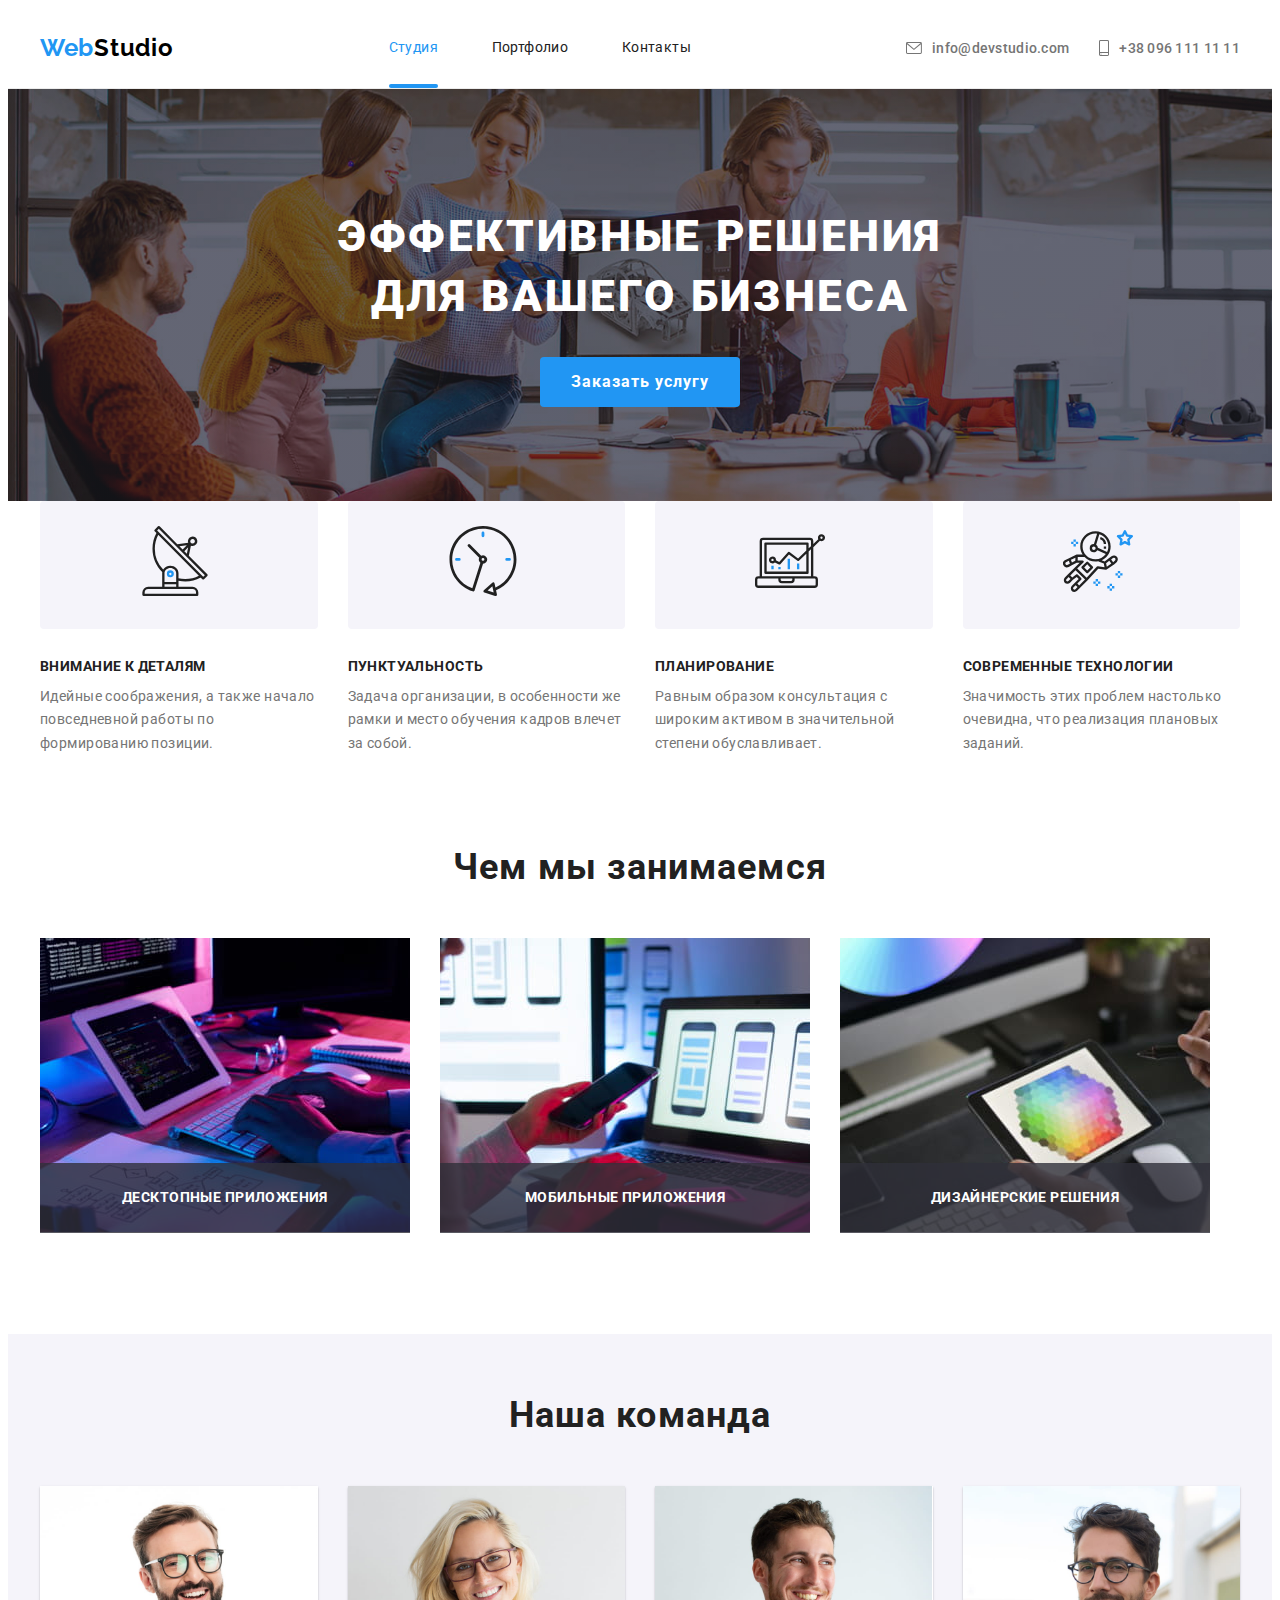
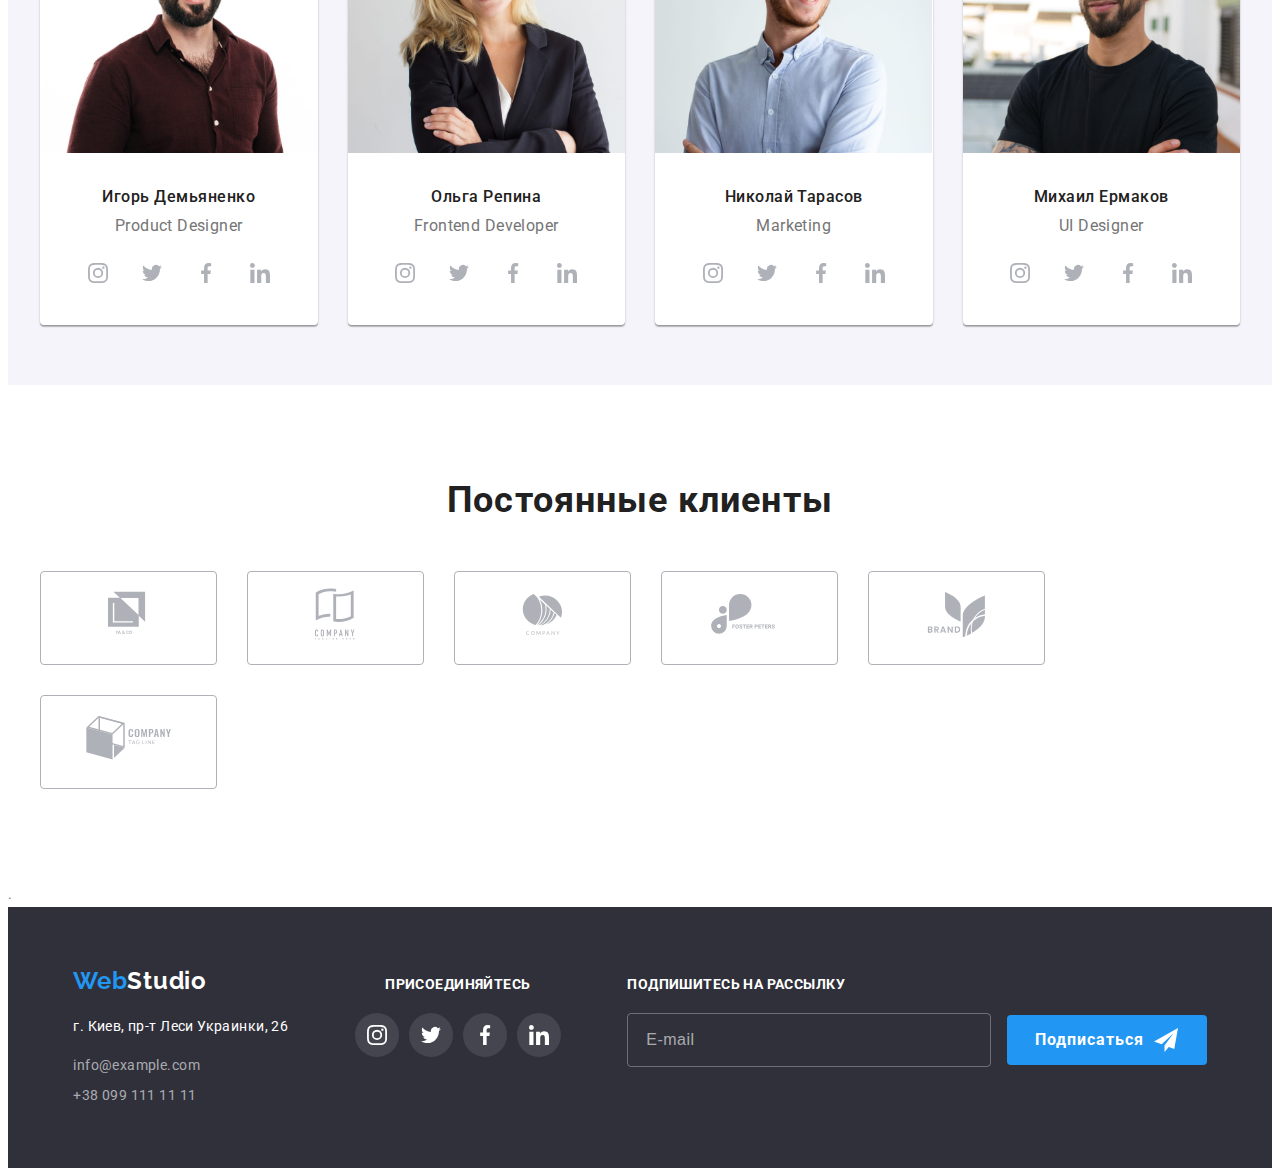
==== commit 1ba02882: "background-image-hero" ====
--- a/index.html
+++ b/index.html
@@ -426,7 +426,7 @@
 			</li>
 			<li class="clients__item">
 				<a class="clients__link link" href="" target="blanc" rel="noopener noreferrer">
-					<svg class="clients__icon" width="62.54px" height="45.43 px">
+					<svg class="clients__icon" width="62.54px" height="45.43px">
 						<use href="./images/icons.svg#icon-logo5"></use>
 					</svg>
 				</a>
--- a/css/main.min.css
+++ b/css/main.min.css
@@ -1,2 +1,2 @@
-.visually-hidden{position:absolute !important;clip:rect(1px 1px 1px 1px);clip:rect(1px, 1px, 1px, 1px);padding:0 !important;border:0 !important;height:1px !important;width:1px !important;overflow:hidden}:root{--primary-text-color: #757575;--secondary-color: #212121;--accent-color: #2196f3;--primary-bgc: #ffffff;--secondary-bgc: #f5f4fa;--icons-color: #afb1b8;--time-transition: cubic-bezier(0.4, 0, 0.2, 1)}body{color:var(--primary-text-color);font-family:'Roboto', sans-serif;font-style:normal;font-size:14px;line-height:1.71;letter-spacing:0.03em;background-color:var(--primary-bgc)}.title{margin-bottom:0;margin-top:0}.list{margin-bottom:0;margin-top:0;padding-left:0;list-style:none}.link{text-decoration:none;display:inline-block;transition:color 250ms var(--time-transition)}.link:hover,.link:focus{color:var(--accent-color)}.text{margin-bottom:0;margin-top:0}img{display:inline-block;max-width:100%;height:auto}.header--border{border-bottom:1px solid #ececec}@media screen and (max-width: 767px){.header--border{border:none}}.projects__title,.team__title,.clients__title{margin-bottom:30px;color:var(--secondary-color);font-weight:700;font-size:28px;line-height:1.18;text-align:center;letter-spacing:0.03em}@media screen and (min-width: 1200px){.projects__title,.team__title,.clients__title{margin-bottom:50px;font-size:36px;line-height:1.17}}.container{width:100%;height:100%;padding-left:15px;padding-right:15px;margin-left:auto;margin-right:auto}@media screen and (min-width: 480px){.container{width:480px}}@media screen and (min-width: 768px){.container{width:768px}}@media screen and (min-width: 1200px){.container{width:1200px}}.button{width:200px;height:50px;padding-top:10px;padding-bottom:10px;padding-left:0;padding-right:0;border:none;color:var(--primary-bgc);font-family:inherit;font-weight:700;font-size:16px;line-height:1.88;letter-spacing:0.06em;cursor:pointer;background-color:var(--accent-color);border-radius:4px}.gallery__button{padding:6px 22px;color:var(--secondary-color);font-weight:500;font-size:16px;line-height:1.63;background-color:var(--secondary-bgc);border:none;border-radius:4px;transition:color 250ms var(--time-transition),background-color 250ms var(--time-transition),box-shadow 250ms var(--time-transition)}.gallery__button:hover,.gallery__button:focus{color:var(--primary-bgc);background-color:var(--accent-color);box-shadow:0px 3px 1px rgba(0,0,0,0.1),0px 1px 2px rgba(0,0,0,0.08),0px 2px 2px rgba(0,0,0,0.12)}.logo{font-family:'Raleway', sans-serif;font-weight:700;font-size:24px;line-height:1.17;letter-spacing:0.03em}.logo--first-color{color:var(--accent-color)}@media screen and (max-width: 767px){.header__logo{position:absolute;left:15px;top:50%;transform:translateY(-50%);font-size:24px;line-height:1.16}}@media screen and (min-width: 768px){.header__logo{padding-top:26px}}.header__logo--second-color{color:#000000}.footer__logo--second-color{color:var(--primary-bgc)}.footer__logo{display:block;margin-bottom:20px}.header{height:60px}@media screen and (min-width: 768px){.header{height:80px}}@media screen and (max-width: 767px){.header__container{position:relative}}@media screen and (min-width: 768px){.header__container{display:flex;justify-content:space-between}}.header__button{position:absolute;right:15px;top:50%;transform:translateY(-50%);z-index:10;padding:0;background-color:transparent;border:none}@media screen and (min-width: 768px){.header__button{display:none}}.header__close-icon{display:none}.header__button.is-open .header__burger-icon{display:none}.header__button.is-open .header__close-icon{display:block}@media screen and (max-width: 767px){.header__icon{display:none}}@media screen and (min-width: 480px){.header__contacts{display:flex;flex-direction:column-reverse;padding-bottom:64px;background-color:var(--primary-bgc)}}@media screen and (min-width: 768px){.header__contacts{flex-direction:column;justify-content:space-between;padding-top:21px;padding-bottom:21px}}@media screen and (min-width: 1200px){.header__contacts{flex-direction:row}}@media screen and (max-width: 767px){.header__contacts--tablet{display:none}}@media screen and (min-width: 768px){.header__contacts--mobile{display:none}}@media screen and (min-width: 480px){.header__link{padding-left:40px;font-weight:500;color:var(--primary-text-color)}}@media screen and (min-width: 768px){.header__link{display:flex;align-items:center}}@media screen and (min-width: 1200px){.header__link{padding:0}}@media screen and (min-width: 480px){.header__link--mail{font-size:24px;line-height:1.17;letter-spacing:0.02em}}@media screen and (min-width: 768px){.header__link--mail{font-size:12px;line-height:1.17;letter-spacing:0.02em}}@media screen and (min-width: 1200px){.header__link--mail{font-size:14px;letter-spacing:1.14}}@media screen and (min-width: 480px){.header__link--phone{margin-bottom:32px;font-size:34px;line-height:1.18;letter-spacing:0.02em;color:var(--accent-color)}}@media screen and (min-width: 768px){.header__link--phone{margin-bottom:0;font-size:12px;line-height:1.17;letter-spacing:0.02em;color:var(--primary-text-color)}}@media screen and (min-width: 1200px){.header__link--phone{margin-left:30px;font-size:14px;letter-spacing:1.14}}.header__mail-icon{margin-right:10px;fill:currentColor}@media screen and (min-width: 768px){.header__mail-icon{width:16px;height:12px}}.header__phone-icon{margin-right:10px;fill:currentColor}@media screen and (min-width: 768px){.header__phone-icon{width:10px;height:14px}}@media screen and (min-width: 768px){.header__phone-icon{width:10px;height:16px}}.header__icon-menu:hover,.header__icon-menu:focus{fill:var(--accent-color)}.header__socals-box{padding-left:40px;padding-right:15px;padding-bottom:48px;background-color:var(--primary-bgc)}@media screen and (min-width: 768px){.header__socals-box{display:none}}.header__socals-link{display:inline-block;color:var(--accent-color);font-weight:500;font-size:18px;line-height:1.22;letter-spacing:0.02em}.header__socals-link:not(:last-child){margin-right:20px}@media screen and (max-width: 767px){.header__pagination{display:none;width:100%;height:100%;padding-left:15px;padding-right:15px;margin-left:auto;margin-right:auto;position:fixed;top:0;bottom:0;left:0;right:0;overflow-y:scroll;background-color:var(--primary-bgc)}}.pagination.is-open{display:block}@media screen and (max-width: 767px){.pagination__list{display:block;padding-top:60px;padding-left:40px;padding-right:15px;padding-bottom:302px;font-style:normal;font-weight:500;font-size:40px;line-height:1.18;letter-spacing:0.02em;background-color:var(--primary-bgc)}}@media screen and (max-width: 767px){.pagination__item:not(:last-child){margin-bottom:32px}}@media screen and (min-width: 768px){.pagination__item{display:inline-block;position:relative}.pagination__item:not(:last-child){margin-right:50px}}.pagination__link{color:var(--secondary-color);padding-top:28px;padding-bottom:28px}.pagination__link--current{color:var(--accent-color)}@media screen and (min-width: 768px){.pagination__link--current::after{content:'';position:absolute;bottom:0;left:0;width:100%;height:4px;background-color:var(--accent-color);border-radius:2px}}.hero{max-height:400px;max-width:1600px;margin-left:auto;margin-right:auto;padding-top:118px;padding-bottom:118px;background-color:#c4c4c4;background-image:linear-gradient(to right, rgba(47,48,58,0.4), rgba(47,48,58,0.4)),url(../images/hero.jpg);background-repeat:no-repeat;background-position:center}@media screen and (min-width: 480px){.hero{width:480px;padding-bottom:60px}}@media screen and (min-width: 768px){.hero{width:768px}}@media screen and (min-width: 1200px){.hero{width:100%;max-width:1600px;padding-bottom:94px}}.hero__title{margin-top:0;margin-bottom:30px;color:var(--primary-bgc);font-weight:900;font-size:26px;line-height:1.62;text-align:center;letter-spacing:0.06em;text-transform:uppercase}@media screen and (min-width: 1200px){.hero__title{font-size:44px;line-height:1.36}}.hero__button{display:block;margin-left:auto;margin-right:auto}@media screen and (min-width: 480px){.backdrop{position:fixed;top:0;left:0;width:100%;height:100%;z-index:30;overflow-y:scroll;padding-top:93px;padding-left:15px;padding-right:15px;padding-bottom:94px;background-color:rgba(0,0,0,0.2);opacity:1;transition:opacity 250ms var(--time-transition)}}.is-hidden{opacity:0;pointer-events:none}.is-hidden .modal{transform:translate(-50%, -50%) scale(0)}.modal{position:relative;z-index:15;background-color:var(--primary-bgc);box-shadow:0px 1px 3px rgba(0,0,0,0.12),0px 1px 1px rgba(0,0,0,0.14),0px 2px 1px rgba(0,0,0,0.2);border-radius:4px}@media screen and (min-width: 480px){.modal{width:450px;height:auto;margin-left:auto;margin-right:auto}}@media screen and (min-width: 1200px){.modal{width:528px;height:auto;margin-left:auto;margin-right:auto;top:50%;left:50%;transform:translate(-115%, -50%) scale(1);transition:transform 250ms var(--time-transition)}}.modal__close-btn{position:absolute;top:8px;right:8px;z-index:800;width:30px;height:30px;right:8px;top:8px;cursor:pointer;background-color:transparent;box-sizing:border-box;border:1px solid rgba(0,0,0,0.1);border-radius:50%;transition:outline 250ms var(--time-transition),color 250ms var(--time-transition)}.modal__close-btn:focus,.modal__close-btn:hover{color:var(--accent-color);outline:transparent}.modal__close-icon{fill:currentColor;position:absolute;top:50%;left:50%;transform:translate(-50%, -50%)}.modal__text{margin:0;padding-top:40px;padding-left:40px;padding-right:40px;margin-bottom:12px;color:var(--secondary-color);font-weight:700;font-size:20px;line-height:1.5;text-align:center;letter-spacing:0.03em}@media screen and (min-width: 1200px){.modal__text{line-height:1.15}}.modal__form{padding-left:40px;padding-right:40px}.modal__box{display:flex;flex-direction:column;margin-bottom:10px;color:var(--primary-text-color);font-weight:400;font-size:12px;line-height:1.16;letter-spacing:0.01em}.modal__box:hover,.modal__box:focus{color:var(--accent-color);transition:color 250ms var(--time-transition)}.modal__label{position:relative;margin-top:4px}.modal__input{width:100%;padding-left:30px;height:40px;margin:0;background-color:transparent;border:1px solid rgba(33,33,33,0.2);border-radius:4px;transition:outline 250ms var(--time-transition),border 250ms var(--time-transition)}.modal__input:focus{outline:transparent;border:1px solid var(--accent-color)}.modal__input:focus+.modal__icon{fill:var(--accent-color)}.modal__input::placeholder{font-weight:400;font-size:12px;line-height:1.16;letter-spacing:0.01em;color:rgba(117,117,117,0.5)}.modal__icon{position:absolute;top:50%;left:15px;transform:translateY(-50%);fill:#000;transition:fill 250ms var(--time-transition)}textarea.modal__input{resize:none;height:120px;padding-top:12px;padding-bottom:12px;padding-left:16px;padding-right:16px}.modal__checkbox{display:flex;align-items:center;justify-content:center}.modal__checkbox-input{-webkit-appearance:none;-moz-appearance:none;appearance:none}.modal__checkbox-input:focus+.modal__checkbox-icon{outline:3px solid var(--accent-color)}.modal__checkbox-input:checked+.modal__checkbox-icon{background-color:var(--accent-color);fill:var(--primary-bgc);border:transparent}.modal__checkbox-icon{margin-right:4px;fill:transparent;background-color:transparent;border-radius:2px;border:2px solid #000;transition:background-color 250ms var(--time-transition),fill 250ms var(--time-transition),border 250ms var(--time-transition)}.modal__link{font-size:12px;line-height:1.17;color:var(--accent-color)}@media screen and (min-width: 1200px){.modal__link{font-size:14px;line-height:1.71}}.modal__checkbox-text{font-size:12px;line-height:1.17}@media screen and (min-width: 1200px){.modal__checkbox-text{font-size:14px;line-height:1.71}}.modal__submit-button{margin-top:30px;margin-left:85px;margin-right:85px;margin-bottom:40px}.features{padding-bottom:60px}@media screen and (min-width: 1200px){.features{padding-bottom:94px}}@media screen and (min-width: 768px){.features__list{display:flex;flex-wrap:wrap;margin-top:-30px;margin-left:-30px}}@media screen and (min-width: 768px){.features__item{flex-basis:calc(( 100% - 30px * 3) /2);height:251px;margin-top:30px;margin-left:30px}}@media screen and (min-width: 1200px){.features__item{flex-basis:calc((100% - 4*30px) / 4)}}.features__icon-box{background-color:#f5f4fa;border-radius:4px}@media screen and (min-width: 480px){.features__icon-box{padding-top:25px;padding-bottom:25px;padding-left:190px;padding-right:190px;margin-bottom:30px}}@media screen and (min-width: 768px){.features__icon-box{padding-left:142px;padding-right:142px}}@media screen and (min-width: 1200px){.features__icon-box{padding-left:100px;padding-right:100px}}.features__title{margin-bottom:10px;color:var(--secondary-color);font-weight:700;font-size:14px;line-height:1.14;letter-spacing:0.03em;text-transform:uppercase}.projects{display:none;padding-bottom:94px}@media screen and (min-width: 1200px){.projects{display:flex}}.projects__list{display:flex}.projects__item{position:relative;width:calc((100% - 3 * 30 px) / 3)}.projects__item:not(:last-child){margin-right:30px}.projects__text{position:absolute;top:100%;transform:translateY(-110%);width:370px;height:70px;display:flex;align-items:center;justify-content:center;color:var(--primary-bgc);font-size:14px;font-weight:700;line-height:1.14;letter-spacing:0.03em;text-transform:uppercase;background-color:rgba(47,48,58,0.8)}.team{padding-bottom:60px;padding-top:60px;font-weight:400;font-size:16px;line-height:1.19;text-align:center;background-color:var(--secondary-bgc)}@media screen and (min-width: 768px){.team__list{display:flex;flex-wrap:wrap;margin-top:-30px;margin-left:-30px}}.team__item{padding-bottom:24px;background-color:var(--primary-bgc);box-shadow:0px 1px 3px rgba(0,0,0,0.12),0px 1px 1px rgba(0,0,0,0.14),0px 2px 1px rgba(0,0,0,0.2);border-radius:0px 0px 4px 4px}@media screen and (max-width: 767px){.team__item:not(:last-child){margin-bottom:30px}}@media screen and (min-width: 768px){.team__item{width:calc((100% - 2 * 30px) / 2);margin-top:30px;margin-left:30px}}@media screen and (min-width: 1200px){.team__item{padding-bottom:30px;width:calc((100% - 4 * 30px) / 4)}}.team__box{padding-top:30px;padding-bottom:16px;padding-left:auto;padding-right:auto}.team__item-title{color:var(--secondary-color);font-weight:500;font-size:16px;line-height:1.19;letter-spacing:0.03em;margin-bottom:10px}.socals__list{display:flex;justify-content:center}.socals__link{color:var(--icons-color);background-color:var(--primary-bgc);border-radius:50%;transition:background-color 250ms var(--time-transition),color 250ms var(--time-transition)}@media screen and (min-width: 1200px){.socals__link{display:flex;justify-content:center;align-items:center;width:44px;height:44px}}@media screen and (min-width: 1200px){.socals__link:hover,.socals__link:focus{background-color:var(--accent-color);color:var(--primary-bgc)}}.socals__item{display:flex;align-items:center;justify-content:center;width:44px;height:44px}.socals__item:not(:last-child){margin-right:10px}.socals__icon{fill:currentColor}.footer__socal-link{display:flex;justify-content:center;align-items:center;width:44px;height:44px;background-color:rgba(255,255,255,0.1);border-radius:50%}.footer__socal-item:not(:last-child){margin-right:10px}.footer__socal-icon{fill:var(--primary-bgc)}.clients{padding-top:60px;padding-bottom:60px}@media screen and (min-width: 1200px){.clients{padding-top:94px;padding-bottom:94px}}.clients__list{display:flex;flex-wrap:wrap;margin-top:-30px;margin-left:-30px}.clients__item{display:flex;justify-content:center;align-items:center;width:calc((100% - 30px * 2) / 2);height:92px;margin-top:30px;margin-left:30px;border:1px solid var(--icons-color);border-radius:4px;transition:border 250ms var(--time-transition),color 250ms var(--time-transition)}.clients__item:hover,.clients__item:focus{border:1px solid var(--accent-color)}.clients__item:hover .clients__link,.clients__item:focus .clients__link{color:var(--accent-color)}@media screen and (min-width: 768px){.clients__item{width:calc((100% - 3 * 30px) / 3)}}@media screen and (min-width: 1200px){.clients__item{width:calc((100% - 6 * 30px) / 6)}}.clients__link{color:var(--icons-color)}.clients__icon{fill:currentColor}.adress{font-style:normal;font-weight:400;font-size:14px;line-height:1.71}.adress__map-item{margin-bottom:15px}.adress__mail-item{margin-bottom:6px}.adress__map-link{color:var(--primary-bgc)}.adress__mail-link,.adress__phone-link{color:rgba(255,255,255,0.6)}.footer__input{height:50px;width:450px;margin:0;background-color:transparent;border:1px solid rgba(255,255,255,0.3);border-radius:4px;margin-bottom:20px}.footer__input::placeholder{padding-left:16px;font-size:16px;line-height:1.25;letter-spacing:0.03em;color:rgba(255,255,255,0.6)}.footer__submit-button{margin-left:12px;display:inline-flex;justify-content:center;align-items:center}.footer__send-icon{margin-left:10px;fill:var(--primary-bgc)}.footer{padding-top:60px;padding-bottom:60px;margin-left:auto;margin-right:auto;background-color:#2f303a}@media screen and (min-width: 480px){.footer{width:480px}}@media screen and (min-width: 768px){.footer{width:768px}}.footer__container{align-items:baseline}@media screen and (min-width: 768px){.footer__container{display:flex;flex-wrap:wrap;justify-content:space-around}}.left{text-align:center;padding-bottom:60px}.middle{text-align:center;padding-bottom:60px}.footer__appeal{margin-bottom:20px;color:var(--primary-bgc);font-weight:700;font-size:14px;line-height:1.14;letter-spacing:0.03em;text-transform:uppercase}.right{text-align:center}@media screen and (min-width: 768px){.footer__submit-button{display:block;margin-left:auto;margin-right:auto}}.gallery{padding-top:94px;font-size:16px;line-height:1.88}.buttons__list{display:flex;flex-wrap:wrap;justify-content:flex-start;margin-bottom:40px}@media screen and (min-width: 768px){.buttons__list{justify-content:center;margin-bottom:30px}}.buttons__item:not(:last-child){margin-right:8px}.buttons__item:nth-child(-n+3){margin-bottom:10px}.gallery__list{display:flex;flex-wrap:wrap;padding-bottom:94px;margin-top:-30px;margin-left:-30px}@media screen and (min-width: 768px){.gallery__list{margin-top:-30px;margin-left:-30px}}.gallery__item{border:1px solid #eeeeee;transition:box-shadow 250ms var(--time-transition)}@media screen and (min-width: 480px){.gallery__item{width:100%;margin-top:30px;margin-left:30px}}@media screen and (min-width: 768px){.gallery__item{width:calc((100% - 2 * 30px) / 2);margin-top:30px;margin-left:30px}}.gallery__item:hover,.gallery__item:focus{box-shadow:0px 1px 1px rgba(0,0,0,0.12),0px 4px 4px rgba(0,0,0,0.06),1px 4px 6px rgba(0,0,0,0.16)}.gallery__item:hover .gallery__overlay,.gallery__item:focus .gallery__overlay{transform:translateY(0)}.gallery__name{padding-top:20px;padding-bottom:20px;padding-left:24px;padding-right:24px}.gallery__title{color:var(--secondary-color);font-weight:700;font-size:18px;line-height:2;letter-spacing:0.06em}.gallery__box{position:relative;overflow:hidden}.gallery__overlay{position:absolute;bottom:0;width:100%;height:100%;color:var(--primary-bgc);font-size:18px;line-height:1.56;background-color:rgba(33,150,243,0.9);transform:translateY(100%);transition:transform 250ms var(--time-transition)}.gallery__description{margin:0;padding-left:24px;padding-right:24px;padding-top:63px;padding-bottom:63px}
+.visually-hidden{position:absolute !important;clip:rect(1px 1px 1px 1px);clip:rect(1px, 1px, 1px, 1px);padding:0 !important;border:0 !important;height:1px !important;width:1px !important;overflow:hidden}:root{--primary-text-color: #757575;--secondary-color: #212121;--accent-color: #2196f3;--primary-bgc: #ffffff;--secondary-bgc: #f5f4fa;--icons-color: #afb1b8;--time-transition: cubic-bezier(0.4, 0, 0.2, 1)}body{color:var(--primary-text-color);font-family:'Roboto', sans-serif;font-style:normal;font-size:14px;line-height:1.71;letter-spacing:0.03em;background-color:var(--primary-bgc)}.title{margin-bottom:0;margin-top:0}.list{margin-bottom:0;margin-top:0;padding-left:0;list-style:none}.link{text-decoration:none;display:inline-block;transition:color 250ms var(--time-transition)}.link:hover,.link:focus{color:var(--accent-color)}.text{margin-bottom:0;margin-top:0}img{display:inline-block;max-width:100%;height:auto}.header--border{border-bottom:1px solid #ececec}@media screen and (max-width: 767px){.header--border{border:none}}.projects__title,.team__title,.clients__title{margin-bottom:30px;color:var(--secondary-color);font-weight:700;font-size:28px;line-height:1.18;text-align:center;letter-spacing:0.03em}@media screen and (min-width: 1200px){.projects__title,.team__title,.clients__title{margin-bottom:50px;font-size:36px;line-height:1.17}}.container{width:100%;height:100%;padding-left:15px;padding-right:15px;margin-left:auto;margin-right:auto}@media screen and (min-width: 480px){.container{width:480px}}@media screen and (min-width: 768px){.container{width:768px}}@media screen and (min-width: 1200px){.container{width:1200px}}.button{width:200px;height:50px;padding-top:10px;padding-bottom:10px;padding-left:0;padding-right:0;border:none;color:var(--primary-bgc);font-family:inherit;font-weight:700;font-size:16px;line-height:1.88;letter-spacing:0.06em;cursor:pointer;background-color:var(--accent-color);border-radius:4px}.gallery__button{padding:6px 22px;color:var(--secondary-color);font-weight:500;font-size:16px;line-height:1.63;background-color:var(--secondary-bgc);border:none;border-radius:4px;transition:color 250ms var(--time-transition),background-color 250ms var(--time-transition),box-shadow 250ms var(--time-transition)}.gallery__button:hover,.gallery__button:focus{color:var(--primary-bgc);background-color:var(--accent-color);box-shadow:0px 3px 1px rgba(0,0,0,0.1),0px 1px 2px rgba(0,0,0,0.08),0px 2px 2px rgba(0,0,0,0.12)}.logo{font-family:'Raleway', sans-serif;font-weight:700;font-size:24px;line-height:1.17;letter-spacing:0.03em}.logo--first-color{color:var(--accent-color)}@media screen and (max-width: 767px){.header__logo{position:absolute;left:15px;top:50%;transform:translateY(-50%);font-size:24px;line-height:1.16}}@media screen and (min-width: 768px){.header__logo{padding-top:26px}}.header__logo--second-color{color:#000000}.footer__logo--second-color{color:var(--primary-bgc)}.footer__logo{display:block;margin-bottom:20px}.header{height:60px}@media screen and (min-width: 768px){.header{height:80px}}@media screen and (max-width: 767px){.header__container{position:relative}}@media screen and (min-width: 768px){.header__container{display:flex;justify-content:space-between}}.header__button{position:absolute;right:15px;top:50%;transform:translateY(-50%);z-index:10;padding:0;background-color:transparent;border:none}@media screen and (min-width: 768px){.header__button{display:none}}.header__close-icon{display:none}.header__button.is-open .header__burger-icon{display:none}.header__button.is-open .header__close-icon{display:block}@media screen and (max-width: 767px){.header__icon{display:none}}@media screen and (min-width: 480px){.header__contacts{display:flex;flex-direction:column-reverse;padding-bottom:64px;background-color:var(--primary-bgc)}}@media screen and (min-width: 768px){.header__contacts{flex-direction:column;justify-content:space-between;padding-top:21px;padding-bottom:21px}}@media screen and (min-width: 1200px){.header__contacts{flex-direction:row}}@media screen and (max-width: 767px){.header__contacts--tablet{display:none}}@media screen and (min-width: 768px){.header__contacts--mobile{display:none}}@media screen and (min-width: 480px){.header__link{padding-left:40px;font-weight:500;color:var(--primary-text-color)}}@media screen and (min-width: 768px){.header__link{display:flex;align-items:center}}@media screen and (min-width: 1200px){.header__link{padding:0}}@media screen and (min-width: 480px){.header__link--mail{font-size:24px;line-height:1.17;letter-spacing:0.02em}}@media screen and (min-width: 768px){.header__link--mail{font-size:12px;line-height:1.17;letter-spacing:0.02em}}@media screen and (min-width: 1200px){.header__link--mail{font-size:14px;letter-spacing:1.14}}@media screen and (min-width: 480px){.header__link--phone{margin-bottom:32px;font-size:34px;line-height:1.18;letter-spacing:0.02em;color:var(--accent-color)}}@media screen and (min-width: 768px){.header__link--phone{margin-bottom:0;font-size:12px;line-height:1.17;letter-spacing:0.02em;color:var(--primary-text-color)}}@media screen and (min-width: 1200px){.header__link--phone{margin-left:30px;font-size:14px;letter-spacing:1.14}}.header__mail-icon{margin-right:10px;fill:currentColor}@media screen and (min-width: 768px){.header__mail-icon{width:16px;height:12px}}.header__phone-icon{margin-right:10px;fill:currentColor}@media screen and (min-width: 768px){.header__phone-icon{width:10px;height:14px}}@media screen and (min-width: 768px){.header__phone-icon{width:10px;height:16px}}.header__icon-menu:hover,.header__icon-menu:focus{fill:var(--accent-color)}.header__socals-box{padding-left:40px;padding-right:15px;padding-bottom:48px;background-color:var(--primary-bgc)}@media screen and (min-width: 768px){.header__socals-box{display:none}}.header__socals-link{display:inline-block;color:var(--accent-color);font-weight:500;font-size:18px;line-height:1.22;letter-spacing:0.02em}.header__socals-link:not(:last-child){margin-right:20px}@media screen and (max-width: 767px){.header__pagination{display:none;width:100%;height:100%;padding-left:15px;padding-right:15px;margin-left:auto;margin-right:auto;position:fixed;top:0;bottom:0;left:0;right:0;overflow-y:scroll;background-color:var(--primary-bgc)}}.pagination.is-open{display:block}@media screen and (max-width: 767px){.pagination__list{display:block;padding-top:60px;padding-left:40px;padding-right:15px;padding-bottom:302px;font-style:normal;font-weight:500;font-size:40px;line-height:1.18;letter-spacing:0.02em;background-color:var(--primary-bgc)}}@media screen and (max-width: 767px){.pagination__item:not(:last-child){margin-bottom:32px}}@media screen and (min-width: 768px){.pagination__item{display:inline-block;position:relative}.pagination__item:not(:last-child){margin-right:50px}}.pagination__link{color:var(--secondary-color)}@media screen and (min-width: 768px){.pagination__link{padding-top:28px;padding-bottom:28px}}.pagination__link--current{color:var(--accent-color)}@media screen and (min-width: 768px){.pagination__link--current::after{content:'';position:absolute;bottom:0;left:0;width:100%;height:4px;background-color:var(--accent-color);border-radius:2px}}.hero{max-height:400px;max-width:1600px;margin-left:auto;margin-right:auto;padding-top:118px;padding-bottom:118px;background-color:#c4c4c4}@media screen and (max-width: 767px){.hero{background-image:linear-gradient(to right, rgba(47,48,58,0.4), rgba(47,48,58,0.4)),url(../images/hero-480.jpg);background-repeat:no-repeat;background-position:center;background-size:cover}}@media screen and (max-width: 767px) and (min-device-pixel-ratio: 2), screen and (max-width: 767px) and (min-resolution: 192dpi), screen and (max-width: 767px) and (min-resolution: 2dppx){.hero{background-image:linear-gradient(to right, rgba(47,48,58,0.4), rgba(47,48,58,0.4)),url(../images/hero-480@2x.jpg)}}@media screen and (min-width: 768px){.hero{background-image:linear-gradient(to right, rgba(47,48,58,0.4), rgba(47,48,58,0.4)),url(../images/hero-768.jpg);background-repeat:no-repeat;background-position:center;background-size:cover}}@media screen and (min-width: 768px) and (min-device-pixel-ratio: 2), screen and (min-width: 768px) and (min-resolution: 192dpi), screen and (min-width: 768px) and (min-resolution: 2dppx){.hero{background-image:linear-gradient(to right, rgba(47,48,58,0.4), rgba(47,48,58,0.4)),url(../images/hero-768@2x.jpg)}}@media screen and (min-width: 1200px){.hero{background-image:linear-gradient(to right, rgba(47,48,58,0.4), rgba(47,48,58,0.4)),url(../images/hero-1600.jpg);background-repeat:no-repeat;background-position:center;background-size:cover}}@media screen and (min-width: 1200px) and (min-device-pixel-ratio: 2), screen and (min-width: 1200px) and (min-resolution: 192dpi), screen and (min-width: 1200px) and (min-resolution: 2dppx){.hero{background-image:linear-gradient(to right, rgba(47,48,58,0.4), rgba(47,48,58,0.4)),url(../images/hero-1600@2x.jpg);background-size:cover}}@media screen and (min-width: 480px){.hero{width:480px;padding-bottom:60px}}@media screen and (min-width: 768px){.hero{width:768px}}@media screen and (min-width: 1200px){.hero{width:100%;max-width:1600px;padding-bottom:94px}}.hero__title{margin-top:0;margin-bottom:30px;color:var(--primary-bgc);font-weight:900;font-size:26px;line-height:1.62;text-align:center;letter-spacing:0.06em;text-transform:uppercase}@media screen and (min-width: 1200px){.hero__title{font-size:44px;line-height:1.36}}.hero__button{display:block;margin-left:auto;margin-right:auto}@media screen and (min-width: 480px){.backdrop{position:fixed;top:0;left:0;width:100%;height:100%;z-index:30;overflow-y:scroll;padding-top:93px;padding-left:15px;padding-right:15px;padding-bottom:94px;background-color:rgba(0,0,0,0.2);opacity:1;transition:opacity 250ms var(--time-transition)}}.is-hidden{opacity:0;pointer-events:none}.is-hidden .modal{transform:translate(-50%, -50%) scale(0)}.modal{position:relative;z-index:15;background-color:var(--primary-bgc);box-shadow:0px 1px 3px rgba(0,0,0,0.12),0px 1px 1px rgba(0,0,0,0.14),0px 2px 1px rgba(0,0,0,0.2);border-radius:4px}@media screen and (min-width: 480px){.modal{width:450px;height:auto;margin-left:auto;margin-right:auto}}@media screen and (min-width: 1200px){.modal{width:528px;height:auto;margin-left:auto;margin-right:auto;top:50%;left:50%;transform:translate(-115%, -50%) scale(1);transition:transform 250ms var(--time-transition)}}.modal__close-btn{position:absolute;top:8px;right:8px;z-index:800;width:30px;height:30px;right:8px;top:8px;cursor:pointer;background-color:transparent;box-sizing:border-box;border:1px solid rgba(0,0,0,0.1);border-radius:50%;transition:outline 250ms var(--time-transition),color 250ms var(--time-transition)}.modal__close-btn:focus,.modal__close-btn:hover{color:var(--accent-color);outline:transparent}.modal__close-icon{fill:currentColor;position:absolute;top:50%;left:50%;transform:translate(-50%, -50%)}.modal__text{margin:0;padding-top:40px;padding-left:40px;padding-right:40px;margin-bottom:12px;color:var(--secondary-color);font-weight:700;font-size:20px;line-height:1.5;text-align:center;letter-spacing:0.03em}@media screen and (min-width: 1200px){.modal__text{line-height:1.15}}.modal__form{padding-left:40px;padding-right:40px}.modal__box{display:flex;flex-direction:column;margin-bottom:10px;color:var(--primary-text-color);font-weight:400;font-size:12px;line-height:1.16;letter-spacing:0.01em}.modal__box:hover,.modal__box:focus{color:var(--accent-color);transition:color 250ms var(--time-transition)}.modal__label{position:relative;margin-top:4px}.modal__input{width:100%;padding-left:30px;height:40px;margin:0;background-color:transparent;border:1px solid rgba(33,33,33,0.2);border-radius:4px;transition:outline 250ms var(--time-transition),border 250ms var(--time-transition)}.modal__input:focus{outline:transparent;border:1px solid var(--accent-color)}.modal__input:focus+.modal__icon{fill:var(--accent-color)}.modal__input::placeholder{font-weight:400;font-size:12px;line-height:1.16;letter-spacing:0.01em;color:rgba(117,117,117,0.5)}.modal__icon{position:absolute;top:50%;left:15px;transform:translateY(-50%);fill:#000;transition:fill 250ms var(--time-transition)}textarea.modal__input{resize:none;height:120px;padding-top:12px;padding-bottom:12px;padding-left:16px;padding-right:16px}.modal__checkbox{display:flex;align-items:center;justify-content:center}.modal__checkbox-input{-webkit-appearance:none;-moz-appearance:none;appearance:none}.modal__checkbox-input:focus+.modal__checkbox-icon{outline:3px solid var(--accent-color)}.modal__checkbox-input:checked+.modal__checkbox-icon{background-color:var(--accent-color);fill:var(--primary-bgc);border:transparent}.modal__checkbox-icon{margin-right:4px;fill:transparent;background-color:transparent;border-radius:2px;border:2px solid #000;transition:background-color 250ms var(--time-transition),fill 250ms var(--time-transition),border 250ms var(--time-transition)}.modal__link{font-size:12px;line-height:1.17;color:var(--accent-color)}@media screen and (min-width: 1200px){.modal__link{font-size:14px;line-height:1.71}}.modal__checkbox-text{font-size:12px;line-height:1.17}@media screen and (min-width: 1200px){.modal__checkbox-text{font-size:14px;line-height:1.71}}.modal__submit-button{margin-top:30px;margin-left:85px;margin-right:85px;margin-bottom:40px}.features{padding-bottom:60px}@media screen and (min-width: 1200px){.features{padding-bottom:94px}}@media screen and (min-width: 768px){.features__list{display:flex;flex-wrap:wrap;margin-top:-30px;margin-left:-30px}}@media screen and (min-width: 768px){.features__item{flex-basis:calc(( 100% - 30px * 3) /2);height:251px;margin-top:30px;margin-left:30px}}@media screen and (min-width: 1200px){.features__item{flex-basis:calc((100% - 4*30px) / 4)}}.features__icon-box{background-color:#f5f4fa;border-radius:4px}@media screen and (min-width: 480px){.features__icon-box{padding-top:25px;padding-bottom:25px;padding-left:190px;padding-right:190px;margin-bottom:30px}}@media screen and (min-width: 768px){.features__icon-box{padding-left:142px;padding-right:142px}}@media screen and (min-width: 1200px){.features__icon-box{padding-left:100px;padding-right:100px}}.features__title{margin-bottom:10px;color:var(--secondary-color);font-weight:700;font-size:14px;line-height:1.14;letter-spacing:0.03em;text-transform:uppercase}.projects{display:none;padding-bottom:94px}@media screen and (min-width: 1200px){.projects{display:flex}}.projects__list{display:flex}.projects__item{position:relative;width:calc((100% - 3 * 30 px) / 3)}.projects__item:not(:last-child){margin-right:30px}.projects__text{position:absolute;top:100%;transform:translateY(-110%);width:370px;height:70px;display:flex;align-items:center;justify-content:center;color:var(--primary-bgc);font-size:14px;font-weight:700;line-height:1.14;letter-spacing:0.03em;text-transform:uppercase;background-color:rgba(47,48,58,0.8)}.team{padding-bottom:60px;padding-top:60px;font-weight:400;font-size:16px;line-height:1.19;text-align:center;background-color:var(--secondary-bgc)}@media screen and (min-width: 768px){.team__list{display:flex;flex-wrap:wrap;margin-top:-30px;margin-left:-30px}}.team__item{padding-bottom:24px;background-color:var(--primary-bgc);box-shadow:0px 1px 3px rgba(0,0,0,0.12),0px 1px 1px rgba(0,0,0,0.14),0px 2px 1px rgba(0,0,0,0.2);border-radius:0px 0px 4px 4px}@media screen and (max-width: 767px){.team__item:not(:last-child){margin-bottom:30px}}@media screen and (min-width: 768px){.team__item{width:calc((100% - 2 * 30px) / 2);margin-top:30px;margin-left:30px}}@media screen and (min-width: 1200px){.team__item{padding-bottom:30px;width:calc((100% - 4 * 30px) / 4)}}.team__box{padding-top:30px;padding-bottom:16px;padding-left:auto;padding-right:auto}.team__item-title{color:var(--secondary-color);font-weight:500;font-size:16px;line-height:1.19;letter-spacing:0.03em;margin-bottom:10px}.socals__list{display:flex;justify-content:center}.socals__link{color:var(--icons-color);background-color:var(--primary-bgc);border-radius:50%;transition:background-color 250ms var(--time-transition),color 250ms var(--time-transition)}@media screen and (min-width: 1200px){.socals__link{display:flex;justify-content:center;align-items:center;width:44px;height:44px}}@media screen and (min-width: 1200px){.socals__link:hover,.socals__link:focus{background-color:var(--accent-color);color:var(--primary-bgc)}}.socals__item{display:flex;align-items:center;justify-content:center;width:44px;height:44px}.socals__item:not(:last-child){margin-right:10px}.socals__icon{fill:currentColor}.footer__socal-link{display:flex;justify-content:center;align-items:center;width:44px;height:44px;background-color:rgba(255,255,255,0.1);border-radius:50%}@media screen and (min-width: 1200px){.footer__socal-link{transition:background-color 250ms var(--time-transition)}.footer__socal-link:hover,.footer__socal-link:focus{background-color:var(--accent-color);color:var(--primary-bgc)}}.footer__socal-link .footer__socal-icon{fill:var(--primary-bgc)}.footer__socal-item:not(:last-child){margin-right:10px}.clients{padding-top:60px;padding-bottom:60px}@media screen and (min-width: 1200px){.clients{padding-top:94px;padding-bottom:94px}}.clients__list{display:flex;flex-wrap:wrap;margin-top:-30px;margin-left:-30px}.clients__item{display:flex;justify-content:center;align-items:center;width:calc((100% - 30px * 2) / 2);height:92px;margin-top:30px;margin-left:30px;border:1px solid var(--icons-color);border-radius:4px;transition:border 250ms var(--time-transition),color 250ms var(--time-transition)}.clients__item:hover,.clients__item:focus{border:1px solid var(--accent-color)}.clients__item:hover .clients__link,.clients__item:focus .clients__link{color:var(--accent-color)}@media screen and (min-width: 768px){.clients__item{width:calc((100% - 3 * 30px) / 3)}}@media screen and (min-width: 1200px){.clients__item{width:calc((100% - 6 * 30px) / 6)}}.clients__link{color:var(--icons-color)}.clients__icon{fill:currentColor}.adress{font-style:normal;font-weight:400;font-size:14px;line-height:1.71}.adress__map-item{margin-bottom:15px}.adress__mail-item{margin-bottom:6px}.adress__map-link{color:var(--primary-bgc)}.adress__mail-link,.adress__phone-link{color:rgba(255,255,255,0.6)}.footer__input{height:50px;width:450px;margin:0;background-color:transparent;border:1px solid rgba(255,255,255,0.3);border-radius:4px}.footer__input::placeholder{padding-left:16px;margin-bottom:20px;font-size:16px;line-height:1.25;letter-spacing:0.03em;color:rgba(255,255,255,0.6)}@media screen and (min-width: 1200px){.footer__input{width:358px}}.footer__send-icon{margin-left:10px;fill:var(--primary-bgc)}.footer__submit-button{margin-top:20px}@media screen and (min-width: 768px){.footer__submit-button{display:block;margin-left:auto;margin-right:auto}}@media screen and (min-width: 1200px){.footer__submit-button{display:inline-flex;margin-left:12px;margin-top:0;justify-content:center;align-items:center}}.footer{padding-top:60px;padding-bottom:60px;margin-left:auto;margin-right:auto;background-color:#2f303a}.footer__container{align-items:baseline}@media screen and (min-width: 768px){.footer__container{display:flex;flex-wrap:wrap;justify-content:space-around}}@media screen and (min-width_1200px){.footer__container{justify-content:space-between}}.left{text-align:center;padding-bottom:60px}@media screen and (min-width: 1200px){.left{padding:0;text-align:left}}.middle{text-align:center;padding-bottom:60px}@media screen and (min-width: 1200px){.middle{padding:0}}.footer__appeal{margin-bottom:20px;color:var(--primary-bgc);font-weight:700;font-size:14px;line-height:1.14;letter-spacing:0.03em;text-transform:uppercase}.right{text-align:center}@media screen and (min-width: 1200px){.right{text-align:left}}.gallery{padding-top:94px;font-size:16px;line-height:1.88}.buttons__list{display:flex;flex-wrap:wrap;justify-content:flex-start;margin-bottom:40px}@media screen and (min-width: 768px){.buttons__list{justify-content:center;margin-bottom:30px}}.buttons__item:not(:last-child){margin-right:8px}.buttons__item:nth-child(-n+3){margin-bottom:10px}.gallery__list{display:flex;flex-wrap:wrap;padding-bottom:94px;margin-top:-30px;margin-left:-30px}@media screen and (min-width: 768px){.gallery__list{margin-top:-30px;margin-left:-30px}}.gallery__item{border:1px solid #eeeeee;transition:box-shadow 250ms var(--time-transition)}@media screen and (min-width: 480px){.gallery__item{width:100%;margin-top:30px;margin-left:30px}}@media screen and (min-width: 768px){.gallery__item{width:calc((100% - 2 * 30px) / 2);margin-top:30px;margin-left:30px}}@media screen and (min-width: 1200px){.gallery__item{width:calc((100% - 3 * 30px) / 3)}}.gallery__item:hover,.gallery__item:focus{box-shadow:0px 1px 1px rgba(0,0,0,0.12),0px 4px 4px rgba(0,0,0,0.06),1px 4px 6px rgba(0,0,0,0.16)}.gallery__item:hover .gallery__overlay,.gallery__item:focus .gallery__overlay{transform:translateY(0)}.gallery__name{padding-top:20px;padding-bottom:20px;padding-left:24px;padding-right:24px}.gallery__title{color:var(--secondary-color);font-weight:700;font-size:18px;line-height:2;letter-spacing:0.06em}.gallery__box{position:relative;overflow:hidden}.gallery__overlay{position:absolute;bottom:0;width:100%;height:100%;color:var(--primary-bgc);font-size:18px;line-height:1.56;background-color:rgba(33,150,243,0.9);transform:translateY(100%);transition:transform 250ms var(--time-transition)}.gallery__description{margin:0;padding-left:24px;padding-right:24px;padding-top:63px;padding-bottom:63px}
 /*# sourceMappingURL=main.min.css.map */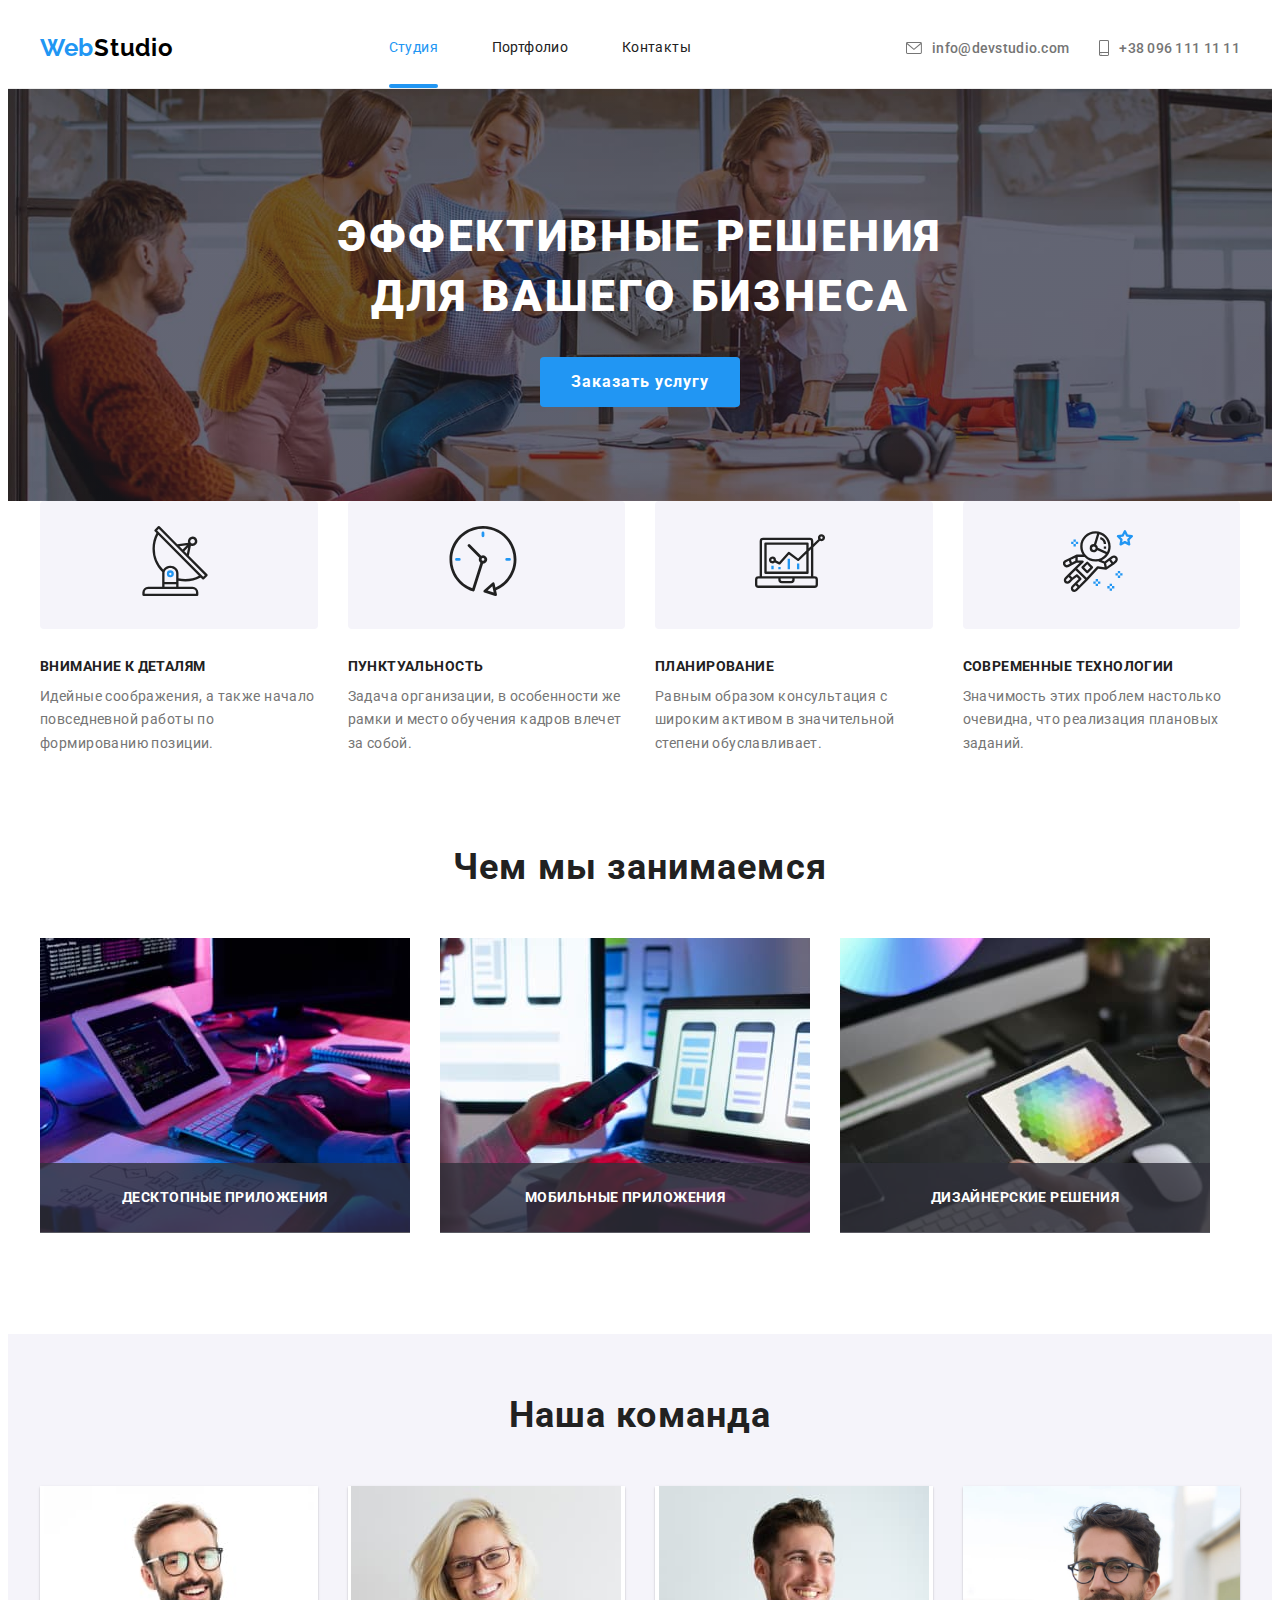
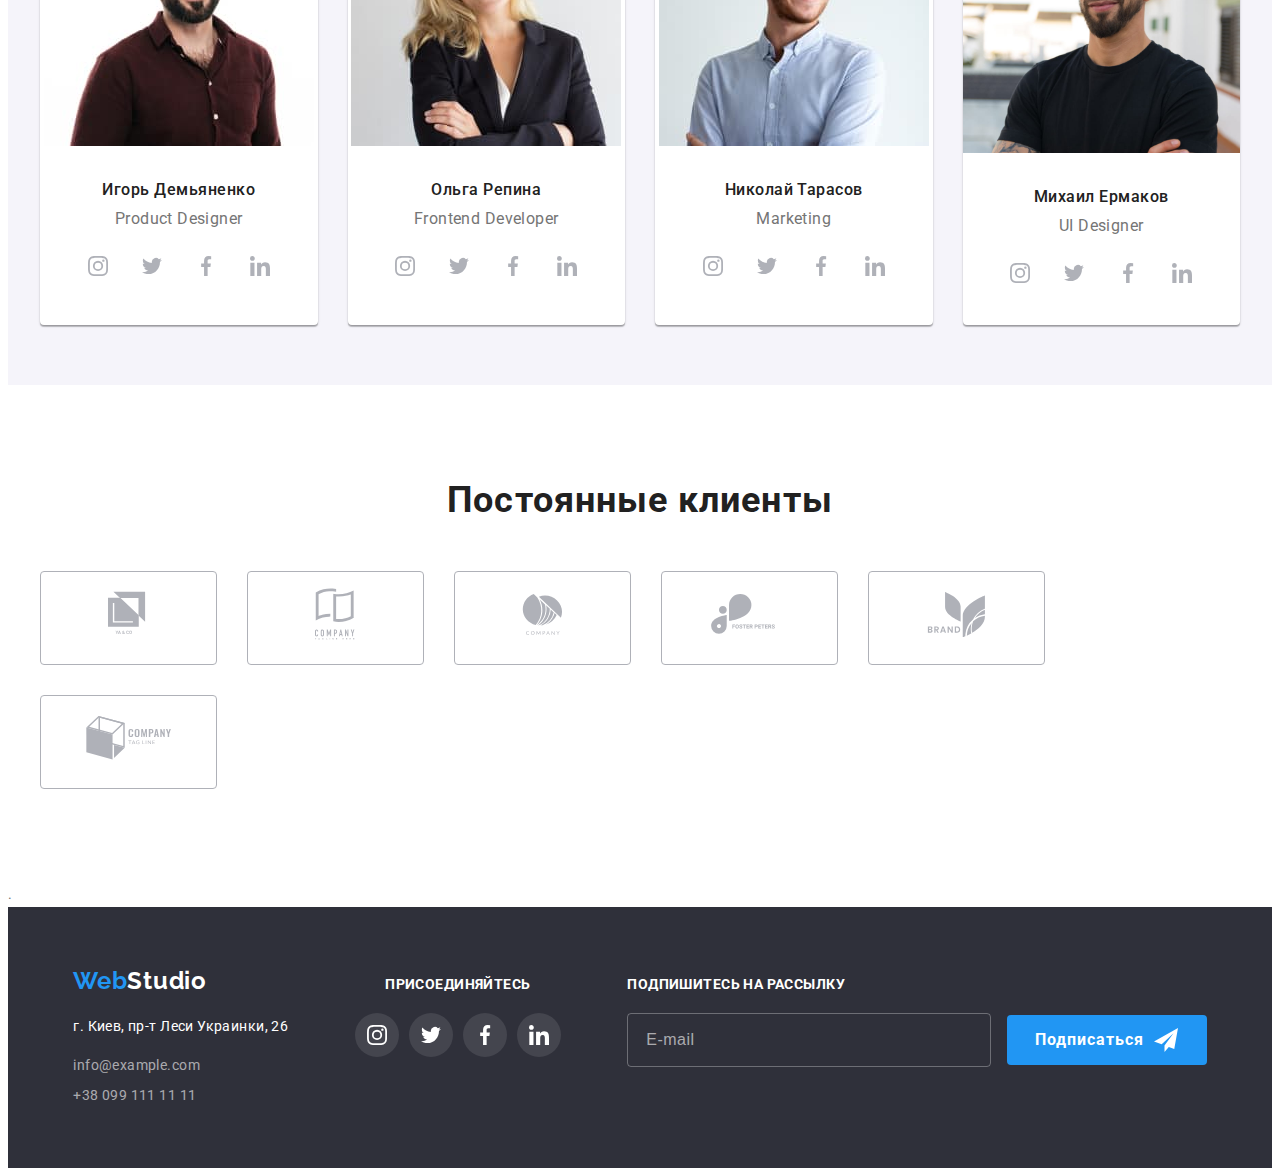
==== commit b571be13: "images" ====
--- a/index.html
+++ b/index.html
@@ -190,7 +190,7 @@
                 <h2 class="projects__title title">Чем мы занимаемся</h2>
                 <ul class="projects__list list">
                     <li class="projects__item">
-                        <img src="./images/box1.jpg"
+                        <img srcset="./images/desktop/project1-370.jpg 1x, ./images/desktop/project1-370@2x.jpg 2x" src="./images/box1.jpg"
                             alt="Набор кода с помощью клавиатуры на планшете с алгоритма нарисованного вручную на листе формата А4"
                             width="370">
                         <div class="projects__text">
@@ -198,7 +198,7 @@
                         </div>
                     </li>
                     <li class="projects__item">
-                        <img src="./images/box2.jpg"
+                        <img srcset="./images/desktop/project2-370.jpg 1x, ./images/desktop/project2-370@2x.jpg 2x" src="./images/box2.jpg"
                             alt="Человек держит в левой руке мобильный телефон,а правой на тачпаде выбирает на экране ноутбука вариант отображения веб-страницы на мобильном "
                             width="370">
                         <div class="projects__text">
@@ -206,7 +206,7 @@
                         </div>
                     </li>
                     <li class="projects__item">
-                        <img src="./images/box3.jpg"
+                        <img srcset="./images/desktop/project3-370.jpg 1x, ./images/desktop/project3-370@2x.jpg 2x" src="./images/box3.jpg"
                             alt="В левой руке человек держит планшет, на котором открыта палитра для выбора цвета"
                             width="370">
                         <div class="projects__text">
@@ -222,8 +222,15 @@
                 <h2 class="team__title title">Наша команда</h2>
                 <ul class="team__list list">
                     <li class="team__item">
+						<picture>
+							<source
+							srcset="./images/desktop/team1-270.jpg 1x, ./images/desktop/team1-270@2x.jpg 2x"
+							media="(min-width: 1200px)">
+							<source srcset="./images/tablet/team1-354.jpg 1x, ./images/tablet/team1-354@2x.jpg 2x" media="(min-width: 768px)">
+							<source srcset="./images/mobile/team1-450.jpg 1x, ./images/mobile/team1-450@2x.jpg 2x" media="(min-width: 480px)">
                         <img src="./images/img.jpg"
                             alt="Темноволосый улыбающийся мужчина с бородой в очках и коричневой рубашке">
+						</picture>
                         <div class="team__box">
                             <h3 class="team__item-title title">Игорь Демьяненко</h3>
                             <p class="text">Product Designer</p>
@@ -264,7 +271,13 @@
                         </ul>
                     </li>
                     <li class="team__item">
-                        <img src="./images/img2.jpg">
+						<picture>
+							<source srcset="./images/desktop/team2-270.jpg 1x, ./images/desktop/team2-270@2x.jpg 2x"
+								media="(min-width: 1200px)">
+							<source srcset="./images/tablet/team2-354.jpg 1x, ./images/tablet/team2-354@2x.jpg 2x" media="(min-width: 768px)">
+							<source srcset="./images/mobile/team2-450.jpg 1x, ./images/mobile/team2-450@2x.jpg 2x" media="(min-width: 480px)">
+                        <img src="./images/img2.jpg" alt="Улыбающаяся женщина со светлыми длинными волосами в очках, белой блузке и черном пиджаке">
+						</picture>
                         <div class="team__box">
                             <h3 class="team__item-title title">Ольга Репина</h3>
                             <p class="text">Frontend Developer</p>
@@ -305,8 +318,14 @@
                         </ul>
                     </li>
                     <li class="team__item">
+						<picture>
+							<source srcset="./images/desktop/team3-270.jpg 1x, ./images/desktop/team3-270@2x.jpg 2x"
+								media="(min-width: 1200px)">
+							<source srcset="./images/tablet/team3-354.jpg 1x, ./images/tablet/team3-354@2x.jpg 2x" media="(min-width: 768px)">
+							<source srcset="./images/mobile/team3-450.jpg 1x, ./images/mobile/team3-450@2x.jpg 2x" media="(min-width: 480px)">
                         <img src="./images/img3.jpg"
                             alt="Улыбающаяся мужчина, шатен, с легкой небритостью, в голубой рубашке">
+							</picture>
                         <div class="team__box">
                             <h3 class="team__item-title title">Николай Тарасов</h3>
                             <p class="text">Marketing</p>
@@ -347,6 +366,12 @@
                         </ul>
                     </li>
                     <li class="team__item">
+						<picture>
+							<source srcset="./images/desktop/team4-270.jpg 1x, ./images/desktop/team4-270@2x.jpg 2x"
+								media="(min-width: 1200px)">
+							<source srcset="./images/tablet/team4-354.jpg 1x, ./images/tablet/team4-354@2x.jpg 2x" media="(min-width: 768px)">
+							<source srcset="./images/mobile/team4-450.jpg 1x, ./images/mobile/team4-450@2x.jpg 2x" media="(min-width: 480px)">
+						</picture>
                         <img src="./images/img4.jpg"
                             alt="Темноволосый улыбающийся мужчина с бородой в очках и черной футболке">
                         <div class="team__box">
--- a/css/main.min.css
+++ b/css/main.min.css
@@ -1,2 +1,2 @@
-.visually-hidden{position:absolute !important;clip:rect(1px 1px 1px 1px);clip:rect(1px, 1px, 1px, 1px);padding:0 !important;border:0 !important;height:1px !important;width:1px !important;overflow:hidden}:root{--primary-text-color: #757575;--secondary-color: #212121;--accent-color: #2196f3;--primary-bgc: #ffffff;--secondary-bgc: #f5f4fa;--icons-color: #afb1b8;--time-transition: cubic-bezier(0.4, 0, 0.2, 1)}body{color:var(--primary-text-color);font-family:'Roboto', sans-serif;font-style:normal;font-size:14px;line-height:1.71;letter-spacing:0.03em;background-color:var(--primary-bgc)}.title{margin-bottom:0;margin-top:0}.list{margin-bottom:0;margin-top:0;padding-left:0;list-style:none}.link{text-decoration:none;display:inline-block;transition:color 250ms var(--time-transition)}.link:hover,.link:focus{color:var(--accent-color)}.text{margin-bottom:0;margin-top:0}img{display:inline-block;max-width:100%;height:auto}.header--border{border-bottom:1px solid #ececec}@media screen and (max-width: 767px){.header--border{border:none}}.projects__title,.team__title,.clients__title{margin-bottom:30px;color:var(--secondary-color);font-weight:700;font-size:28px;line-height:1.18;text-align:center;letter-spacing:0.03em}@media screen and (min-width: 1200px){.projects__title,.team__title,.clients__title{margin-bottom:50px;font-size:36px;line-height:1.17}}.container{width:100%;height:100%;padding-left:15px;padding-right:15px;margin-left:auto;margin-right:auto}@media screen and (min-width: 480px){.container{width:480px}}@media screen and (min-width: 768px){.container{width:768px}}@media screen and (min-width: 1200px){.container{width:1200px}}.button{width:200px;height:50px;padding-top:10px;padding-bottom:10px;padding-left:0;padding-right:0;border:none;color:var(--primary-bgc);font-family:inherit;font-weight:700;font-size:16px;line-height:1.88;letter-spacing:0.06em;cursor:pointer;background-color:var(--accent-color);border-radius:4px}.gallery__button{padding:6px 22px;color:var(--secondary-color);font-weight:500;font-size:16px;line-height:1.63;background-color:var(--secondary-bgc);border:none;border-radius:4px;transition:color 250ms var(--time-transition),background-color 250ms var(--time-transition),box-shadow 250ms var(--time-transition)}.gallery__button:hover,.gallery__button:focus{color:var(--primary-bgc);background-color:var(--accent-color);box-shadow:0px 3px 1px rgba(0,0,0,0.1),0px 1px 2px rgba(0,0,0,0.08),0px 2px 2px rgba(0,0,0,0.12)}.logo{font-family:'Raleway', sans-serif;font-weight:700;font-size:24px;line-height:1.17;letter-spacing:0.03em}.logo--first-color{color:var(--accent-color)}@media screen and (max-width: 767px){.header__logo{position:absolute;left:15px;top:50%;transform:translateY(-50%);font-size:24px;line-height:1.16}}@media screen and (min-width: 768px){.header__logo{padding-top:26px}}.header__logo--second-color{color:#000000}.footer__logo--second-color{color:var(--primary-bgc)}.footer__logo{display:block;margin-bottom:20px}.header{height:60px}@media screen and (min-width: 768px){.header{height:80px}}@media screen and (max-width: 767px){.header__container{position:relative}}@media screen and (min-width: 768px){.header__container{display:flex;justify-content:space-between}}.header__button{position:absolute;right:15px;top:50%;transform:translateY(-50%);z-index:10;padding:0;background-color:transparent;border:none}@media screen and (min-width: 768px){.header__button{display:none}}.header__close-icon{display:none}.header__button.is-open .header__burger-icon{display:none}.header__button.is-open .header__close-icon{display:block}@media screen and (max-width: 767px){.header__icon{display:none}}@media screen and (min-width: 480px){.header__contacts{display:flex;flex-direction:column-reverse;padding-bottom:64px;background-color:var(--primary-bgc)}}@media screen and (min-width: 768px){.header__contacts{flex-direction:column;justify-content:space-between;padding-top:21px;padding-bottom:21px}}@media screen and (min-width: 1200px){.header__contacts{flex-direction:row}}@media screen and (max-width: 767px){.header__contacts--tablet{display:none}}@media screen and (min-width: 768px){.header__contacts--mobile{display:none}}@media screen and (min-width: 480px){.header__link{padding-left:40px;font-weight:500;color:var(--primary-text-color)}}@media screen and (min-width: 768px){.header__link{display:flex;align-items:center}}@media screen and (min-width: 1200px){.header__link{padding:0}}@media screen and (min-width: 480px){.header__link--mail{font-size:24px;line-height:1.17;letter-spacing:0.02em}}@media screen and (min-width: 768px){.header__link--mail{font-size:12px;line-height:1.17;letter-spacing:0.02em}}@media screen and (min-width: 1200px){.header__link--mail{font-size:14px;letter-spacing:1.14}}@media screen and (min-width: 480px){.header__link--phone{margin-bottom:32px;font-size:34px;line-height:1.18;letter-spacing:0.02em;color:var(--accent-color)}}@media screen and (min-width: 768px){.header__link--phone{margin-bottom:0;font-size:12px;line-height:1.17;letter-spacing:0.02em;color:var(--primary-text-color)}}@media screen and (min-width: 1200px){.header__link--phone{margin-left:30px;font-size:14px;letter-spacing:1.14}}.header__mail-icon{margin-right:10px;fill:currentColor}@media screen and (min-width: 768px){.header__mail-icon{width:16px;height:12px}}.header__phone-icon{margin-right:10px;fill:currentColor}@media screen and (min-width: 768px){.header__phone-icon{width:10px;height:14px}}@media screen and (min-width: 768px){.header__phone-icon{width:10px;height:16px}}.header__icon-menu:hover,.header__icon-menu:focus{fill:var(--accent-color)}.header__socals-box{padding-left:40px;padding-right:15px;padding-bottom:48px;background-color:var(--primary-bgc)}@media screen and (min-width: 768px){.header__socals-box{display:none}}.header__socals-link{display:inline-block;color:var(--accent-color);font-weight:500;font-size:18px;line-height:1.22;letter-spacing:0.02em}.header__socals-link:not(:last-child){margin-right:20px}@media screen and (max-width: 767px){.header__pagination{display:none;width:100%;height:100%;padding-left:15px;padding-right:15px;margin-left:auto;margin-right:auto;position:fixed;top:0;bottom:0;left:0;right:0;overflow-y:scroll;background-color:var(--primary-bgc)}}.pagination.is-open{display:block}@media screen and (max-width: 767px){.pagination__list{display:block;padding-top:60px;padding-left:40px;padding-right:15px;padding-bottom:302px;font-style:normal;font-weight:500;font-size:40px;line-height:1.18;letter-spacing:0.02em;background-color:var(--primary-bgc)}}@media screen and (max-width: 767px){.pagination__item:not(:last-child){margin-bottom:32px}}@media screen and (min-width: 768px){.pagination__item{display:inline-block;position:relative}.pagination__item:not(:last-child){margin-right:50px}}.pagination__link{color:var(--secondary-color)}@media screen and (min-width: 768px){.pagination__link{padding-top:28px;padding-bottom:28px}}.pagination__link--current{color:var(--accent-color)}@media screen and (min-width: 768px){.pagination__link--current::after{content:'';position:absolute;bottom:0;left:0;width:100%;height:4px;background-color:var(--accent-color);border-radius:2px}}.hero{max-height:400px;max-width:1600px;margin-left:auto;margin-right:auto;padding-top:118px;padding-bottom:118px;background-color:#c4c4c4}@media screen and (max-width: 767px){.hero{background-image:linear-gradient(to right, rgba(47,48,58,0.4), rgba(47,48,58,0.4)),url(../images/hero-480.jpg);background-repeat:no-repeat;background-position:center;background-size:cover}}@media screen and (max-width: 767px) and (min-device-pixel-ratio: 2), screen and (max-width: 767px) and (min-resolution: 192dpi), screen and (max-width: 767px) and (min-resolution: 2dppx){.hero{background-image:linear-gradient(to right, rgba(47,48,58,0.4), rgba(47,48,58,0.4)),url(../images/hero-480@2x.jpg)}}@media screen and (min-width: 768px){.hero{background-image:linear-gradient(to right, rgba(47,48,58,0.4), rgba(47,48,58,0.4)),url(../images/hero-768.jpg);background-repeat:no-repeat;background-position:center;background-size:cover}}@media screen and (min-width: 768px) and (min-device-pixel-ratio: 2), screen and (min-width: 768px) and (min-resolution: 192dpi), screen and (min-width: 768px) and (min-resolution: 2dppx){.hero{background-image:linear-gradient(to right, rgba(47,48,58,0.4), rgba(47,48,58,0.4)),url(../images/hero-768@2x.jpg)}}@media screen and (min-width: 1200px){.hero{background-image:linear-gradient(to right, rgba(47,48,58,0.4), rgba(47,48,58,0.4)),url(../images/hero-1600.jpg);background-repeat:no-repeat;background-position:center;background-size:cover}}@media screen and (min-width: 1200px) and (min-device-pixel-ratio: 2), screen and (min-width: 1200px) and (min-resolution: 192dpi), screen and (min-width: 1200px) and (min-resolution: 2dppx){.hero{background-image:linear-gradient(to right, rgba(47,48,58,0.4), rgba(47,48,58,0.4)),url(../images/hero-1600@2x.jpg);background-size:cover}}@media screen and (min-width: 480px){.hero{width:480px;padding-bottom:60px}}@media screen and (min-width: 768px){.hero{width:768px}}@media screen and (min-width: 1200px){.hero{width:100%;max-width:1600px;padding-bottom:94px}}.hero__title{margin-top:0;margin-bottom:30px;color:var(--primary-bgc);font-weight:900;font-size:26px;line-height:1.62;text-align:center;letter-spacing:0.06em;text-transform:uppercase}@media screen and (min-width: 1200px){.hero__title{font-size:44px;line-height:1.36}}.hero__button{display:block;margin-left:auto;margin-right:auto}@media screen and (min-width: 480px){.backdrop{position:fixed;top:0;left:0;width:100%;height:100%;z-index:30;overflow-y:scroll;padding-top:93px;padding-left:15px;padding-right:15px;padding-bottom:94px;background-color:rgba(0,0,0,0.2);opacity:1;transition:opacity 250ms var(--time-transition)}}.is-hidden{opacity:0;pointer-events:none}.is-hidden .modal{transform:translate(-50%, -50%) scale(0)}.modal{position:relative;z-index:15;background-color:var(--primary-bgc);box-shadow:0px 1px 3px rgba(0,0,0,0.12),0px 1px 1px rgba(0,0,0,0.14),0px 2px 1px rgba(0,0,0,0.2);border-radius:4px}@media screen and (min-width: 480px){.modal{width:450px;height:auto;margin-left:auto;margin-right:auto}}@media screen and (min-width: 1200px){.modal{width:528px;height:auto;margin-left:auto;margin-right:auto;top:50%;left:50%;transform:translate(-115%, -50%) scale(1);transition:transform 250ms var(--time-transition)}}.modal__close-btn{position:absolute;top:8px;right:8px;z-index:800;width:30px;height:30px;right:8px;top:8px;cursor:pointer;background-color:transparent;box-sizing:border-box;border:1px solid rgba(0,0,0,0.1);border-radius:50%;transition:outline 250ms var(--time-transition),color 250ms var(--time-transition)}.modal__close-btn:focus,.modal__close-btn:hover{color:var(--accent-color);outline:transparent}.modal__close-icon{fill:currentColor;position:absolute;top:50%;left:50%;transform:translate(-50%, -50%)}.modal__text{margin:0;padding-top:40px;padding-left:40px;padding-right:40px;margin-bottom:12px;color:var(--secondary-color);font-weight:700;font-size:20px;line-height:1.5;text-align:center;letter-spacing:0.03em}@media screen and (min-width: 1200px){.modal__text{line-height:1.15}}.modal__form{padding-left:40px;padding-right:40px}.modal__box{display:flex;flex-direction:column;margin-bottom:10px;color:var(--primary-text-color);font-weight:400;font-size:12px;line-height:1.16;letter-spacing:0.01em}.modal__box:hover,.modal__box:focus{color:var(--accent-color);transition:color 250ms var(--time-transition)}.modal__label{position:relative;margin-top:4px}.modal__input{width:100%;padding-left:30px;height:40px;margin:0;background-color:transparent;border:1px solid rgba(33,33,33,0.2);border-radius:4px;transition:outline 250ms var(--time-transition),border 250ms var(--time-transition)}.modal__input:focus{outline:transparent;border:1px solid var(--accent-color)}.modal__input:focus+.modal__icon{fill:var(--accent-color)}.modal__input::placeholder{font-weight:400;font-size:12px;line-height:1.16;letter-spacing:0.01em;color:rgba(117,117,117,0.5)}.modal__icon{position:absolute;top:50%;left:15px;transform:translateY(-50%);fill:#000;transition:fill 250ms var(--time-transition)}textarea.modal__input{resize:none;height:120px;padding-top:12px;padding-bottom:12px;padding-left:16px;padding-right:16px}.modal__checkbox{display:flex;align-items:center;justify-content:center}.modal__checkbox-input{-webkit-appearance:none;-moz-appearance:none;appearance:none}.modal__checkbox-input:focus+.modal__checkbox-icon{outline:3px solid var(--accent-color)}.modal__checkbox-input:checked+.modal__checkbox-icon{background-color:var(--accent-color);fill:var(--primary-bgc);border:transparent}.modal__checkbox-icon{margin-right:4px;fill:transparent;background-color:transparent;border-radius:2px;border:2px solid #000;transition:background-color 250ms var(--time-transition),fill 250ms var(--time-transition),border 250ms var(--time-transition)}.modal__link{font-size:12px;line-height:1.17;color:var(--accent-color)}@media screen and (min-width: 1200px){.modal__link{font-size:14px;line-height:1.71}}.modal__checkbox-text{font-size:12px;line-height:1.17}@media screen and (min-width: 1200px){.modal__checkbox-text{font-size:14px;line-height:1.71}}.modal__submit-button{margin-top:30px;margin-left:85px;margin-right:85px;margin-bottom:40px}.features{padding-bottom:60px}@media screen and (min-width: 1200px){.features{padding-bottom:94px}}@media screen and (min-width: 768px){.features__list{display:flex;flex-wrap:wrap;margin-top:-30px;margin-left:-30px}}@media screen and (min-width: 768px){.features__item{flex-basis:calc(( 100% - 30px * 3) /2);height:251px;margin-top:30px;margin-left:30px}}@media screen and (min-width: 1200px){.features__item{flex-basis:calc((100% - 4*30px) / 4)}}.features__icon-box{background-color:#f5f4fa;border-radius:4px}@media screen and (min-width: 480px){.features__icon-box{padding-top:25px;padding-bottom:25px;padding-left:190px;padding-right:190px;margin-bottom:30px}}@media screen and (min-width: 768px){.features__icon-box{padding-left:142px;padding-right:142px}}@media screen and (min-width: 1200px){.features__icon-box{padding-left:100px;padding-right:100px}}.features__title{margin-bottom:10px;color:var(--secondary-color);font-weight:700;font-size:14px;line-height:1.14;letter-spacing:0.03em;text-transform:uppercase}.projects{display:none;padding-bottom:94px}@media screen and (min-width: 1200px){.projects{display:flex}}.projects__list{display:flex}.projects__item{position:relative;width:calc((100% - 3 * 30 px) / 3)}.projects__item:not(:last-child){margin-right:30px}.projects__text{position:absolute;top:100%;transform:translateY(-110%);width:370px;height:70px;display:flex;align-items:center;justify-content:center;color:var(--primary-bgc);font-size:14px;font-weight:700;line-height:1.14;letter-spacing:0.03em;text-transform:uppercase;background-color:rgba(47,48,58,0.8)}.team{padding-bottom:60px;padding-top:60px;font-weight:400;font-size:16px;line-height:1.19;text-align:center;background-color:var(--secondary-bgc)}@media screen and (min-width: 768px){.team__list{display:flex;flex-wrap:wrap;margin-top:-30px;margin-left:-30px}}.team__item{padding-bottom:24px;background-color:var(--primary-bgc);box-shadow:0px 1px 3px rgba(0,0,0,0.12),0px 1px 1px rgba(0,0,0,0.14),0px 2px 1px rgba(0,0,0,0.2);border-radius:0px 0px 4px 4px}@media screen and (max-width: 767px){.team__item:not(:last-child){margin-bottom:30px}}@media screen and (min-width: 768px){.team__item{width:calc((100% - 2 * 30px) / 2);margin-top:30px;margin-left:30px}}@media screen and (min-width: 1200px){.team__item{padding-bottom:30px;width:calc((100% - 4 * 30px) / 4)}}.team__box{padding-top:30px;padding-bottom:16px;padding-left:auto;padding-right:auto}.team__item-title{color:var(--secondary-color);font-weight:500;font-size:16px;line-height:1.19;letter-spacing:0.03em;margin-bottom:10px}.socals__list{display:flex;justify-content:center}.socals__link{color:var(--icons-color);background-color:var(--primary-bgc);border-radius:50%;transition:background-color 250ms var(--time-transition),color 250ms var(--time-transition)}@media screen and (min-width: 1200px){.socals__link{display:flex;justify-content:center;align-items:center;width:44px;height:44px}}@media screen and (min-width: 1200px){.socals__link:hover,.socals__link:focus{background-color:var(--accent-color);color:var(--primary-bgc)}}.socals__item{display:flex;align-items:center;justify-content:center;width:44px;height:44px}.socals__item:not(:last-child){margin-right:10px}.socals__icon{fill:currentColor}.footer__socal-link{display:flex;justify-content:center;align-items:center;width:44px;height:44px;background-color:rgba(255,255,255,0.1);border-radius:50%}@media screen and (min-width: 1200px){.footer__socal-link{transition:background-color 250ms var(--time-transition)}.footer__socal-link:hover,.footer__socal-link:focus{background-color:var(--accent-color);color:var(--primary-bgc)}}.footer__socal-link .footer__socal-icon{fill:var(--primary-bgc)}.footer__socal-item:not(:last-child){margin-right:10px}.clients{padding-top:60px;padding-bottom:60px}@media screen and (min-width: 1200px){.clients{padding-top:94px;padding-bottom:94px}}.clients__list{display:flex;flex-wrap:wrap;margin-top:-30px;margin-left:-30px}.clients__item{display:flex;justify-content:center;align-items:center;width:calc((100% - 30px * 2) / 2);height:92px;margin-top:30px;margin-left:30px;border:1px solid var(--icons-color);border-radius:4px;transition:border 250ms var(--time-transition),color 250ms var(--time-transition)}.clients__item:hover,.clients__item:focus{border:1px solid var(--accent-color)}.clients__item:hover .clients__link,.clients__item:focus .clients__link{color:var(--accent-color)}@media screen and (min-width: 768px){.clients__item{width:calc((100% - 3 * 30px) / 3)}}@media screen and (min-width: 1200px){.clients__item{width:calc((100% - 6 * 30px) / 6)}}.clients__link{color:var(--icons-color)}.clients__icon{fill:currentColor}.adress{font-style:normal;font-weight:400;font-size:14px;line-height:1.71}.adress__map-item{margin-bottom:15px}.adress__mail-item{margin-bottom:6px}.adress__map-link{color:var(--primary-bgc)}.adress__mail-link,.adress__phone-link{color:rgba(255,255,255,0.6)}.footer__input{height:50px;width:450px;margin:0;background-color:transparent;border:1px solid rgba(255,255,255,0.3);border-radius:4px}.footer__input::placeholder{padding-left:16px;margin-bottom:20px;font-size:16px;line-height:1.25;letter-spacing:0.03em;color:rgba(255,255,255,0.6)}@media screen and (min-width: 1200px){.footer__input{width:358px}}.footer__send-icon{margin-left:10px;fill:var(--primary-bgc)}.footer__submit-button{margin-top:20px}@media screen and (min-width: 768px){.footer__submit-button{display:block;margin-left:auto;margin-right:auto}}@media screen and (min-width: 1200px){.footer__submit-button{display:inline-flex;margin-left:12px;margin-top:0;justify-content:center;align-items:center}}.footer{padding-top:60px;padding-bottom:60px;margin-left:auto;margin-right:auto;background-color:#2f303a}.footer__container{align-items:baseline}@media screen and (min-width: 768px){.footer__container{display:flex;flex-wrap:wrap;justify-content:space-around}}@media screen and (min-width_1200px){.footer__container{justify-content:space-between}}.left{text-align:center;padding-bottom:60px}@media screen and (min-width: 1200px){.left{padding:0;text-align:left}}.middle{text-align:center;padding-bottom:60px}@media screen and (min-width: 1200px){.middle{padding:0}}.footer__appeal{margin-bottom:20px;color:var(--primary-bgc);font-weight:700;font-size:14px;line-height:1.14;letter-spacing:0.03em;text-transform:uppercase}.right{text-align:center}@media screen and (min-width: 1200px){.right{text-align:left}}.gallery{padding-top:94px;font-size:16px;line-height:1.88}.buttons__list{display:flex;flex-wrap:wrap;justify-content:flex-start;margin-bottom:40px}@media screen and (min-width: 768px){.buttons__list{justify-content:center;margin-bottom:30px}}.buttons__item:not(:last-child){margin-right:8px}.buttons__item:nth-child(-n+3){margin-bottom:10px}.gallery__list{display:flex;flex-wrap:wrap;padding-bottom:94px;margin-top:-30px;margin-left:-30px}@media screen and (min-width: 768px){.gallery__list{margin-top:-30px;margin-left:-30px}}.gallery__item{border:1px solid #eeeeee;transition:box-shadow 250ms var(--time-transition)}@media screen and (min-width: 480px){.gallery__item{width:100%;margin-top:30px;margin-left:30px}}@media screen and (min-width: 768px){.gallery__item{width:calc((100% - 2 * 30px) / 2);margin-top:30px;margin-left:30px}}@media screen and (min-width: 1200px){.gallery__item{width:calc((100% - 3 * 30px) / 3)}}.gallery__item:hover,.gallery__item:focus{box-shadow:0px 1px 1px rgba(0,0,0,0.12),0px 4px 4px rgba(0,0,0,0.06),1px 4px 6px rgba(0,0,0,0.16)}.gallery__item:hover .gallery__overlay,.gallery__item:focus .gallery__overlay{transform:translateY(0)}.gallery__name{padding-top:20px;padding-bottom:20px;padding-left:24px;padding-right:24px}.gallery__title{color:var(--secondary-color);font-weight:700;font-size:18px;line-height:2;letter-spacing:0.06em}.gallery__box{position:relative;overflow:hidden}.gallery__overlay{position:absolute;bottom:0;width:100%;height:100%;color:var(--primary-bgc);font-size:18px;line-height:1.56;background-color:rgba(33,150,243,0.9);transform:translateY(100%);transition:transform 250ms var(--time-transition)}.gallery__description{margin:0;padding-left:24px;padding-right:24px;padding-top:63px;padding-bottom:63px}
+.visually-hidden{position:absolute !important;clip:rect(1px 1px 1px 1px);clip:rect(1px, 1px, 1px, 1px);padding:0 !important;border:0 !important;height:1px !important;width:1px !important;overflow:hidden}:root{--primary-text-color: #757575;--secondary-color: #212121;--accent-color: #2196f3;--primary-bgc: #ffffff;--secondary-bgc: #f5f4fa;--icons-color: #afb1b8;--time-transition: cubic-bezier(0.4, 0, 0.2, 1)}body{color:var(--primary-text-color);font-family:'Roboto', sans-serif;font-style:normal;font-size:14px;line-height:1.71;letter-spacing:0.03em;background-color:var(--primary-bgc)}.title{margin-bottom:0;margin-top:0}.list{margin-bottom:0;margin-top:0;padding-left:0;list-style:none}.link{text-decoration:none;display:inline-block;transition:color 250ms var(--time-transition)}.link:hover,.link:focus{color:var(--accent-color)}.text{margin-bottom:0;margin-top:0}img{display:inline-block;max-width:100%;height:auto}.header--border{border-bottom:1px solid #ececec}@media screen and (max-width: 767px){.header--border{border:none}}.projects__title,.team__title,.clients__title{margin-bottom:30px;color:var(--secondary-color);font-weight:700;font-size:28px;line-height:1.18;text-align:center;letter-spacing:0.03em}@media screen and (min-width: 1200px){.projects__title,.team__title,.clients__title{margin-bottom:50px;font-size:36px;line-height:1.17}}.container{width:100%;height:100%;padding-left:15px;padding-right:15px;margin-left:auto;margin-right:auto}@media screen and (min-width: 480px){.container{width:480px}}@media screen and (min-width: 768px){.container{width:768px}}@media screen and (min-width: 1200px){.container{width:1200px}}.button{width:200px;height:50px;padding-top:10px;padding-bottom:10px;padding-left:0;padding-right:0;border:none;color:var(--primary-bgc);font-family:inherit;font-weight:700;font-size:16px;line-height:1.88;letter-spacing:0.06em;cursor:pointer;background-color:var(--accent-color);border-radius:4px}.gallery__button{padding:6px 22px;color:var(--secondary-color);font-weight:500;font-size:16px;line-height:1.63;background-color:var(--secondary-bgc);border:none;border-radius:4px;transition:color 250ms var(--time-transition),background-color 250ms var(--time-transition),box-shadow 250ms var(--time-transition)}.gallery__button:hover,.gallery__button:focus{color:var(--primary-bgc);background-color:var(--accent-color);box-shadow:0px 3px 1px rgba(0,0,0,0.1),0px 1px 2px rgba(0,0,0,0.08),0px 2px 2px rgba(0,0,0,0.12)}.logo{font-family:'Raleway', sans-serif;font-weight:700;font-size:24px;line-height:1.17;letter-spacing:0.03em}.logo--first-color{color:var(--accent-color)}@media screen and (max-width: 767px){.header__logo{position:absolute;left:15px;top:50%;transform:translateY(-50%);font-size:24px;line-height:1.16}}@media screen and (min-width: 768px){.header__logo{padding-top:26px}}.header__logo--second-color{color:#000000}.footer__logo--second-color{color:var(--primary-bgc)}.footer__logo{display:block;margin-bottom:20px}.header{height:60px}@media screen and (min-width: 768px){.header{height:80px}}@media screen and (max-width: 767px){.header__container{position:relative}}@media screen and (min-width: 768px){.header__container{display:flex;justify-content:space-between}}.header__button{position:absolute;right:15px;top:50%;transform:translateY(-50%);z-index:10;padding:0;background-color:transparent;border:none}@media screen and (min-width: 768px){.header__button{display:none}}.header__close-icon{display:none}.header__button.is-open .header__burger-icon{display:none}.header__button.is-open .header__close-icon{display:block}@media screen and (max-width: 767px){.header__icon{display:none}}@media screen and (min-width: 480px){.header__contacts{display:flex;flex-direction:column-reverse;padding-bottom:64px;background-color:var(--primary-bgc)}}@media screen and (min-width: 768px){.header__contacts{flex-direction:column;justify-content:space-between;padding-top:21px;padding-bottom:21px}}@media screen and (min-width: 1200px){.header__contacts{flex-direction:row}}@media screen and (max-width: 767px){.header__contacts--tablet{display:none}}@media screen and (min-width: 768px){.header__contacts--mobile{display:none}}@media screen and (min-width: 480px){.header__link{padding-left:40px;font-weight:500;color:var(--primary-text-color)}}@media screen and (min-width: 768px){.header__link{display:flex;align-items:center}}@media screen and (min-width: 1200px){.header__link{padding:0}}@media screen and (min-width: 480px){.header__link--mail{font-size:24px;line-height:1.17;letter-spacing:0.02em}}@media screen and (min-width: 768px){.header__link--mail{font-size:12px;line-height:1.17;letter-spacing:0.02em}}@media screen and (min-width: 1200px){.header__link--mail{font-size:14px;letter-spacing:1.14}}@media screen and (min-width: 480px){.header__link--phone{margin-bottom:32px;font-size:34px;line-height:1.18;letter-spacing:0.02em;color:var(--accent-color)}}@media screen and (min-width: 768px){.header__link--phone{margin-bottom:0;font-size:12px;line-height:1.17;letter-spacing:0.02em;color:var(--primary-text-color)}}@media screen and (min-width: 1200px){.header__link--phone{margin-left:30px;font-size:14px;letter-spacing:1.14}}.header__mail-icon{margin-right:10px;fill:currentColor}@media screen and (min-width: 768px){.header__mail-icon{width:16px;height:12px}}.header__phone-icon{margin-right:10px;fill:currentColor}@media screen and (min-width: 768px){.header__phone-icon{width:10px;height:14px}}@media screen and (min-width: 768px){.header__phone-icon{width:10px;height:16px}}.header__icon-menu:hover,.header__icon-menu:focus{fill:var(--accent-color)}.header__socals-box{padding-left:40px;padding-right:15px;padding-bottom:48px;background-color:var(--primary-bgc)}@media screen and (min-width: 768px){.header__socals-box{display:none}}.header__socals-link{display:inline-block;color:var(--accent-color);font-weight:500;font-size:18px;line-height:1.22;letter-spacing:0.02em}.header__socals-link:not(:last-child){margin-right:20px}@media screen and (max-width: 767px){.header__pagination{display:none;width:100%;height:100%;padding-left:15px;padding-right:15px;margin-left:auto;margin-right:auto;position:fixed;top:0;bottom:0;left:0;right:0;overflow-y:scroll;background-color:var(--primary-bgc)}}.pagination.is-open{display:block}@media screen and (max-width: 767px){.pagination__list{display:block;padding-top:60px;padding-left:40px;padding-right:15px;padding-bottom:302px;font-style:normal;font-weight:500;font-size:40px;line-height:1.18;letter-spacing:0.02em;background-color:var(--primary-bgc)}}@media screen and (max-width: 767px){.pagination__item:not(:last-child){margin-bottom:32px}}@media screen and (min-width: 768px){.pagination__item{display:inline-block;position:relative}.pagination__item:not(:last-child){margin-right:50px}}.pagination__link{color:var(--secondary-color)}@media screen and (min-width: 768px){.pagination__link{padding-top:28px;padding-bottom:28px}}.pagination__link--current{color:var(--accent-color)}@media screen and (min-width: 768px){.pagination__link--current::after{content:'';position:absolute;bottom:0;left:0;width:100%;height:4px;background-color:var(--accent-color);border-radius:2px}}.hero{max-height:400px;max-width:1600px;margin-left:auto;margin-right:auto;padding-top:118px;padding-bottom:118px;background-color:#c4c4c4}@media screen and (max-width: 767px){.hero{background-image:linear-gradient(to right, rgba(47,48,58,0.4), rgba(47,48,58,0.4)),url(../images/mobile/hero-480.jpg);background-repeat:no-repeat;background-position:center;background-size:cover}}@media screen and (max-width: 767px) and (min-device-pixel-ratio: 2), screen and (max-width: 767px) and (min-resolution: 192dpi), screen and (max-width: 767px) and (min-resolution: 2dppx){.hero{background-image:linear-gradient(to right, rgba(47,48,58,0.4), rgba(47,48,58,0.4)),url(../images/mobile/hero-480@2x.jpg)}}@media screen and (min-width: 768px){.hero{background-image:linear-gradient(to right, rgba(47,48,58,0.4), rgba(47,48,58,0.4)),url(../images/tablet/hero-768.jpg);background-repeat:no-repeat;background-position:center;background-size:cover}}@media screen and (min-width: 768px) and (min-device-pixel-ratio: 2), screen and (min-width: 768px) and (min-resolution: 192dpi), screen and (min-width: 768px) and (min-resolution: 2dppx){.hero{background-image:linear-gradient(to right, rgba(47,48,58,0.4), rgba(47,48,58,0.4)),url(../images/tablet/hero-768@2x.jpg)}}@media screen and (min-width: 1200px){.hero{background-image:linear-gradient(to right, rgba(47,48,58,0.4), rgba(47,48,58,0.4)),url(../images/desktop/hero-1600.jpg);background-repeat:no-repeat;background-position:center;background-size:cover}}@media screen and (min-width: 1200px) and (min-device-pixel-ratio: 2), screen and (min-width: 1200px) and (min-resolution: 192dpi), screen and (min-width: 1200px) and (min-resolution: 2dppx){.hero{background-image:linear-gradient(to right, rgba(47,48,58,0.4), rgba(47,48,58,0.4)),url(../images/desktop/hero-1600@2x.jpg);background-size:cover}}@media screen and (min-width: 480px){.hero{width:480px;padding-bottom:60px}}@media screen and (min-width: 768px){.hero{width:768px}}@media screen and (min-width: 1200px){.hero{width:100%;max-width:1600px;padding-bottom:94px}}.hero__title{margin-top:0;margin-bottom:30px;color:var(--primary-bgc);font-weight:900;font-size:26px;line-height:1.62;text-align:center;letter-spacing:0.06em;text-transform:uppercase}@media screen and (min-width: 1200px){.hero__title{font-size:44px;line-height:1.36}}.hero__button{display:block;margin-left:auto;margin-right:auto}@media screen and (min-width: 480px){.backdrop{position:fixed;top:0;left:0;width:100%;height:100%;z-index:30;overflow-y:scroll;padding-top:93px;padding-left:15px;padding-right:15px;padding-bottom:94px;background-color:rgba(0,0,0,0.2);opacity:1;transition:opacity 250ms var(--time-transition)}}.is-hidden{opacity:0;pointer-events:none}.is-hidden .modal{transform:translate(-50%, -50%) scale(0)}.modal{position:relative;z-index:15;background-color:var(--primary-bgc);box-shadow:0px 1px 3px rgba(0,0,0,0.12),0px 1px 1px rgba(0,0,0,0.14),0px 2px 1px rgba(0,0,0,0.2);border-radius:4px}@media screen and (min-width: 480px){.modal{width:450px;height:auto;margin-left:auto;margin-right:auto}}@media screen and (min-width: 1200px){.modal{width:528px;height:auto;margin-left:auto;margin-right:auto;top:50%;left:50%;transform:translate(-115%, -50%) scale(1);transition:transform 250ms var(--time-transition)}}.modal__close-btn{position:absolute;top:8px;right:8px;z-index:800;width:30px;height:30px;right:8px;top:8px;cursor:pointer;background-color:transparent;box-sizing:border-box;border:1px solid rgba(0,0,0,0.1);border-radius:50%;transition:outline 250ms var(--time-transition),color 250ms var(--time-transition)}.modal__close-btn:focus,.modal__close-btn:hover{color:var(--accent-color);outline:transparent}.modal__close-icon{fill:currentColor;position:absolute;top:50%;left:50%;transform:translate(-50%, -50%)}.modal__text{margin:0;padding-top:40px;padding-left:40px;padding-right:40px;margin-bottom:12px;color:var(--secondary-color);font-weight:700;font-size:20px;line-height:1.5;text-align:center;letter-spacing:0.03em}@media screen and (min-width: 1200px){.modal__text{line-height:1.15}}.modal__form{padding-left:40px;padding-right:40px}.modal__box{display:flex;flex-direction:column;margin-bottom:10px;color:var(--primary-text-color);font-weight:400;font-size:12px;line-height:1.16;letter-spacing:0.01em}.modal__box:hover,.modal__box:focus{color:var(--accent-color);transition:color 250ms var(--time-transition)}.modal__label{position:relative;margin-top:4px}.modal__input{width:100%;padding-left:30px;height:40px;margin:0;background-color:transparent;border:1px solid rgba(33,33,33,0.2);border-radius:4px;transition:outline 250ms var(--time-transition),border 250ms var(--time-transition)}.modal__input:focus{outline:transparent;border:1px solid var(--accent-color)}.modal__input:focus+.modal__icon{fill:var(--accent-color)}.modal__input::placeholder{font-weight:400;font-size:12px;line-height:1.16;letter-spacing:0.01em;color:rgba(117,117,117,0.5)}.modal__icon{position:absolute;top:50%;left:15px;transform:translateY(-50%);fill:#000;transition:fill 250ms var(--time-transition)}textarea.modal__input{resize:none;height:120px;padding-top:12px;padding-bottom:12px;padding-left:16px;padding-right:16px}.modal__checkbox{display:flex;align-items:center;justify-content:center}.modal__checkbox-input{-webkit-appearance:none;-moz-appearance:none;appearance:none}.modal__checkbox-input:focus+.modal__checkbox-icon{outline:3px solid var(--accent-color)}.modal__checkbox-input:checked+.modal__checkbox-icon{background-color:var(--accent-color);fill:var(--primary-bgc);border:transparent}.modal__checkbox-icon{margin-right:4px;fill:transparent;background-color:transparent;border-radius:2px;border:2px solid #000;transition:background-color 250ms var(--time-transition),fill 250ms var(--time-transition),border 250ms var(--time-transition)}.modal__link{font-size:12px;line-height:1.17;color:var(--accent-color)}@media screen and (min-width: 1200px){.modal__link{font-size:14px;line-height:1.71}}.modal__checkbox-text{font-size:12px;line-height:1.17}@media screen and (min-width: 1200px){.modal__checkbox-text{font-size:14px;line-height:1.71}}.modal__submit-button{margin-top:30px;margin-left:85px;margin-right:85px;margin-bottom:40px}.features{padding-bottom:60px}@media screen and (min-width: 1200px){.features{padding-bottom:94px}}@media screen and (min-width: 768px){.features__list{display:flex;flex-wrap:wrap;margin-top:-30px;margin-left:-30px}}@media screen and (min-width: 768px){.features__item{flex-basis:calc(( 100% - 30px * 3) /2);height:251px;margin-top:30px;margin-left:30px}}@media screen and (min-width: 1200px){.features__item{flex-basis:calc((100% - 4*30px) / 4)}}.features__icon-box{background-color:#f5f4fa;border-radius:4px}@media screen and (min-width: 480px){.features__icon-box{padding-top:25px;padding-bottom:25px;padding-left:190px;padding-right:190px;margin-bottom:30px}}@media screen and (min-width: 768px){.features__icon-box{padding-left:142px;padding-right:142px}}@media screen and (min-width: 1200px){.features__icon-box{padding-left:100px;padding-right:100px}}.features__title{margin-bottom:10px;color:var(--secondary-color);font-weight:700;font-size:14px;line-height:1.14;letter-spacing:0.03em;text-transform:uppercase}.projects{display:none;padding-bottom:94px}@media screen and (min-width: 1200px){.projects{display:flex}}.projects__list{display:flex}.projects__item{position:relative;width:calc((100% - 3 * 30 px) / 3)}.projects__item:not(:last-child){margin-right:30px}.projects__text{position:absolute;top:100%;transform:translateY(-110%);width:370px;height:70px;display:flex;align-items:center;justify-content:center;color:var(--primary-bgc);font-size:14px;font-weight:700;line-height:1.14;letter-spacing:0.03em;text-transform:uppercase;background-color:rgba(47,48,58,0.8)}.team{padding-bottom:60px;padding-top:60px;font-weight:400;font-size:16px;line-height:1.19;text-align:center;background-color:var(--secondary-bgc)}@media screen and (min-width: 768px){.team__list{display:flex;flex-wrap:wrap;margin-top:-30px;margin-left:-30px}}.team__item{padding-bottom:24px;background-color:var(--primary-bgc);box-shadow:0px 1px 3px rgba(0,0,0,0.12),0px 1px 1px rgba(0,0,0,0.14),0px 2px 1px rgba(0,0,0,0.2);border-radius:0px 0px 4px 4px}@media screen and (max-width: 767px){.team__item:not(:last-child){margin-bottom:30px}}@media screen and (min-width: 768px){.team__item{width:calc((100% - 2 * 30px) / 2);margin-top:30px;margin-left:30px}}@media screen and (min-width: 1200px){.team__item{padding-bottom:30px;width:calc((100% - 4 * 30px) / 4)}}.team__box{padding-top:30px;padding-bottom:16px;padding-left:auto;padding-right:auto}.team__item-title{color:var(--secondary-color);font-weight:500;font-size:16px;line-height:1.19;letter-spacing:0.03em;margin-bottom:10px}.socals__list{display:flex;justify-content:center}.socals__link{color:var(--icons-color);background-color:var(--primary-bgc);border-radius:50%;transition:background-color 250ms var(--time-transition),color 250ms var(--time-transition)}@media screen and (min-width: 1200px){.socals__link{display:flex;justify-content:center;align-items:center;width:44px;height:44px}}@media screen and (min-width: 1200px){.socals__link:hover,.socals__link:focus{background-color:var(--accent-color);color:var(--primary-bgc)}}.socals__item{display:flex;align-items:center;justify-content:center;width:44px;height:44px}.socals__item:not(:last-child){margin-right:10px}.socals__icon{fill:currentColor}.footer__socal-link{display:flex;justify-content:center;align-items:center;width:44px;height:44px;background-color:rgba(255,255,255,0.1);border-radius:50%}@media screen and (min-width: 1200px){.footer__socal-link{transition:background-color 250ms var(--time-transition)}.footer__socal-link:hover,.footer__socal-link:focus{background-color:var(--accent-color);color:var(--primary-bgc)}}.footer__socal-link .footer__socal-icon{fill:var(--primary-bgc)}.footer__socal-item:not(:last-child){margin-right:10px}.clients{padding-top:60px;padding-bottom:60px}@media screen and (min-width: 1200px){.clients{padding-top:94px;padding-bottom:94px}}.clients__list{display:flex;flex-wrap:wrap;margin-top:-30px;margin-left:-30px}.clients__item{display:flex;justify-content:center;align-items:center;width:calc((100% - 30px * 2) / 2);height:92px;margin-top:30px;margin-left:30px;border:1px solid var(--icons-color);border-radius:4px;transition:border 250ms var(--time-transition),color 250ms var(--time-transition)}.clients__item:hover,.clients__item:focus{border:1px solid var(--accent-color)}.clients__item:hover .clients__link,.clients__item:focus .clients__link{color:var(--accent-color)}@media screen and (min-width: 768px){.clients__item{width:calc((100% - 3 * 30px) / 3)}}@media screen and (min-width: 1200px){.clients__item{width:calc((100% - 6 * 30px) / 6)}}.clients__link{color:var(--icons-color)}.clients__icon{fill:currentColor}.adress{font-style:normal;font-weight:400;font-size:14px;line-height:1.71}.adress__map-item{margin-bottom:15px}.adress__mail-item{margin-bottom:6px}.adress__map-link{color:var(--primary-bgc)}.adress__mail-link,.adress__phone-link{color:rgba(255,255,255,0.6)}.footer__input{height:50px;width:450px;margin:0;background-color:transparent;border:1px solid rgba(255,255,255,0.3);border-radius:4px}.footer__input::placeholder{padding-left:16px;margin-bottom:20px;font-size:16px;line-height:1.25;letter-spacing:0.03em;color:rgba(255,255,255,0.6)}@media screen and (min-width: 1200px){.footer__input{width:358px}}.footer__send-icon{margin-left:10px;fill:var(--primary-bgc)}.footer__submit-button{margin-top:20px}@media screen and (min-width: 768px){.footer__submit-button{display:block;margin-left:auto;margin-right:auto}}@media screen and (min-width: 1200px){.footer__submit-button{display:inline-flex;margin-left:12px;margin-top:0;justify-content:center;align-items:center}}.footer{padding-top:60px;padding-bottom:60px;margin-left:auto;margin-right:auto;background-color:#2f303a}.footer__container{align-items:baseline}@media screen and (min-width: 768px){.footer__container{display:flex;flex-wrap:wrap;justify-content:space-around}}@media screen and (min-width_1200px){.footer__container{justify-content:space-between}}.left{text-align:center;padding-bottom:60px}@media screen and (min-width: 1200px){.left{padding:0;text-align:left}}.middle{text-align:center;padding-bottom:60px}@media screen and (min-width: 1200px){.middle{padding:0}}.footer__appeal{margin-bottom:20px;color:var(--primary-bgc);font-weight:700;font-size:14px;line-height:1.14;letter-spacing:0.03em;text-transform:uppercase}.right{text-align:center}@media screen and (min-width: 1200px){.right{text-align:left}}.gallery{padding-top:94px;font-size:16px;line-height:1.88}.buttons__list{display:flex;flex-wrap:wrap;justify-content:flex-start;margin-bottom:40px}@media screen and (min-width: 768px){.buttons__list{justify-content:center;margin-bottom:30px}}.buttons__item:not(:last-child){margin-right:8px}.buttons__item:nth-child(-n+3){margin-bottom:10px}.gallery__list{display:flex;flex-wrap:wrap;padding-bottom:94px;margin-top:-30px;margin-left:-30px}@media screen and (min-width: 768px){.gallery__list{margin-top:-30px;margin-left:-30px}}.gallery__item{border:1px solid #eeeeee;transition:box-shadow 250ms var(--time-transition)}@media screen and (min-width: 480px){.gallery__item{width:100%;margin-top:30px;margin-left:30px}}@media screen and (min-width: 768px){.gallery__item{width:calc((100% - 2 * 30px) / 2);margin-top:30px;margin-left:30px}}@media screen and (min-width: 1200px){.gallery__item{width:calc((100% - 3 * 30px) / 3)}}.gallery__item:hover,.gallery__item:focus{box-shadow:0px 1px 1px rgba(0,0,0,0.12),0px 4px 4px rgba(0,0,0,0.06),1px 4px 6px rgba(0,0,0,0.16)}.gallery__item:hover .gallery__overlay,.gallery__item:focus .gallery__overlay{transform:translateY(0)}.gallery__name{padding-top:20px;padding-bottom:20px;padding-left:24px;padding-right:24px}.gallery__title{color:var(--secondary-color);font-weight:700;font-size:18px;line-height:2;letter-spacing:0.06em}.gallery__box{position:relative;overflow:hidden}.gallery__box img{height:100%}.gallery__overlay{position:absolute;bottom:0;width:100%;height:100%;color:var(--primary-bgc);font-size:18px;line-height:1.56;background-color:rgba(33,150,243,0.9);transform:translateY(100%);transition:transform 250ms var(--time-transition)}.gallery__description{margin:0;padding-left:24px;padding-right:24px;padding-top:63px;padding-bottom:63px}
 /*# sourceMappingURL=main.min.css.map */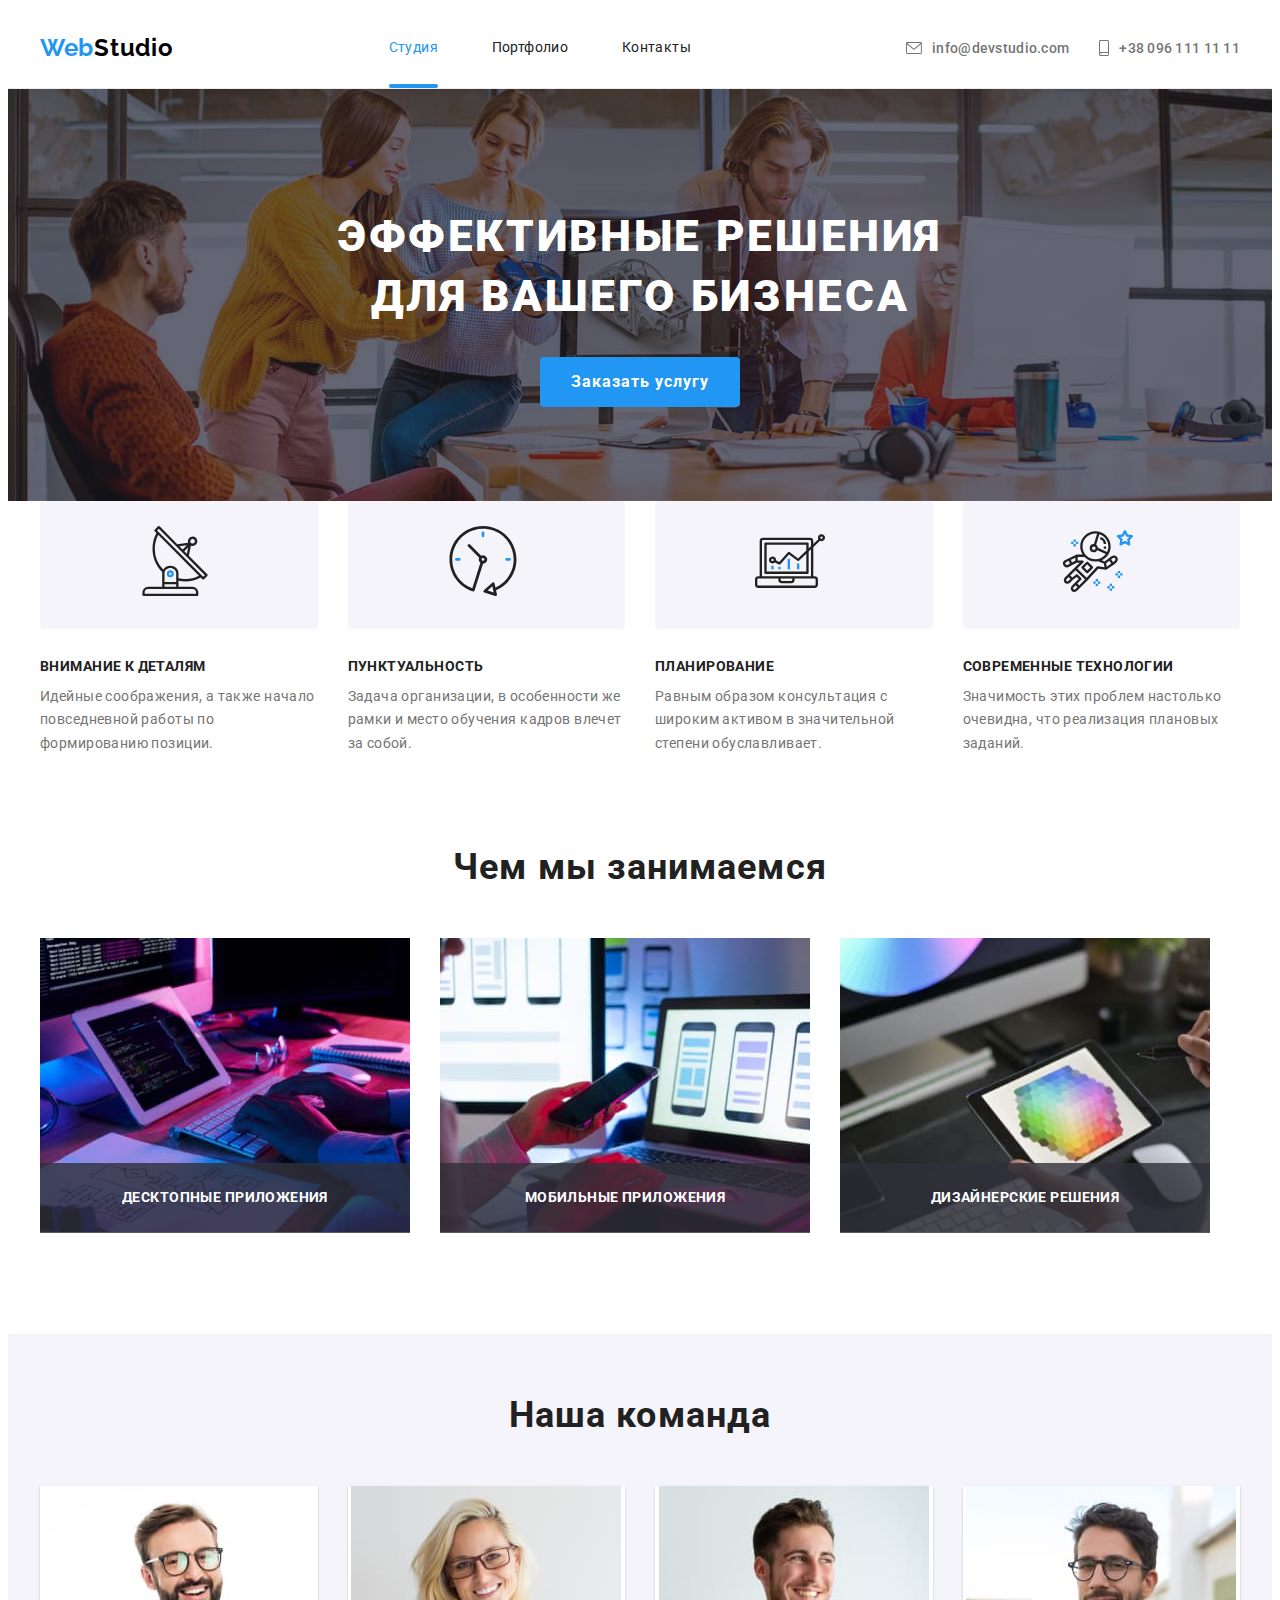
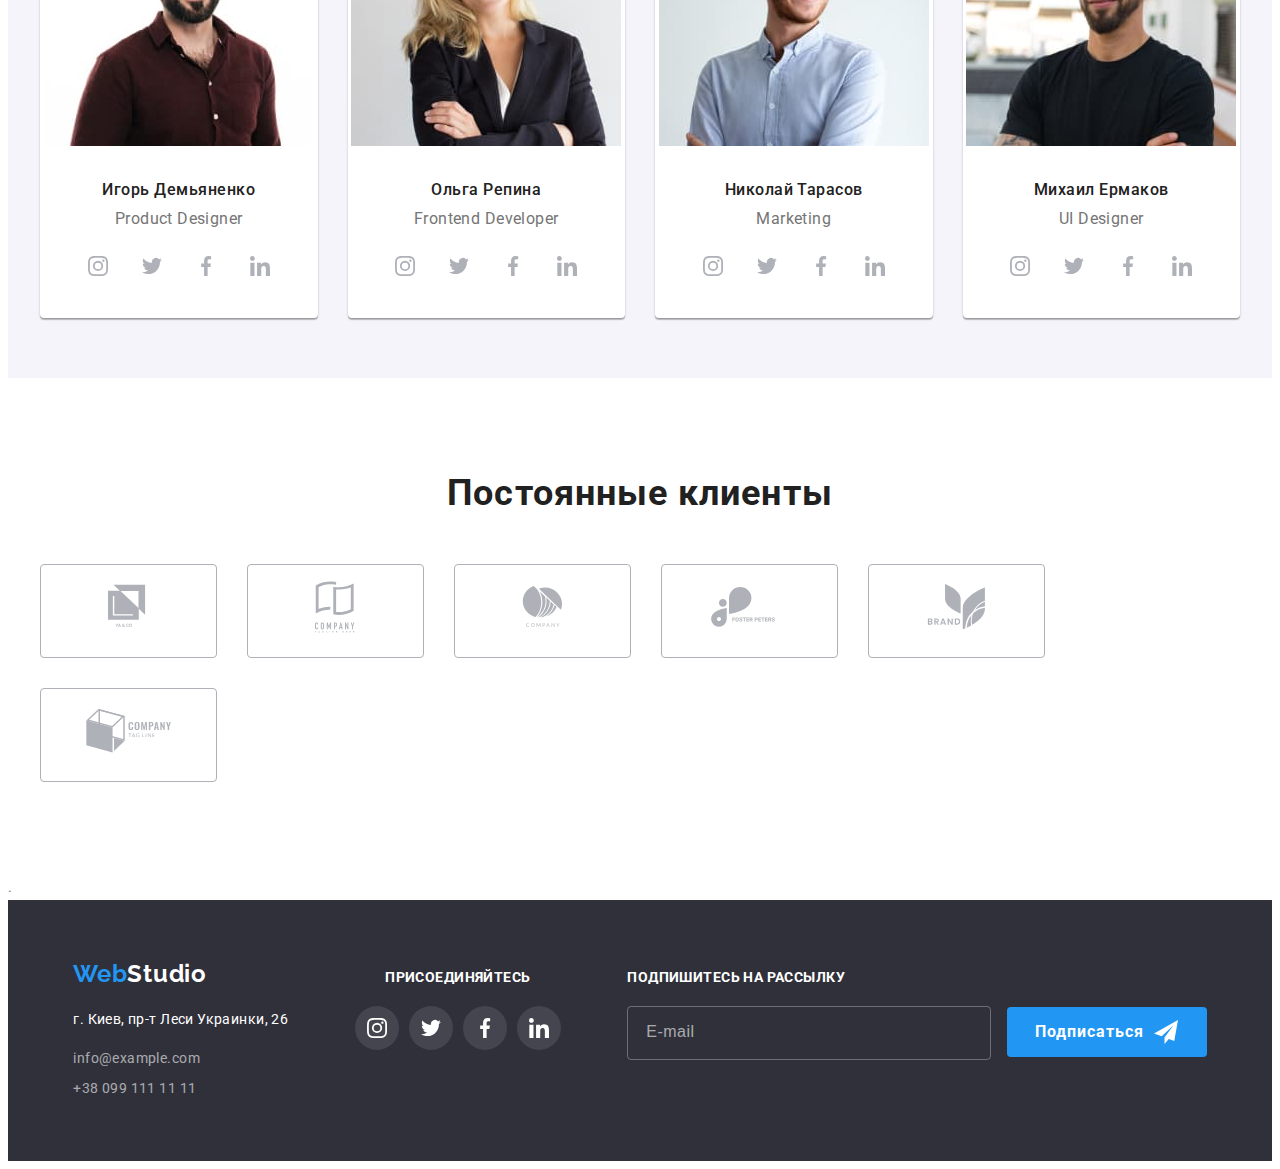
==== commit f0415d70: "fix" ====
--- a/index.html
+++ b/index.html
@@ -371,9 +371,9 @@
 								media="(min-width: 1200px)">
 							<source srcset="./images/tablet/team4-354.jpg 1x, ./images/tablet/team4-354@2x.jpg 2x" media="(min-width: 768px)">
 							<source srcset="./images/mobile/team4-450.jpg 1x, ./images/mobile/team4-450@2x.jpg 2x" media="(min-width: 480px)">
-						</picture>
                         <img src="./images/img4.jpg"
                             alt="Темноволосый улыбающийся мужчина с бородой в очках и черной футболке">
+							</picture>
                         <div class="team__box">
                             <h3 class="team__item-title title">Михаил Ермаков</h3>
                             <p class="text">UI Designer</p>
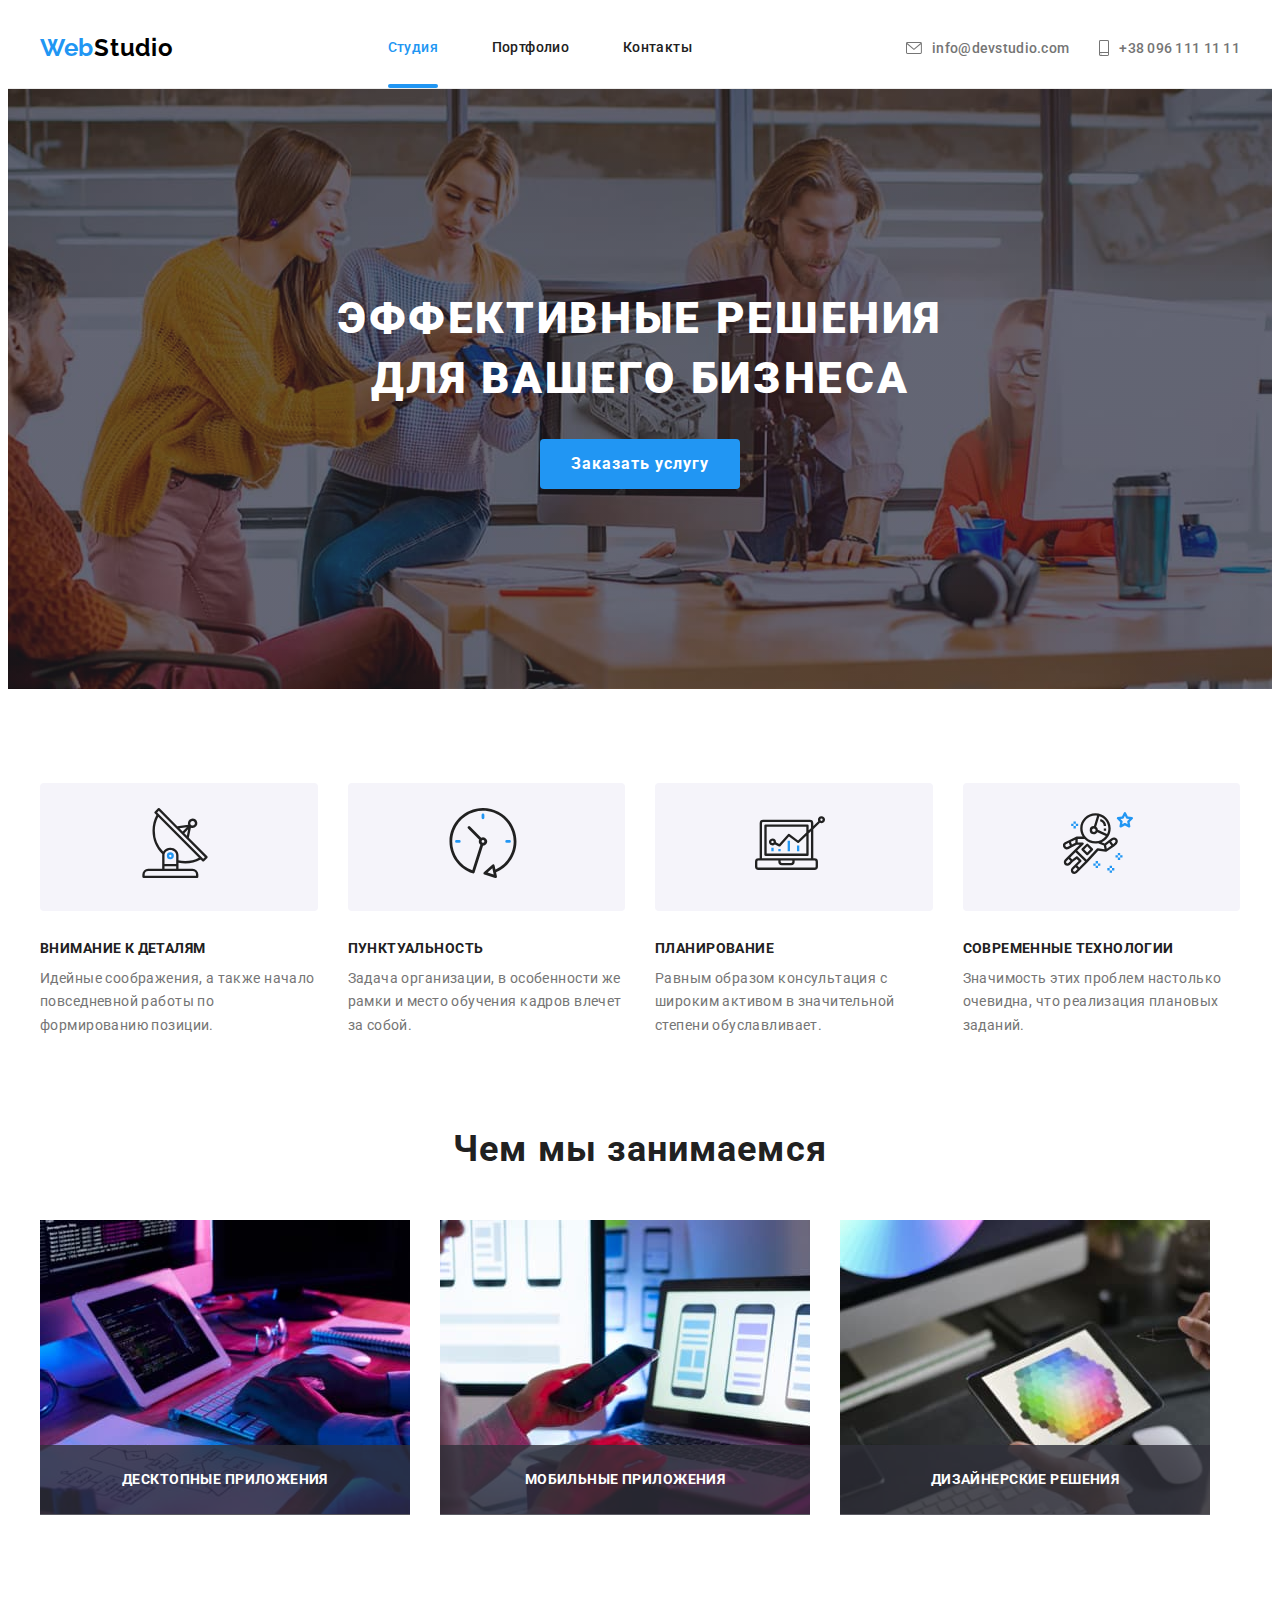
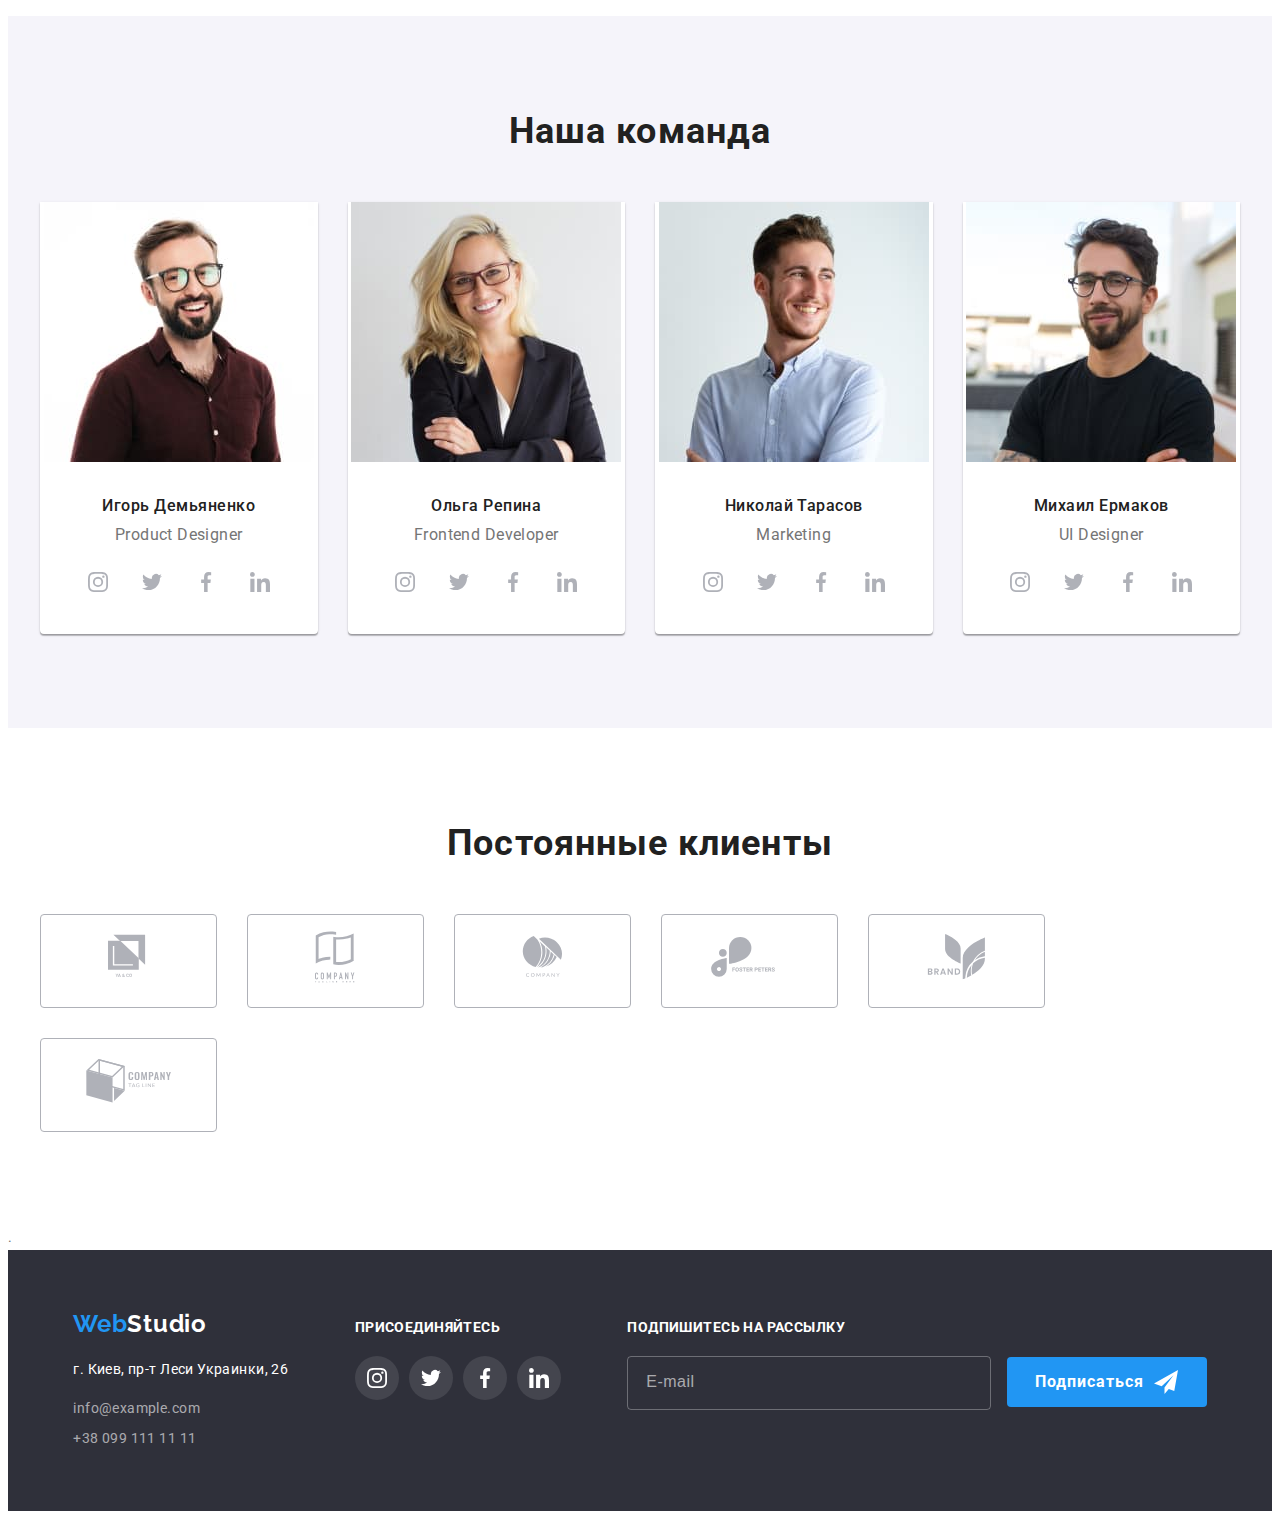
==== commit cac1f46c: "fix-mentor-comments" ====
--- a/index.html
+++ b/index.html
@@ -40,6 +40,7 @@
                         <a class="pagination__link link" href="">Контакты</a>
                     </li>
                 </ul>
+				<div class="header__bottom--mobile">
 				<div class="header__contacts header__contacts--mobile">
 				<a class="header__link header__link--mail link" href="mailto:info@devstudio.com">
 					<svg class="header__icon header__mail-icon" width="16px" height="12px">
@@ -57,6 +58,7 @@
 						<a class="header__socals-link link" href="" target="_blank" rel="noopener noreferrer">Instagram</a>
 						<a class="header__socals-link link" href="" target="_blank" rel="noopener noreferrer">Facebook</a>
 						<a class="header__socals-link link" href="" target="_blank" rel="noopener noreferrer">LinkedIn</a>
+					</div>
 					</div>
             </nav>
 							<div class="header__contacts header__contacts--tablet">
--- a/css/main.min.css
+++ b/css/main.min.css
@@ -1,2 +1,2 @@
-.visually-hidden{position:absolute !important;clip:rect(1px 1px 1px 1px);clip:rect(1px, 1px, 1px, 1px);padding:0 !important;border:0 !important;height:1px !important;width:1px !important;overflow:hidden}:root{--primary-text-color: #757575;--secondary-color: #212121;--accent-color: #2196f3;--primary-bgc: #ffffff;--secondary-bgc: #f5f4fa;--icons-color: #afb1b8;--time-transition: cubic-bezier(0.4, 0, 0.2, 1)}body{color:var(--primary-text-color);font-family:'Roboto', sans-serif;font-style:normal;font-size:14px;line-height:1.71;letter-spacing:0.03em;background-color:var(--primary-bgc)}.title{margin-bottom:0;margin-top:0}.list{margin-bottom:0;margin-top:0;padding-left:0;list-style:none}.link{text-decoration:none;display:inline-block;transition:color 250ms var(--time-transition)}.link:hover,.link:focus{color:var(--accent-color)}.text{margin-bottom:0;margin-top:0}img{display:inline-block;max-width:100%;height:auto}.header--border{border-bottom:1px solid #ececec}@media screen and (max-width: 767px){.header--border{border:none}}.projects__title,.team__title,.clients__title{margin-bottom:30px;color:var(--secondary-color);font-weight:700;font-size:28px;line-height:1.18;text-align:center;letter-spacing:0.03em}@media screen and (min-width: 1200px){.projects__title,.team__title,.clients__title{margin-bottom:50px;font-size:36px;line-height:1.17}}.container{width:100%;height:100%;padding-left:15px;padding-right:15px;margin-left:auto;margin-right:auto}@media screen and (min-width: 480px){.container{width:480px}}@media screen and (min-width: 768px){.container{width:768px}}@media screen and (min-width: 1200px){.container{width:1200px}}.button{width:200px;height:50px;padding-top:10px;padding-bottom:10px;padding-left:0;padding-right:0;border:none;color:var(--primary-bgc);font-family:inherit;font-weight:700;font-size:16px;line-height:1.88;letter-spacing:0.06em;cursor:pointer;background-color:var(--accent-color);border-radius:4px}.gallery__button{padding:6px 22px;color:var(--secondary-color);font-weight:500;font-size:16px;line-height:1.63;background-color:var(--secondary-bgc);border:none;border-radius:4px;transition:color 250ms var(--time-transition),background-color 250ms var(--time-transition),box-shadow 250ms var(--time-transition)}.gallery__button:hover,.gallery__button:focus{color:var(--primary-bgc);background-color:var(--accent-color);box-shadow:0px 3px 1px rgba(0,0,0,0.1),0px 1px 2px rgba(0,0,0,0.08),0px 2px 2px rgba(0,0,0,0.12)}.logo{font-family:'Raleway', sans-serif;font-weight:700;font-size:24px;line-height:1.17;letter-spacing:0.03em}.logo--first-color{color:var(--accent-color)}@media screen and (max-width: 767px){.header__logo{position:absolute;left:15px;top:50%;transform:translateY(-50%);font-size:24px;line-height:1.16}}@media screen and (min-width: 768px){.header__logo{padding-top:26px}}.header__logo--second-color{color:#000000}.footer__logo--second-color{color:var(--primary-bgc)}.footer__logo{display:block;margin-bottom:20px}.header{height:60px}@media screen and (min-width: 768px){.header{height:80px}}@media screen and (max-width: 767px){.header__container{position:relative}}@media screen and (min-width: 768px){.header__container{display:flex;justify-content:space-between}}.header__button{position:absolute;right:15px;top:50%;transform:translateY(-50%);z-index:10;padding:0;background-color:transparent;border:none}@media screen and (min-width: 768px){.header__button{display:none}}.header__close-icon{display:none}.header__button.is-open .header__burger-icon{display:none}.header__button.is-open .header__close-icon{display:block}@media screen and (max-width: 767px){.header__icon{display:none}}@media screen and (min-width: 480px){.header__contacts{display:flex;flex-direction:column-reverse;padding-bottom:64px;background-color:var(--primary-bgc)}}@media screen and (min-width: 768px){.header__contacts{flex-direction:column;justify-content:space-between;padding-top:21px;padding-bottom:21px}}@media screen and (min-width: 1200px){.header__contacts{flex-direction:row}}@media screen and (max-width: 767px){.header__contacts--tablet{display:none}}@media screen and (min-width: 768px){.header__contacts--mobile{display:none}}@media screen and (min-width: 480px){.header__link{padding-left:40px;font-weight:500;color:var(--primary-text-color)}}@media screen and (min-width: 768px){.header__link{display:flex;align-items:center}}@media screen and (min-width: 1200px){.header__link{padding:0}}@media screen and (min-width: 480px){.header__link--mail{font-size:24px;line-height:1.17;letter-spacing:0.02em}}@media screen and (min-width: 768px){.header__link--mail{font-size:12px;line-height:1.17;letter-spacing:0.02em}}@media screen and (min-width: 1200px){.header__link--mail{font-size:14px;letter-spacing:1.14}}@media screen and (min-width: 480px){.header__link--phone{margin-bottom:32px;font-size:34px;line-height:1.18;letter-spacing:0.02em;color:var(--accent-color)}}@media screen and (min-width: 768px){.header__link--phone{margin-bottom:0;font-size:12px;line-height:1.17;letter-spacing:0.02em;color:var(--primary-text-color)}}@media screen and (min-width: 1200px){.header__link--phone{margin-left:30px;font-size:14px;letter-spacing:1.14}}.header__mail-icon{margin-right:10px;fill:currentColor}@media screen and (min-width: 768px){.header__mail-icon{width:16px;height:12px}}.header__phone-icon{margin-right:10px;fill:currentColor}@media screen and (min-width: 768px){.header__phone-icon{width:10px;height:14px}}@media screen and (min-width: 768px){.header__phone-icon{width:10px;height:16px}}.header__icon-menu:hover,.header__icon-menu:focus{fill:var(--accent-color)}.header__socals-box{padding-left:40px;padding-right:15px;padding-bottom:48px;background-color:var(--primary-bgc)}@media screen and (min-width: 768px){.header__socals-box{display:none}}.header__socals-link{display:inline-block;color:var(--accent-color);font-weight:500;font-size:18px;line-height:1.22;letter-spacing:0.02em}.header__socals-link:not(:last-child){margin-right:20px}@media screen and (max-width: 767px){.header__pagination{display:none;width:100%;height:100%;padding-left:15px;padding-right:15px;margin-left:auto;margin-right:auto;position:fixed;top:0;bottom:0;left:0;right:0;overflow-y:scroll;background-color:var(--primary-bgc)}}.pagination.is-open{display:block}@media screen and (max-width: 767px){.pagination__list{display:block;padding-top:60px;padding-left:40px;padding-right:15px;padding-bottom:302px;font-style:normal;font-weight:500;font-size:40px;line-height:1.18;letter-spacing:0.02em;background-color:var(--primary-bgc)}}@media screen and (max-width: 767px){.pagination__item:not(:last-child){margin-bottom:32px}}@media screen and (min-width: 768px){.pagination__item{display:inline-block;position:relative}.pagination__item:not(:last-child){margin-right:50px}}.pagination__link{color:var(--secondary-color)}@media screen and (min-width: 768px){.pagination__link{padding-top:28px;padding-bottom:28px}}.pagination__link--current{color:var(--accent-color)}@media screen and (min-width: 768px){.pagination__link--current::after{content:'';position:absolute;bottom:0;left:0;width:100%;height:4px;background-color:var(--accent-color);border-radius:2px}}.hero{max-height:400px;max-width:1600px;margin-left:auto;margin-right:auto;padding-top:118px;padding-bottom:118px;background-color:#c4c4c4}@media screen and (max-width: 767px){.hero{background-image:linear-gradient(to right, rgba(47,48,58,0.4), rgba(47,48,58,0.4)),url(../images/mobile/hero-480.jpg);background-repeat:no-repeat;background-position:center;background-size:cover}}@media screen and (max-width: 767px) and (min-device-pixel-ratio: 2), screen and (max-width: 767px) and (min-resolution: 192dpi), screen and (max-width: 767px) and (min-resolution: 2dppx){.hero{background-image:linear-gradient(to right, rgba(47,48,58,0.4), rgba(47,48,58,0.4)),url(../images/mobile/hero-480@2x.jpg)}}@media screen and (min-width: 768px){.hero{background-image:linear-gradient(to right, rgba(47,48,58,0.4), rgba(47,48,58,0.4)),url(../images/tablet/hero-768.jpg);background-repeat:no-repeat;background-position:center;background-size:cover}}@media screen and (min-width: 768px) and (min-device-pixel-ratio: 2), screen and (min-width: 768px) and (min-resolution: 192dpi), screen and (min-width: 768px) and (min-resolution: 2dppx){.hero{background-image:linear-gradient(to right, rgba(47,48,58,0.4), rgba(47,48,58,0.4)),url(../images/tablet/hero-768@2x.jpg)}}@media screen and (min-width: 1200px){.hero{background-image:linear-gradient(to right, rgba(47,48,58,0.4), rgba(47,48,58,0.4)),url(../images/desktop/hero-1600.jpg);background-repeat:no-repeat;background-position:center;background-size:cover}}@media screen and (min-width: 1200px) and (min-device-pixel-ratio: 2), screen and (min-width: 1200px) and (min-resolution: 192dpi), screen and (min-width: 1200px) and (min-resolution: 2dppx){.hero{background-image:linear-gradient(to right, rgba(47,48,58,0.4), rgba(47,48,58,0.4)),url(../images/desktop/hero-1600@2x.jpg);background-size:cover}}@media screen and (min-width: 480px){.hero{width:480px;padding-bottom:60px}}@media screen and (min-width: 768px){.hero{width:768px}}@media screen and (min-width: 1200px){.hero{width:100%;max-width:1600px;padding-bottom:94px}}.hero__title{margin-top:0;margin-bottom:30px;color:var(--primary-bgc);font-weight:900;font-size:26px;line-height:1.62;text-align:center;letter-spacing:0.06em;text-transform:uppercase}@media screen and (min-width: 1200px){.hero__title{font-size:44px;line-height:1.36}}.hero__button{display:block;margin-left:auto;margin-right:auto}@media screen and (min-width: 480px){.backdrop{position:fixed;top:0;left:0;width:100%;height:100%;z-index:30;overflow-y:scroll;padding-top:93px;padding-left:15px;padding-right:15px;padding-bottom:94px;background-color:rgba(0,0,0,0.2);opacity:1;transition:opacity 250ms var(--time-transition)}}.is-hidden{opacity:0;pointer-events:none}.is-hidden .modal{transform:translate(-50%, -50%) scale(0)}.modal{position:relative;z-index:15;background-color:var(--primary-bgc);box-shadow:0px 1px 3px rgba(0,0,0,0.12),0px 1px 1px rgba(0,0,0,0.14),0px 2px 1px rgba(0,0,0,0.2);border-radius:4px}@media screen and (min-width: 480px){.modal{width:450px;height:auto;margin-left:auto;margin-right:auto}}@media screen and (min-width: 1200px){.modal{width:528px;height:auto;margin-left:auto;margin-right:auto;top:50%;left:50%;transform:translate(-115%, -50%) scale(1);transition:transform 250ms var(--time-transition)}}.modal__close-btn{position:absolute;top:8px;right:8px;z-index:800;width:30px;height:30px;right:8px;top:8px;cursor:pointer;background-color:transparent;box-sizing:border-box;border:1px solid rgba(0,0,0,0.1);border-radius:50%;transition:outline 250ms var(--time-transition),color 250ms var(--time-transition)}.modal__close-btn:focus,.modal__close-btn:hover{color:var(--accent-color);outline:transparent}.modal__close-icon{fill:currentColor;position:absolute;top:50%;left:50%;transform:translate(-50%, -50%)}.modal__text{margin:0;padding-top:40px;padding-left:40px;padding-right:40px;margin-bottom:12px;color:var(--secondary-color);font-weight:700;font-size:20px;line-height:1.5;text-align:center;letter-spacing:0.03em}@media screen and (min-width: 1200px){.modal__text{line-height:1.15}}.modal__form{padding-left:40px;padding-right:40px}.modal__box{display:flex;flex-direction:column;margin-bottom:10px;color:var(--primary-text-color);font-weight:400;font-size:12px;line-height:1.16;letter-spacing:0.01em}.modal__box:hover,.modal__box:focus{color:var(--accent-color);transition:color 250ms var(--time-transition)}.modal__label{position:relative;margin-top:4px}.modal__input{width:100%;padding-left:30px;height:40px;margin:0;background-color:transparent;border:1px solid rgba(33,33,33,0.2);border-radius:4px;transition:outline 250ms var(--time-transition),border 250ms var(--time-transition)}.modal__input:focus{outline:transparent;border:1px solid var(--accent-color)}.modal__input:focus+.modal__icon{fill:var(--accent-color)}.modal__input::placeholder{font-weight:400;font-size:12px;line-height:1.16;letter-spacing:0.01em;color:rgba(117,117,117,0.5)}.modal__icon{position:absolute;top:50%;left:15px;transform:translateY(-50%);fill:#000;transition:fill 250ms var(--time-transition)}textarea.modal__input{resize:none;height:120px;padding-top:12px;padding-bottom:12px;padding-left:16px;padding-right:16px}.modal__checkbox{display:flex;align-items:center;justify-content:center}.modal__checkbox-input{-webkit-appearance:none;-moz-appearance:none;appearance:none}.modal__checkbox-input:focus+.modal__checkbox-icon{outline:3px solid var(--accent-color)}.modal__checkbox-input:checked+.modal__checkbox-icon{background-color:var(--accent-color);fill:var(--primary-bgc);border:transparent}.modal__checkbox-icon{margin-right:4px;fill:transparent;background-color:transparent;border-radius:2px;border:2px solid #000;transition:background-color 250ms var(--time-transition),fill 250ms var(--time-transition),border 250ms var(--time-transition)}.modal__link{font-size:12px;line-height:1.17;color:var(--accent-color)}@media screen and (min-width: 1200px){.modal__link{font-size:14px;line-height:1.71}}.modal__checkbox-text{font-size:12px;line-height:1.17}@media screen and (min-width: 1200px){.modal__checkbox-text{font-size:14px;line-height:1.71}}.modal__submit-button{margin-top:30px;margin-left:85px;margin-right:85px;margin-bottom:40px}.features{padding-bottom:60px}@media screen and (min-width: 1200px){.features{padding-bottom:94px}}@media screen and (min-width: 768px){.features__list{display:flex;flex-wrap:wrap;margin-top:-30px;margin-left:-30px}}@media screen and (min-width: 768px){.features__item{flex-basis:calc(( 100% - 30px * 3) /2);height:251px;margin-top:30px;margin-left:30px}}@media screen and (min-width: 1200px){.features__item{flex-basis:calc((100% - 4*30px) / 4)}}.features__icon-box{background-color:#f5f4fa;border-radius:4px}@media screen and (min-width: 480px){.features__icon-box{padding-top:25px;padding-bottom:25px;padding-left:190px;padding-right:190px;margin-bottom:30px}}@media screen and (min-width: 768px){.features__icon-box{padding-left:142px;padding-right:142px}}@media screen and (min-width: 1200px){.features__icon-box{padding-left:100px;padding-right:100px}}.features__title{margin-bottom:10px;color:var(--secondary-color);font-weight:700;font-size:14px;line-height:1.14;letter-spacing:0.03em;text-transform:uppercase}.projects{display:none;padding-bottom:94px}@media screen and (min-width: 1200px){.projects{display:flex}}.projects__list{display:flex}.projects__item{position:relative;width:calc((100% - 3 * 30 px) / 3)}.projects__item:not(:last-child){margin-right:30px}.projects__text{position:absolute;top:100%;transform:translateY(-110%);width:370px;height:70px;display:flex;align-items:center;justify-content:center;color:var(--primary-bgc);font-size:14px;font-weight:700;line-height:1.14;letter-spacing:0.03em;text-transform:uppercase;background-color:rgba(47,48,58,0.8)}.team{padding-bottom:60px;padding-top:60px;font-weight:400;font-size:16px;line-height:1.19;text-align:center;background-color:var(--secondary-bgc)}@media screen and (min-width: 768px){.team__list{display:flex;flex-wrap:wrap;margin-top:-30px;margin-left:-30px}}.team__item{padding-bottom:24px;background-color:var(--primary-bgc);box-shadow:0px 1px 3px rgba(0,0,0,0.12),0px 1px 1px rgba(0,0,0,0.14),0px 2px 1px rgba(0,0,0,0.2);border-radius:0px 0px 4px 4px}@media screen and (max-width: 767px){.team__item:not(:last-child){margin-bottom:30px}}@media screen and (min-width: 768px){.team__item{width:calc((100% - 2 * 30px) / 2);margin-top:30px;margin-left:30px}}@media screen and (min-width: 1200px){.team__item{padding-bottom:30px;width:calc((100% - 4 * 30px) / 4)}}.team__box{padding-top:30px;padding-bottom:16px;padding-left:auto;padding-right:auto}.team__item-title{color:var(--secondary-color);font-weight:500;font-size:16px;line-height:1.19;letter-spacing:0.03em;margin-bottom:10px}.socals__list{display:flex;justify-content:center}.socals__link{color:var(--icons-color);background-color:var(--primary-bgc);border-radius:50%;transition:background-color 250ms var(--time-transition),color 250ms var(--time-transition)}@media screen and (min-width: 1200px){.socals__link{display:flex;justify-content:center;align-items:center;width:44px;height:44px}}@media screen and (min-width: 1200px){.socals__link:hover,.socals__link:focus{background-color:var(--accent-color);color:var(--primary-bgc)}}.socals__item{display:flex;align-items:center;justify-content:center;width:44px;height:44px}.socals__item:not(:last-child){margin-right:10px}.socals__icon{fill:currentColor}.footer__socal-link{display:flex;justify-content:center;align-items:center;width:44px;height:44px;background-color:rgba(255,255,255,0.1);border-radius:50%}@media screen and (min-width: 1200px){.footer__socal-link{transition:background-color 250ms var(--time-transition)}.footer__socal-link:hover,.footer__socal-link:focus{background-color:var(--accent-color);color:var(--primary-bgc)}}.footer__socal-link .footer__socal-icon{fill:var(--primary-bgc)}.footer__socal-item:not(:last-child){margin-right:10px}.clients{padding-top:60px;padding-bottom:60px}@media screen and (min-width: 1200px){.clients{padding-top:94px;padding-bottom:94px}}.clients__list{display:flex;flex-wrap:wrap;margin-top:-30px;margin-left:-30px}.clients__item{display:flex;justify-content:center;align-items:center;width:calc((100% - 30px * 2) / 2);height:92px;margin-top:30px;margin-left:30px;border:1px solid var(--icons-color);border-radius:4px;transition:border 250ms var(--time-transition),color 250ms var(--time-transition)}.clients__item:hover,.clients__item:focus{border:1px solid var(--accent-color)}.clients__item:hover .clients__link,.clients__item:focus .clients__link{color:var(--accent-color)}@media screen and (min-width: 768px){.clients__item{width:calc((100% - 3 * 30px) / 3)}}@media screen and (min-width: 1200px){.clients__item{width:calc((100% - 6 * 30px) / 6)}}.clients__link{color:var(--icons-color)}.clients__icon{fill:currentColor}.adress{font-style:normal;font-weight:400;font-size:14px;line-height:1.71}.adress__map-item{margin-bottom:15px}.adress__mail-item{margin-bottom:6px}.adress__map-link{color:var(--primary-bgc)}.adress__mail-link,.adress__phone-link{color:rgba(255,255,255,0.6)}.footer__input{height:50px;width:450px;margin:0;background-color:transparent;border:1px solid rgba(255,255,255,0.3);border-radius:4px}.footer__input::placeholder{padding-left:16px;margin-bottom:20px;font-size:16px;line-height:1.25;letter-spacing:0.03em;color:rgba(255,255,255,0.6)}@media screen and (min-width: 1200px){.footer__input{width:358px}}.footer__send-icon{margin-left:10px;fill:var(--primary-bgc)}.footer__submit-button{margin-top:20px}@media screen and (min-width: 768px){.footer__submit-button{display:block;margin-left:auto;margin-right:auto}}@media screen and (min-width: 1200px){.footer__submit-button{display:inline-flex;margin-left:12px;margin-top:0;justify-content:center;align-items:center}}.footer{padding-top:60px;padding-bottom:60px;margin-left:auto;margin-right:auto;background-color:#2f303a}.footer__container{align-items:baseline}@media screen and (min-width: 768px){.footer__container{display:flex;flex-wrap:wrap;justify-content:space-around}}@media screen and (min-width_1200px){.footer__container{justify-content:space-between}}.left{text-align:center;padding-bottom:60px}@media screen and (min-width: 1200px){.left{padding:0;text-align:left}}.middle{text-align:center;padding-bottom:60px}@media screen and (min-width: 1200px){.middle{padding:0}}.footer__appeal{margin-bottom:20px;color:var(--primary-bgc);font-weight:700;font-size:14px;line-height:1.14;letter-spacing:0.03em;text-transform:uppercase}.right{text-align:center}@media screen and (min-width: 1200px){.right{text-align:left}}.gallery{padding-top:94px;font-size:16px;line-height:1.88}.buttons__list{display:flex;flex-wrap:wrap;justify-content:flex-start;margin-bottom:40px}@media screen and (min-width: 768px){.buttons__list{justify-content:center;margin-bottom:30px}}.buttons__item:not(:last-child){margin-right:8px}.buttons__item:nth-child(-n+3){margin-bottom:10px}.gallery__list{display:flex;flex-wrap:wrap;padding-bottom:94px;margin-top:-30px;margin-left:-30px}@media screen and (min-width: 768px){.gallery__list{margin-top:-30px;margin-left:-30px}}.gallery__item{border:1px solid #eeeeee;transition:box-shadow 250ms var(--time-transition)}@media screen and (min-width: 480px){.gallery__item{width:100%;margin-top:30px;margin-left:30px}}@media screen and (min-width: 768px){.gallery__item{width:calc((100% - 2 * 30px) / 2);margin-top:30px;margin-left:30px}}@media screen and (min-width: 1200px){.gallery__item{width:calc((100% - 3 * 30px) / 3)}}.gallery__item:hover,.gallery__item:focus{box-shadow:0px 1px 1px rgba(0,0,0,0.12),0px 4px 4px rgba(0,0,0,0.06),1px 4px 6px rgba(0,0,0,0.16)}.gallery__item:hover .gallery__overlay,.gallery__item:focus .gallery__overlay{transform:translateY(0)}.gallery__name{padding-top:20px;padding-bottom:20px;padding-left:24px;padding-right:24px}.gallery__title{color:var(--secondary-color);font-weight:700;font-size:18px;line-height:2;letter-spacing:0.06em}.gallery__box{position:relative;overflow:hidden}.gallery__box img{height:100%}.gallery__overlay{position:absolute;bottom:0;width:100%;height:100%;color:var(--primary-bgc);font-size:18px;line-height:1.56;background-color:rgba(33,150,243,0.9);transform:translateY(100%);transition:transform 250ms var(--time-transition)}.gallery__description{margin:0;padding-left:24px;padding-right:24px;padding-top:63px;padding-bottom:63px}
+.visually-hidden{position:absolute !important;clip:rect(1px 1px 1px 1px);clip:rect(1px, 1px, 1px, 1px);padding:0 !important;border:0 !important;height:1px !important;width:1px !important;overflow:hidden}:root{--primary-text-color: #757575;--secondary-color: #212121;--accent-color: #2196f3;--primary-bgc: #ffffff;--secondary-bgc: #f5f4fa;--icons-color: #afb1b8;--time-transition: cubic-bezier(0.4, 0, 0.2, 1)}body{color:var(--primary-text-color);font-family:'Roboto', sans-serif;font-style:normal;font-size:14px;line-height:1.71;letter-spacing:0.03em;background-color:var(--primary-bgc)}.title{margin-bottom:0;margin-top:0}.list{margin-bottom:0;margin-top:0;padding-left:0;list-style:none}.link{text-decoration:none;display:inline-block;transition:color 250ms var(--time-transition)}.link:hover,.link:focus{color:var(--accent-color)}.text{margin-bottom:0;margin-top:0}img{display:inline-block;max-width:100%;height:auto}.header--border{border-bottom:1px solid #ececec}.projects__title,.team__title,.clients__title{margin-bottom:30px;color:var(--secondary-color);font-weight:700;font-size:28px;line-height:1.18;text-align:center;letter-spacing:0.03em}@media screen and (min-width: 1200px){.projects__title,.team__title,.clients__title{margin-bottom:50px;font-size:36px;line-height:1.17}}.container{width:100%;height:100%;padding-left:15px;padding-right:15px;margin-left:auto;margin-right:auto}@media screen and (min-width: 480px){.container{width:480px}}@media screen and (min-width: 768px){.container{width:768px}}@media screen and (min-width: 1200px){.container{width:1200px}}.button{width:200px;height:50px;padding-top:10px;padding-bottom:10px;padding-left:0;padding-right:0;border:none;color:var(--primary-bgc);font-family:inherit;font-weight:700;font-size:16px;line-height:1.88;letter-spacing:0.06em;cursor:pointer;background-color:var(--accent-color);border-radius:4px}.gallery__button{padding:6px 22px;color:var(--secondary-color);font-weight:500;font-size:16px;line-height:1.63;background-color:var(--secondary-bgc);border:none;border-radius:4px;transition:color 250ms var(--time-transition),background-color 250ms var(--time-transition),box-shadow 250ms var(--time-transition)}.gallery__button:hover,.gallery__button:focus{color:var(--primary-bgc);background-color:var(--accent-color);box-shadow:0px 3px 1px rgba(0,0,0,0.1),0px 1px 2px rgba(0,0,0,0.08),0px 2px 2px rgba(0,0,0,0.12)}.logo{font-family:'Raleway', sans-serif;font-weight:700;font-size:24px;line-height:1.17;letter-spacing:0.03em}.logo--first-color{color:var(--accent-color)}@media screen and (max-width: 767px){.header__logo{position:absolute;left:15px;top:50%;transform:translateY(-50%);font-size:24px;line-height:1.16}}@media screen and (min-width: 768px){.header__logo{padding-top:26px}}.header__logo--second-color{color:#000000}.footer__logo--second-color{color:var(--primary-bgc)}.footer__logo{display:block;margin-bottom:20px}.header{height:60px}@media screen and (min-width: 768px){.header{height:80px}}@media screen and (max-width: 767px){.header__container{position:relative}}@media screen and (min-width: 768px){.header__container{display:flex;justify-content:space-between}}.header__button{position:absolute;right:15px;top:50%;transform:translateY(-50%);z-index:10;padding:0;background-color:transparent;border:none}@media screen and (min-width: 768px){.header__button{display:none}}.header__close-icon{display:none}.header__button.is-open .header__burger-icon{display:none}.header__button.is-open .header__close-icon{display:block}@media screen and (max-width: 767px){.header__icon{display:none}}@media screen and (min-width: 480px){.header__contacts{display:flex;flex-direction:column-reverse;padding-bottom:64px;background-color:var(--primary-bgc)}}@media screen and (min-width: 768px){.header__contacts{flex-direction:column;justify-content:space-between;padding-top:21px;padding-bottom:21px}}@media screen and (min-width: 1200px){.header__contacts{flex-direction:row}}@media screen and (max-width: 767px){.header__bottom--mobile{position:absolute;bottom:48px;left:40px}}@media screen and (max-width: 767px){.header__contacts--tablet{display:none}}@media screen and (min-width: 768px){.header__contacts--mobile{display:none}}@media screen and (min-width: 480px){.header__link{font-weight:500;color:var(--primary-text-color)}}@media screen and (min-width: 768px){.header__link{display:flex;align-items:center}}@media screen and (min-width: 1200px){.header__link{padding:0}}@media screen and (min-width: 480px){.header__link--mail{font-size:24px;line-height:1.17;letter-spacing:0.02em}}@media screen and (min-width: 768px){.header__link--mail{font-size:12px;line-height:1.17;letter-spacing:0.02em}}@media screen and (min-width: 1200px){.header__link--mail{font-size:14px;letter-spacing:1.14}}@media screen and (min-width: 480px){.header__link--phone{margin-bottom:32px;font-size:34px;line-height:1.18;letter-spacing:0.02em;color:var(--accent-color)}}@media screen and (min-width: 768px){.header__link--phone{margin-bottom:0;font-size:12px;line-height:1.17;letter-spacing:0.02em;color:var(--primary-text-color)}}@media screen and (min-width: 1200px){.header__link--phone{margin-left:30px;font-size:14px;letter-spacing:1.14}}.header__mail-icon{margin-right:10px;fill:currentColor}@media screen and (min-width: 768px){.header__mail-icon{width:16px;height:12px}}.header__phone-icon{margin-right:10px;fill:currentColor}@media screen and (min-width: 768px){.header__phone-icon{width:10px;height:14px}}@media screen and (min-width: 768px){.header__phone-icon{width:10px;height:16px}}.header__icon-menu:hover,.header__icon-menu:focus{fill:var(--accent-color)}.header__socals-box{padding-right:15px;background-color:var(--primary-bgc)}@media screen and (min-width: 768px){.header__socals-box{display:none}}.header__socals-link{display:inline-block;color:var(--accent-color);font-weight:500;font-size:18px;line-height:1.22;letter-spacing:0.02em}.header__socals-link:not(:last-child){margin-right:20px}@media screen and (max-width: 767px){.header__pagination{display:none;width:100%;height:100%;padding-left:15px;padding-right:15px;margin-left:auto;margin-right:auto;position:fixed;z-index:3;top:0;bottom:0;left:0;right:0;overflow-y:scroll;background-color:var(--primary-bgc)}}.pagination.is-open{display:block}@media screen and (max-width: 767px){.pagination__list{display:block;padding-top:60px;padding-left:40px;padding-right:15px;padding-bottom:302px;font-style:normal;font-weight:500;font-size:40px;line-height:1.18;letter-spacing:0.02em;background-color:var(--primary-bgc)}}@media screen and (max-width: 767px){.pagination__item:not(:last-child){margin-bottom:32px}}@media screen and (min-width: 768px){.pagination__item{display:inline-block;position:relative;font-weight:500}.pagination__item:not(:last-child){margin-right:50px}}.pagination__link{color:var(--secondary-color)}@media screen and (min-width: 768px){.pagination__link{padding-top:28px;padding-bottom:28px}}.pagination__link--current{color:var(--accent-color)}@media screen and (min-width: 768px){.pagination__link--current::after{content:'';position:absolute;bottom:0;left:0;width:100%;height:4px;background-color:var(--accent-color);border-radius:2px}}.hero{max-height:400px;max-width:1600px;margin-left:auto;margin-right:auto;padding-top:118px;padding-bottom:118px;background-color:#c4c4c4}@media screen and (min-width: 1200px){.hero{max-height:600px}}@media screen and (max-width: 767px){.hero{background-image:linear-gradient(to right, rgba(47,48,58,0.4), rgba(47,48,58,0.4)),url(../images/mobile/hero-480.jpg);background-repeat:no-repeat;background-position:center;background-size:cover}}@media screen and (max-width: 767px) and (min-device-pixel-ratio: 2), screen and (max-width: 767px) and (min-resolution: 192dpi), screen and (max-width: 767px) and (min-resolution: 2dppx){.hero{background-image:linear-gradient(to right, rgba(47,48,58,0.4), rgba(47,48,58,0.4)),url(../images/mobile/hero-480@2x.jpg)}}@media screen and (min-width: 768px){.hero{background-image:linear-gradient(to right, rgba(47,48,58,0.4), rgba(47,48,58,0.4)),url(../images/tablet/hero-768.jpg);background-repeat:no-repeat;background-position:center;background-size:cover}}@media screen and (min-width: 768px) and (min-device-pixel-ratio: 2), screen and (min-width: 768px) and (min-resolution: 192dpi), screen and (min-width: 768px) and (min-resolution: 2dppx){.hero{background-image:linear-gradient(to right, rgba(47,48,58,0.4), rgba(47,48,58,0.4)),url(../images/tablet/hero-768@2x.jpg)}}@media screen and (min-width: 1200px){.hero{background-image:linear-gradient(to right, rgba(47,48,58,0.4), rgba(47,48,58,0.4)),url(../images/desktop/hero-1600.jpg);background-repeat:no-repeat;background-position:center;background-size:cover}}@media screen and (min-width: 1200px) and (min-device-pixel-ratio: 2), screen and (min-width: 1200px) and (min-resolution: 192dpi), screen and (min-width: 1200px) and (min-resolution: 2dppx){.hero{background-image:linear-gradient(to right, rgba(47,48,58,0.4), rgba(47,48,58,0.4)),url(../images/desktop/hero-1600@2x.jpg);background-size:cover}}@media screen and (min-width: 480px){.hero{width:480px;padding-bottom:118px}}@media screen and (min-width: 768px){.hero{width:768px}}@media screen and (min-width: 1200px){.hero{width:100%;max-width:1600px;padding-bottom:200px;padding-top:200px}}.hero__title{margin-top:0;margin-bottom:30px;color:var(--primary-bgc);font-weight:900;font-size:26px;line-height:1.62;text-align:center;letter-spacing:0.06em;text-transform:uppercase}@media screen and (min-width: 1200px){.hero__title{font-size:44px;line-height:1.36}}.hero__button{display:block;margin-left:auto;margin-right:auto}@media screen and (min-width: 480px){.backdrop{position:fixed;top:0;left:0;width:100%;height:100%;z-index:30;overflow-y:scroll;padding-top:93px;padding-left:15px;padding-right:15px;padding-bottom:94px;background-color:rgba(0,0,0,0.2);opacity:1;transition:opacity 250ms var(--time-transition)}}.is-hidden{opacity:0;pointer-events:none}.is-hidden .modal{transform:translate(-50%, -50%) scale(0)}.modal{position:relative;z-index:15;background-color:var(--primary-bgc);box-shadow:0px 1px 3px rgba(0,0,0,0.12),0px 1px 1px rgba(0,0,0,0.14),0px 2px 1px rgba(0,0,0,0.2);border-radius:4px}@media screen and (min-width: 480px){.modal{width:450px;height:auto;margin-left:auto;margin-right:auto}}@media screen and (min-width: 1200px){.modal{width:528px;height:auto;margin-left:auto;margin-right:auto;top:50%;left:50%;transform:translate(-115%, -50%) scale(1);transition:transform 250ms var(--time-transition)}}.modal__close-btn{position:absolute;top:8px;right:8px;z-index:800;width:30px;height:30px;right:8px;top:8px;cursor:pointer;background-color:transparent;box-sizing:border-box;border:1px solid rgba(0,0,0,0.1);border-radius:50%;transition:outline 250ms var(--time-transition),color 250ms var(--time-transition)}.modal__close-btn:focus,.modal__close-btn:hover{color:var(--accent-color);outline:transparent}.modal__close-icon{fill:currentColor;position:absolute;top:50%;left:50%;transform:translate(-50%, -50%)}.modal__text{margin:0;padding-top:40px;padding-left:40px;padding-right:40px;margin-bottom:12px;color:var(--secondary-color);font-weight:700;font-size:20px;line-height:1.5;text-align:center;letter-spacing:0.03em}@media screen and (min-width: 1200px){.modal__text{line-height:1.15}}.modal__form{padding-left:40px;padding-right:40px}.modal__box{display:flex;flex-direction:column;margin-bottom:10px;color:var(--primary-text-color);font-weight:400;font-size:12px;line-height:1.16;letter-spacing:0.01em}.modal__box:hover,.modal__box:focus{color:var(--accent-color);transition:color 250ms var(--time-transition)}.modal__label{position:relative;margin-top:4px}.modal__input{width:100%;padding-left:30px;height:40px;margin:0;background-color:transparent;border:1px solid rgba(33,33,33,0.2);border-radius:4px;transition:outline 250ms var(--time-transition),border 250ms var(--time-transition)}.modal__input:focus{outline:transparent;border:1px solid var(--accent-color)}.modal__input:focus+.modal__icon{fill:var(--accent-color)}.modal__input::placeholder{font-weight:400;font-size:12px;line-height:1.16;letter-spacing:0.01em;color:rgba(117,117,117,0.5)}.modal__icon{position:absolute;top:50%;left:15px;transform:translateY(-50%);fill:#000;transition:fill 250ms var(--time-transition)}textarea.modal__input{resize:none;height:120px;padding-top:12px;padding-bottom:12px;padding-left:16px;padding-right:16px}.modal__checkbox{display:flex;align-items:center;justify-content:center}.modal__checkbox-input{-webkit-appearance:none;-moz-appearance:none;appearance:none}.modal__checkbox-input:focus+.modal__checkbox-icon{outline:3px solid var(--accent-color)}.modal__checkbox-input:checked+.modal__checkbox-icon{background-color:var(--accent-color);fill:var(--primary-bgc);border:transparent}.modal__checkbox-icon{margin-right:4px;fill:transparent;background-color:transparent;border-radius:2px;border:2px solid #000;transition:background-color 250ms var(--time-transition),fill 250ms var(--time-transition),border 250ms var(--time-transition)}.modal__link{font-size:12px;line-height:1.17;color:var(--accent-color)}@media screen and (min-width: 1200px){.modal__link{font-size:14px;line-height:1.71}}.modal__checkbox-text{font-size:12px;line-height:1.17}@media screen and (min-width: 1200px){.modal__checkbox-text{font-size:14px;line-height:1.71}}.modal__submit-button{margin-top:30px;margin-left:85px;margin-right:85px;margin-bottom:40px}.features{padding-bottom:60px;padding-top:60px}@media screen and (min-width: 1200px){.features{padding-bottom:94px;padding-top:94px}}@media screen and (min-width: 768px){.features__list{display:flex;flex-wrap:wrap;margin-top:-30px;margin-left:-30px}}@media screen and (min-width: 768px){.features__item{flex-basis:calc(( 100% - 30px * 3) /2);height:251px;margin-top:30px;margin-left:30px}}@media screen and (min-width: 1200px){.features__item{flex-basis:calc((100% - 4*30px) / 4)}}.features__icon-box{background-color:#f5f4fa;border-radius:4px}@media screen and (min-width: 480px){.features__icon-box{padding-top:25px;padding-bottom:25px;padding-left:190px;padding-right:190px;margin-bottom:30px}}@media screen and (min-width: 768px){.features__icon-box{padding-left:142px;padding-right:142px}}@media screen and (min-width: 1200px){.features__icon-box{padding-left:100px;padding-right:100px}}.features__title{margin-bottom:10px;color:var(--secondary-color);font-weight:700;font-size:14px;line-height:1.14;letter-spacing:0.03em;text-transform:uppercase}@media screen and (max-width: 767px){.features__title{text-align:center}}.projects{display:none;padding-bottom:94px}@media screen and (min-width: 1200px){.projects{display:flex}}.projects__list{display:flex}.projects__item{position:relative;width:calc((100% - 3 * 30 px) / 3)}.projects__item:not(:last-child){margin-right:30px}.projects__text{position:absolute;top:100%;transform:translateY(-110%);width:370px;height:70px;display:flex;align-items:center;justify-content:center;color:var(--primary-bgc);font-size:14px;font-weight:700;line-height:1.14;letter-spacing:0.03em;text-transform:uppercase;background-color:rgba(47,48,58,0.8)}.team{padding-bottom:60px;padding-top:60px;font-weight:400;font-size:16px;line-height:1.19;text-align:center;background-color:var(--secondary-bgc)}@media screen and (min-width: 1200px){.team{padding-top:94px;padding-bottom:94px}}@media screen and (min-width: 768px){.team__list{display:flex;flex-wrap:wrap;margin-top:-30px;margin-left:-30px}}.team__item{padding-bottom:24px;background-color:var(--primary-bgc);box-shadow:0px 1px 3px rgba(0,0,0,0.12),0px 1px 1px rgba(0,0,0,0.14),0px 2px 1px rgba(0,0,0,0.2);border-radius:0px 0px 4px 4px}@media screen and (max-width: 767px){.team__item:not(:last-child){margin-bottom:30px}}@media screen and (min-width: 768px){.team__item{width:calc((100% - 2 * 30px) / 2);margin-top:30px;margin-left:30px}}@media screen and (min-width: 1200px){.team__item{padding-bottom:30px;width:calc((100% - 4 * 30px) / 4)}}.team__box{padding-top:30px;padding-bottom:16px;padding-left:auto;padding-right:auto}.team__item-title{color:var(--secondary-color);font-weight:500;font-size:16px;line-height:1.19;letter-spacing:0.03em;margin-bottom:10px}.socals__list{display:flex;justify-content:center}.socals__link{color:var(--icons-color);background-color:var(--primary-bgc);border-radius:50%;transition:background-color 250ms var(--time-transition),color 250ms var(--time-transition)}@media screen and (min-width: 1200px){.socals__link{display:flex;justify-content:center;align-items:center;width:44px;height:44px}}@media screen and (min-width: 1200px){.socals__link:hover,.socals__link:focus{background-color:var(--accent-color);color:var(--primary-bgc)}}.socals__item{display:flex;align-items:center;justify-content:center;width:44px;height:44px}.socals__item:not(:last-child){margin-right:10px}.socals__icon{fill:currentColor}.footer__socal-link{display:flex;justify-content:center;align-items:center;width:44px;height:44px;background-color:rgba(255,255,255,0.1);border-radius:50%}@media screen and (min-width: 1200px){.footer__socal-link{transition:background-color 250ms var(--time-transition)}.footer__socal-link:hover,.footer__socal-link:focus{background-color:var(--accent-color);color:var(--primary-bgc)}}.footer__socal-link .footer__socal-icon{fill:var(--primary-bgc)}.footer__socal-item:not(:last-child){margin-right:10px}.clients{padding-top:60px;padding-bottom:60px}@media screen and (min-width: 1200px){.clients{padding-top:94px;padding-bottom:94px}}.clients__list{display:flex;flex-wrap:wrap;margin-top:-30px;margin-left:-30px}.clients__item{display:flex;justify-content:center;align-items:center;width:calc((100% - 30px * 2) / 2);height:92px;margin-top:30px;margin-left:30px;border:1px solid var(--icons-color);border-radius:4px;transition:border 250ms var(--time-transition),color 250ms var(--time-transition)}.clients__item:hover,.clients__item:focus{border:1px solid var(--accent-color)}.clients__item:hover .clients__link,.clients__item:focus .clients__link{color:var(--accent-color)}@media screen and (min-width: 768px){.clients__item{width:calc((100% - 3 * 30px) / 3)}}@media screen and (min-width: 1200px){.clients__item{width:calc((100% - 6 * 30px) / 6)}}.clients__link{color:var(--icons-color)}.clients__icon{fill:currentColor}.adress{font-style:normal;font-weight:400;font-size:14px;line-height:1.71}.adress__map-item{margin-bottom:15px}.adress__mail-item{margin-bottom:6px}.adress__map-link{color:var(--primary-bgc)}.adress__mail-link,.adress__phone-link{color:rgba(255,255,255,0.6)}.footer__input{height:50px;width:450px;margin:0;background-color:transparent;border:1px solid rgba(255,255,255,0.3);border-radius:4px}.footer__input::placeholder{padding-left:16px;margin-bottom:20px;font-size:16px;line-height:1.25;letter-spacing:0.03em;color:rgba(255,255,255,0.6)}@media screen and (min-width: 1200px){.footer__input{width:358px}}.footer__send-icon{margin-left:10px;fill:var(--primary-bgc)}.footer__submit-button{margin-top:20px}@media screen and (min-width: 768px){.footer__submit-button{display:block;margin-left:auto;margin-right:auto}}@media screen and (min-width: 1200px){.footer__submit-button{display:inline-flex;margin-left:12px;margin-top:0;justify-content:center;align-items:center}}.footer{padding-top:60px;padding-bottom:60px;margin-left:auto;margin-right:auto;background-color:#2f303a}.footer__container{align-items:baseline}@media screen and (min-width: 768px){.footer__container{display:flex;flex-wrap:wrap;justify-content:space-around}}@media screen and (min-width_1200px){.footer__container{justify-content:space-between}}.left{text-align:center;padding-bottom:60px}@media screen and (min-width: 1200px){.left{padding:0;text-align:left}}.middle{text-align:center;padding-bottom:60px}@media screen and (min-width: 1200px){.middle{padding:0;text-align:left}}.footer__appeal{margin-bottom:20px;color:var(--primary-bgc);font-weight:700;font-size:14px;line-height:1.14;letter-spacing:0.03em;text-transform:uppercase}.right{text-align:center}@media screen and (min-width: 1200px){.right{text-align:left}}.gallery{padding-top:94px;font-size:16px;line-height:1.88}.buttons__list{display:flex;flex-wrap:wrap;justify-content:flex-start;margin-bottom:40px}@media screen and (min-width: 768px){.buttons__list{justify-content:center;margin-bottom:30px}}.buttons__item:not(:last-child){margin-right:8px}.buttons__item:nth-child(-n+3){margin-bottom:10px}.gallery__list{display:flex;flex-wrap:wrap;padding-bottom:94px;margin-top:-30px;margin-left:-30px}@media screen and (min-width: 768px){.gallery__list{margin-top:-30px;margin-left:-30px}}.gallery__item{border:1px solid #eeeeee;transition:box-shadow 250ms var(--time-transition)}@media screen and (min-width: 480px){.gallery__item{width:100%;margin-top:30px;margin-left:30px}}@media screen and (min-width: 768px){.gallery__item{width:calc((100% - 2 * 30px) / 2);margin-top:30px;margin-left:30px}}@media screen and (min-width: 1200px){.gallery__item{width:calc((100% - 3 * 30px) / 3)}}.gallery__item:hover,.gallery__item:focus{box-shadow:0px 1px 1px rgba(0,0,0,0.12),0px 4px 4px rgba(0,0,0,0.06),1px 4px 6px rgba(0,0,0,0.16)}.gallery__item:hover .gallery__overlay,.gallery__item:focus .gallery__overlay{transform:translateY(0)}.gallery__name{padding-top:20px;padding-bottom:20px;padding-left:24px;padding-right:24px}.gallery__title{color:var(--secondary-color);font-weight:700;font-size:18px;line-height:2;letter-spacing:0.06em}.gallery__box{position:relative;overflow:hidden}.gallery__box img{height:100%}.gallery__overlay{position:absolute;bottom:0;width:100%;height:100%;color:var(--primary-bgc);font-size:18px;line-height:1.56;background-color:rgba(33,150,243,0.9);transform:translateY(100%);transition:transform 250ms var(--time-transition)}.gallery__description{margin:0;padding-left:24px;padding-right:24px;padding-top:63px;padding-bottom:63px}
 /*# sourceMappingURL=main.min.css.map */